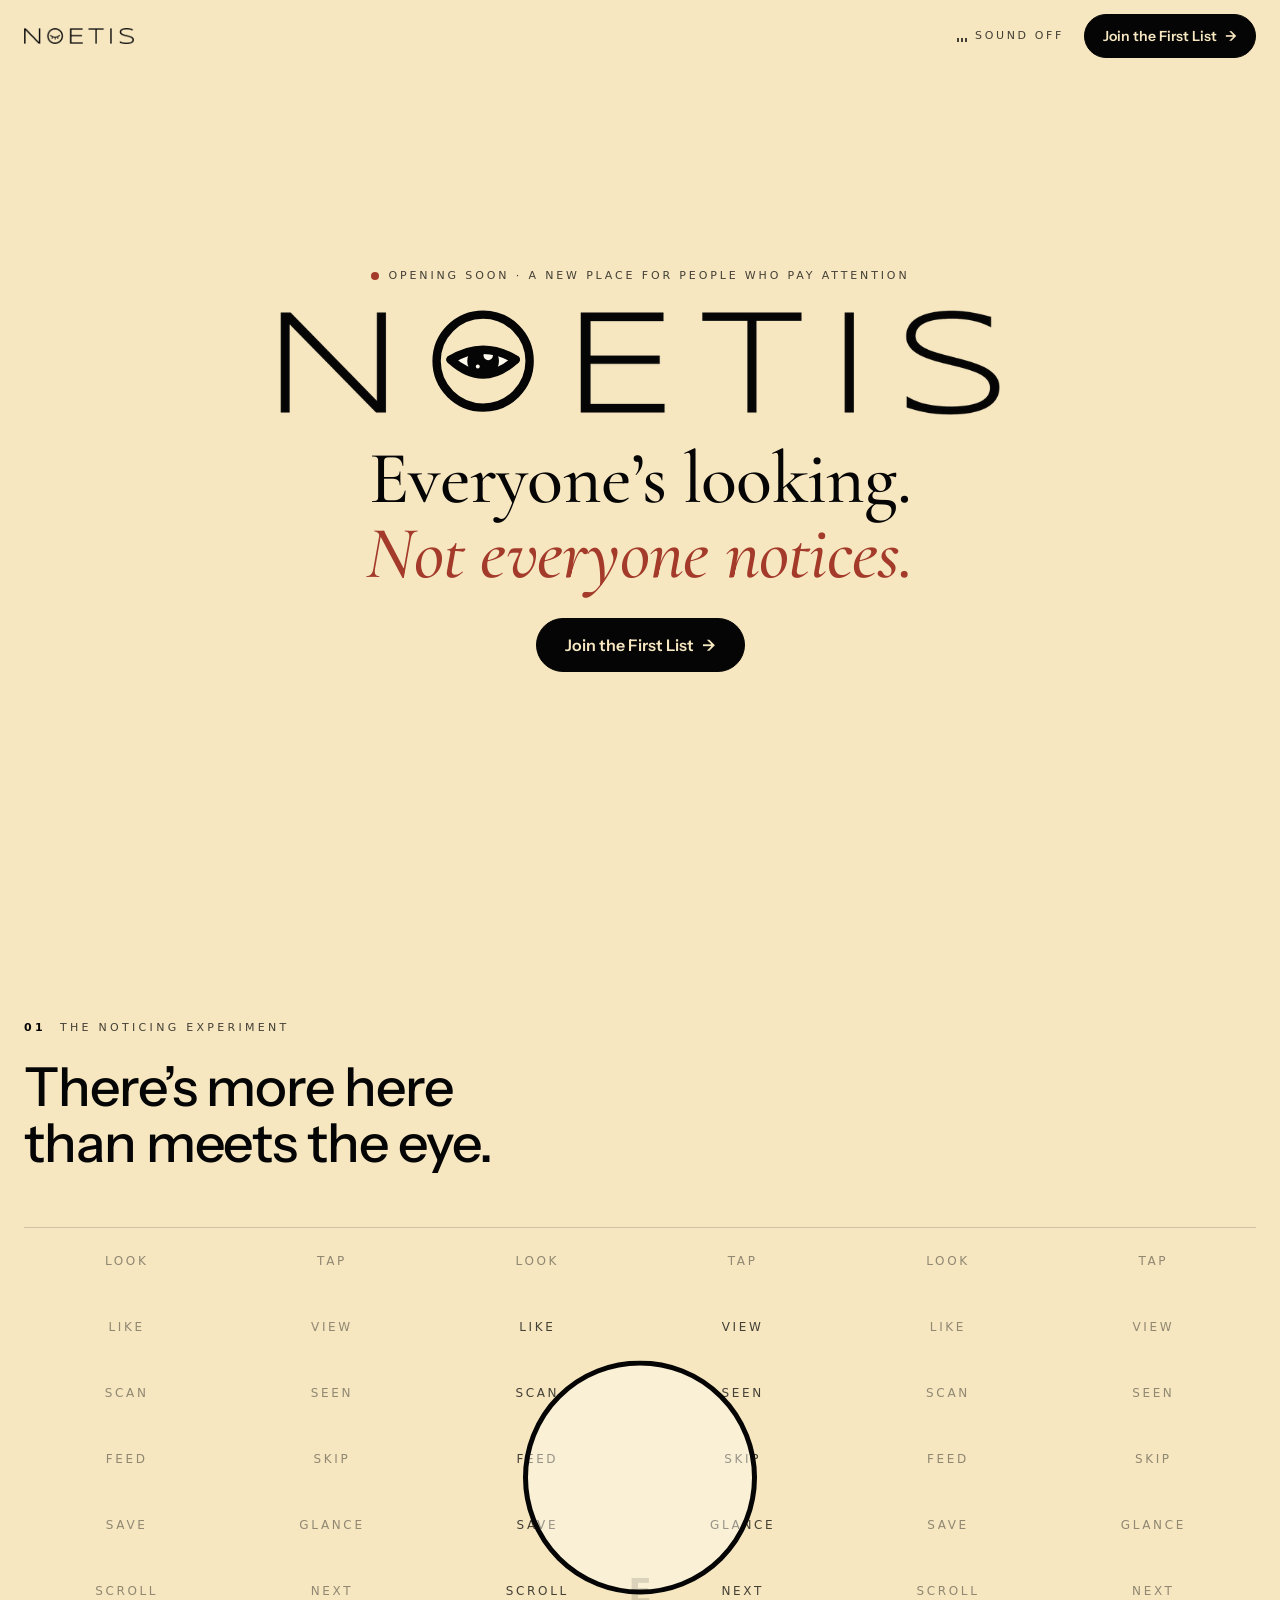
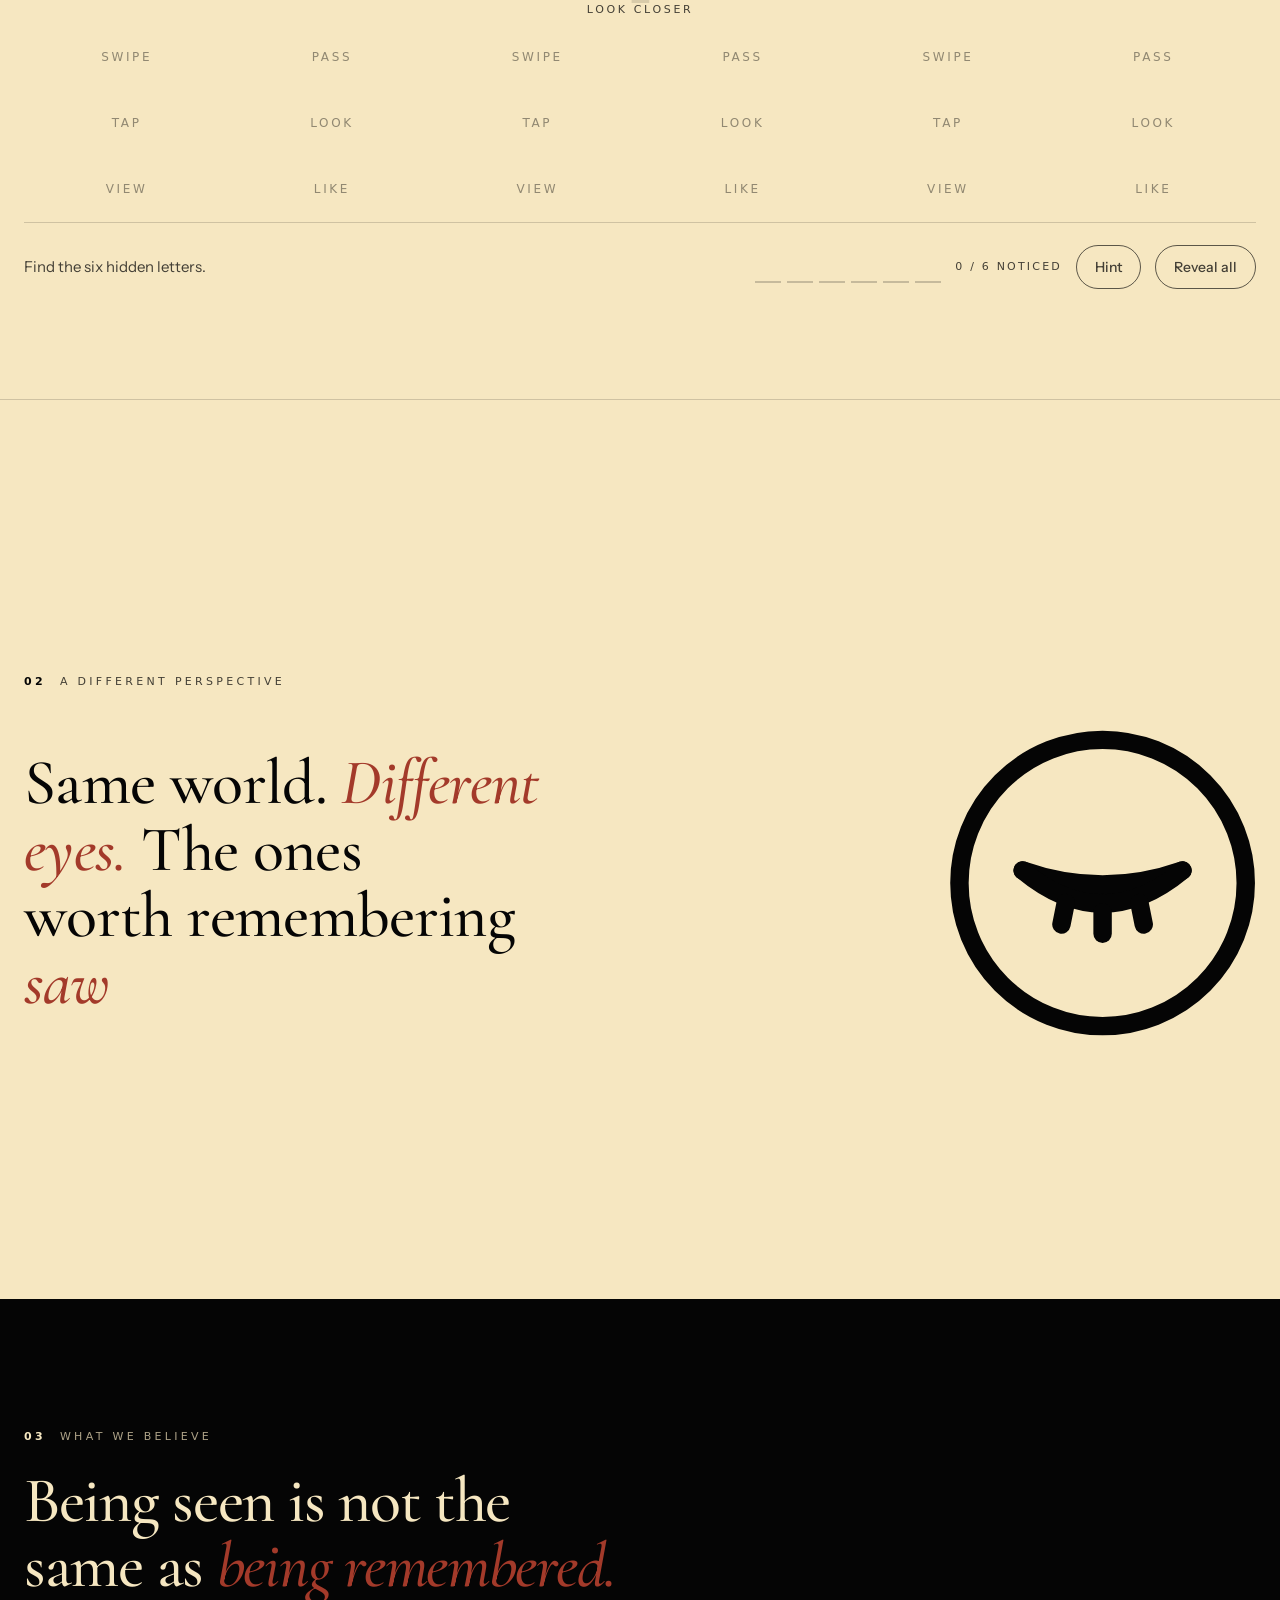
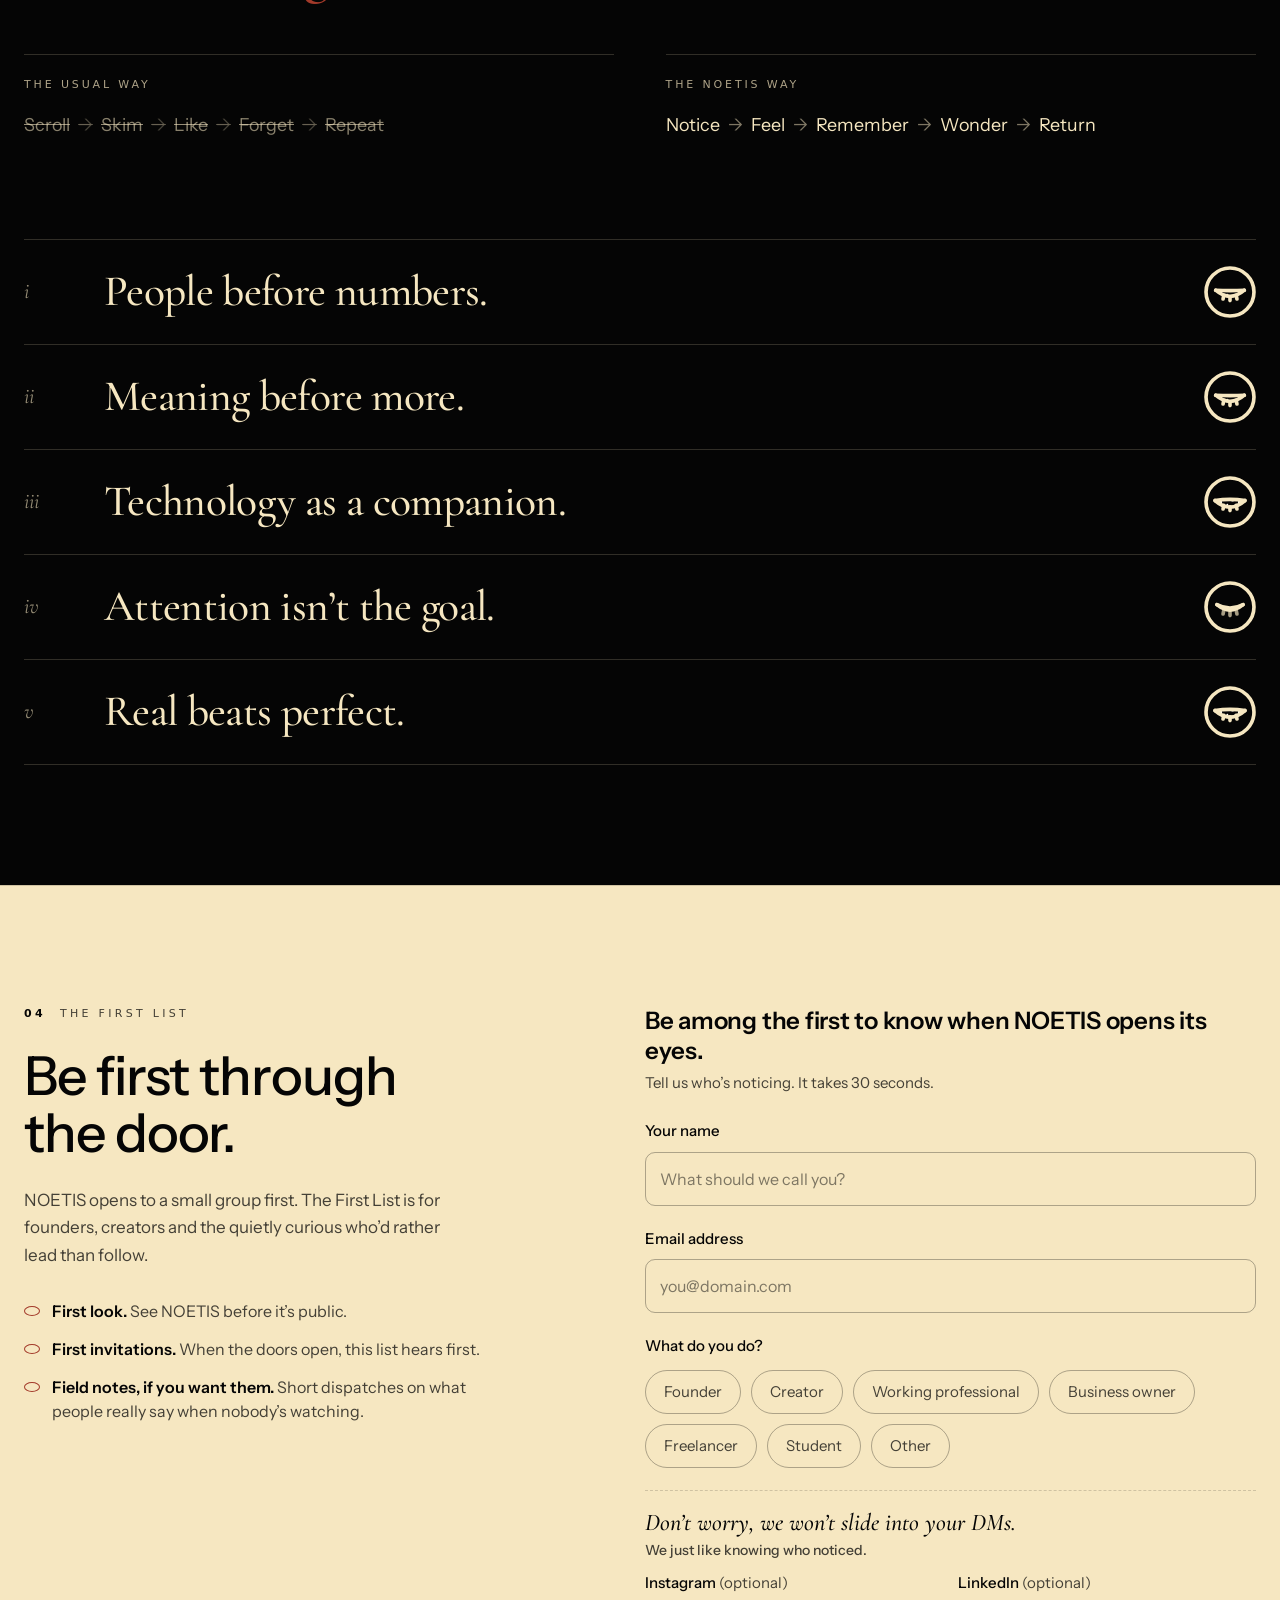
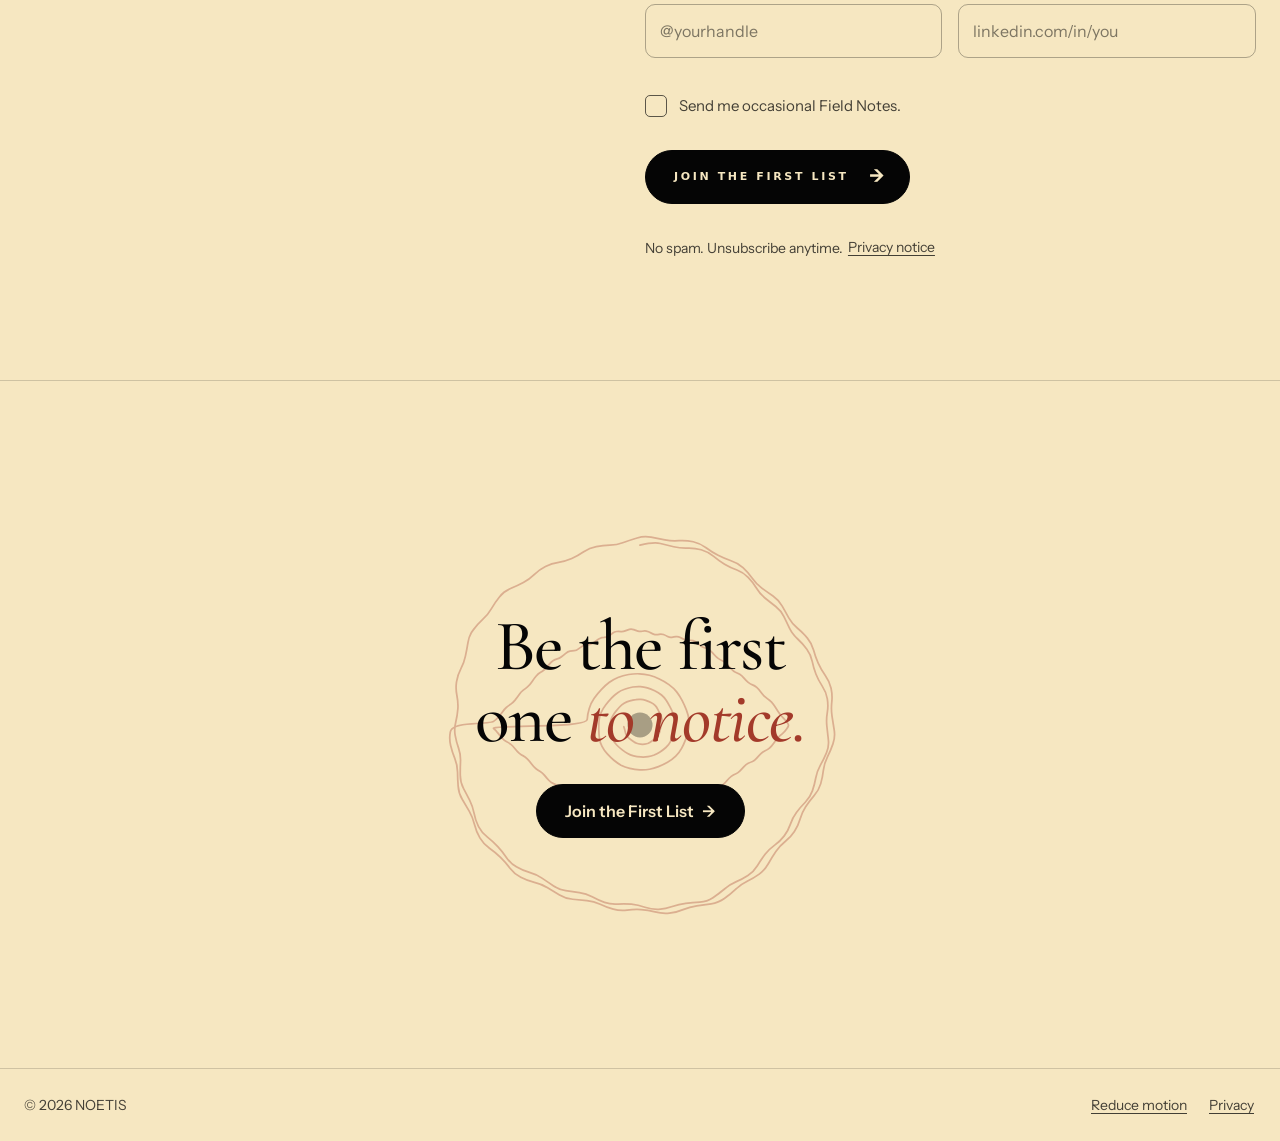
==== index.html @ c6927ace "NOETIS pre-launch site Static page with Supabase-backed First List sign-up.  Co-Authored-By: Claude " ====
<!doctype html>
<html lang="en">
<head>
<meta charset="utf-8">
<meta name="viewport" content="width=device-width, initial-scale=1, viewport-fit=cover">
<title>NOETIS · A new place for people who pay attention</title>
<meta name="claude:viewport-fit-sides" content="cover">
<meta name="theme-color" content="#f6e7c1">
<meta name="description" content="A new place for people who pay attention. Be among the first to know when NOETIS opens its eyes.">
<link rel="icon" href="data:image/svg+xml,%3Csvg xmlns='http://www.w3.org/2000/svg' viewBox='0 0 100 100'%3E%3Crect width='100' height='100' rx='22' fill='%23F6E7C1'/%3E%3Ccircle cx='50' cy='50' r='38' fill='none' stroke='%23050505' stroke-width='7'/%3E%3Cpath d='M20 50 Q50 18 80 50 Q50 82 20 50Z' fill='%23fffaee' stroke='%23050505' stroke-width='6'/%3E%3Ccircle cx='50' cy='50' r='12' fill='%23050505'/%3E%3C/svg%3E">
<meta property="og:type" content="website">
<meta property="og:site_name" content="NOETIS">
<meta property="og:title" content="NOETIS · Everyone’s looking. Not everyone notices.">
<meta property="og:description" content="A new place for people who pay attention. Be among the first to know when NOETIS opens its eyes.">
<meta property="og:image" content="og.png">
<meta property="og:image:width" content="1200">
<meta property="og:image:height" content="630">
<meta property="og:image:alt" content="A flat black cartoon eye on butter yellow.">
<meta name="twitter:card" content="summary_large_image">
<meta name="twitter:title" content="NOETIS · Everyone’s looking. Not everyone notices.">
<meta name="twitter:description" content="A new place for people who pay attention.">
<meta name="twitter:image" content="og.png">
<link rel="preconnect" href="https://fonts.googleapis.com">
<link rel="preconnect" href="https://fonts.gstatic.com" crossorigin>
<link rel="stylesheet" href="https://fonts.googleapis.com/css2?family=Instrument+Sans:wght@400;500;600&family=Cormorant+Garamond:ital,wght@0,500;1,500&family=JetBrains+Mono:wght@500&family=Syncopate:wght@400;700&display=swap">
<style>
/* NOETIS pre-launch. Flat butter #F6E7C1, near black #050505, brick #A33A2A used sparingly.
   No textures, glows, sparkles or tickers: quality comes from type, shape and timing. */
:root{
  --ink:#f6e7c1;
  --ink-2:#efdcae;
  --cream:#050505;
  --brick:#a33a2a;
  --cream-70:rgba(5,5,5,.74);
  --cream-45:rgba(5,5,5,.64);
  --cream-20:rgba(5,5,5,.2);
  --line:rgba(5,5,5,.16);
  --error:#a33a2a;
  --display:"Syncopate","Arial Black",system-ui,sans-serif;
  --mono:"JetBrains Mono",ui-monospace,Menlo,Consolas,monospace;
  --serif:"Cormorant Garamond",Garamond,"Times New Roman",serif;
  --body:"Instrument Sans","Helvetica Neue",Arial,system-ui,sans-serif;
  --gutter-l:max(24px,env(safe-area-inset-left,0px));
  --gutter-r:max(24px,env(safe-area-inset-right,0px));
  --head:72px;
  color-scheme:light;
}
*{box-sizing:border-box}
[hidden]{display:none!important}
html{background:var(--ink)}
body{margin:0;background:var(--ink);color:var(--cream);font-family:var(--body);font-size:16px;line-height:1.5;-webkit-font-smoothing:antialiased;overflow-x:hidden}
body::before{content:"";position:fixed;inset:0 0 auto;height:env(safe-area-inset-top,0px);z-index:60;background:var(--ink)}
::selection{background:var(--brick);color:var(--ink)}
a{color:inherit}
button{font:inherit;color:inherit}
:focus-visible{outline:2px solid var(--cream);outline-offset:3px}
.wrap{padding-left:var(--gutter-l);padding-right:var(--gutter-r);max-width:1280px;margin:0 auto}
.sr-only{position:absolute!important;width:1px;height:1px;padding:0;margin:-1px;overflow:hidden;clip:rect(0 0 0 0);white-space:nowrap;border:0}
.skip-link{position:fixed;left:16px;top:-80px;z-index:200;background:var(--cream);color:var(--ink);padding:12px 18px;border-radius:999px;font-weight:600;font-size:14px;text-decoration:none;transition:top .2s}
.skip-link:focus{top:12px}
.eyebrow{font-family:var(--display);font-size:11px;letter-spacing:.3em;text-transform:uppercase;color:var(--cream-70);display:flex;gap:14px;align-items:baseline}
.eyebrow b{font-weight:700;color:var(--cream)}
section{position:relative}
section[id]{scroll-margin-top:calc(var(--head) + 12px)}

/* ---------- Eye (flat cartoon, shared everywhere) ---------- */
.eye{display:block;color:var(--cream)}
.eye svg{display:block;width:100%;height:auto;overflow:visible}

/* ---------- Header ---------- */
header{position:fixed;top:env(safe-area-inset-top,0px);left:0;right:0;z-index:50;transition:background .4s,border-color .4s;border-bottom:1px solid transparent}
header.scrolled{background:rgba(246,231,193,.94);border-bottom-color:var(--line)}
header .wrap{display:flex;align-items:center;justify-content:space-between;gap:16px;padding-block:14px}
.brand{display:inline-flex;align-items:center;min-height:44px}
.brand img{height:16px;width:auto;display:block;transition:filter .5s}
.head-actions{display:flex;align-items:center;gap:14px}
#sound{background:none;border:0;cursor:pointer;font-family:var(--display);font-size:11px;letter-spacing:.24em;text-transform:uppercase;color:var(--cream-70);display:inline-flex;align-items:center;gap:8px;min-height:44px;min-width:44px;padding:0 6px;justify-content:center;transition:color .5s}
#sound:hover{color:var(--cream)}
#sound .bars{display:inline-flex;gap:2px;align-items:flex-end;height:12px}
#sound .bars i{width:2px;height:4px;background:currentColor;display:block;transition:height .3s}
#sound[aria-pressed="true"] .bars i:nth-child(1){height:8px}
#sound[aria-pressed="true"] .bars i:nth-child(2){height:12px}
#sound[aria-pressed="true"] .bars i:nth-child(3){height:6px}
.pill{display:inline-flex;align-items:center;justify-content:center;gap:8px;background:var(--cream);color:var(--ink);text-decoration:none;font-family:var(--body);font-weight:600;font-size:14px;min-height:44px;padding:0 18px;border-radius:999px;border:1px solid var(--cream);transition:background .25s,color .25s,border-color .25s;white-space:nowrap}
.pill:hover{background:transparent;color:var(--cream)}
.pill-lg{font-size:16px;min-height:54px;padding:0 28px}
.progress{position:absolute;left:0;bottom:-1px;height:2px;width:100%;background:var(--brick);transform-origin:left;transform:scaleX(0)}
header.on-red{background:transparent!important;border-bottom-color:transparent!important}
header.on-red .brand img{filter:invert(93%) sepia(12%) saturate(500%) hue-rotate(-12deg)}
header.on-red #sound{color:rgba(246,231,193,.9)}
header.on-red .pill{background:#f6e7c1;color:#050505;border-color:#f6e7c1}
header.on-red .progress{background:#f6e7c1}

/* ---------- Opening: noise gathers into an eye, the eye becomes NOETIS ---------- */
.dream{position:relative}
.dream-stage{position:relative;min-height:100svh;display:grid;place-items:center;overflow:hidden;padding-block:110px 70px;background:var(--dbg,transparent)}
.js .dream.run{height:330vh}
.js .dream.run .dream-stage{position:sticky;top:0;height:100svh;min-height:0;padding:0}
.drift{position:absolute;inset:0;display:none}
.dream-lines{position:absolute;inset:0;display:none;place-items:center;pointer-events:none}
.js .dream.run .drift{display:block}
.js .dream.run .dream-lines{display:grid}
.dw{position:absolute;left:0;top:0;white-space:nowrap;will-change:transform,opacity;color:var(--dfg,var(--cream));transform-origin:center;visibility:hidden}
.dw.s{font-family:var(--serif);font-style:italic;font-size:44px}
.dw.c{font-family:var(--display);font-size:20px;letter-spacing:.3em}
.dw.m{font-family:var(--mono);font-size:22px;letter-spacing:.02em}
.dl{grid-area:1/1;margin:0;max-width:18ch;padding-inline:20px;text-align:center;font-family:var(--serif);font-weight:500;font-size:clamp(36px,5.6vw,86px);line-height:1.04;letter-spacing:-.01em;opacity:0;text-wrap:balance;will-change:opacity,transform;color:var(--dfg,var(--cream))}
.dl em{font-style:italic}
.dream-hero{position:relative;display:grid;gap:26px;justify-items:center;text-align:center;padding-inline:max(16px,env(safe-area-inset-left,0px)) max(16px,env(safe-area-inset-right,0px));width:100%}
.hero-kicker{margin:0;display:inline-flex;align-items:center;justify-content:center;flex-wrap:wrap;gap:6px 10px;font-family:var(--display);font-size:11px;letter-spacing:.26em;text-transform:uppercase;color:var(--cream-70);max-width:min(92vw,720px);text-wrap:balance}
.live{width:8px;height:8px;border-radius:50%;background:var(--brick);flex:0 0 auto}
.hero-mark-wrap{position:relative;width:min(720px,88%)}
.hero-mark{width:100%;height:auto;display:block;transform-origin:28.24% 50%}
.hero-eye{position:absolute;left:21.14%;top:0;width:14.2%;transform-origin:50% 50%}
.hero-title{margin:0;font-family:var(--serif);font-weight:500;font-size:clamp(40px,5.8vw,84px);line-height:1.02;letter-spacing:-.01em;max-width:22ch;text-wrap:balance}
.hero-title em{font-style:italic;color:var(--brick)}
.hw{display:inline-block}
.js .dream.run .hw{opacity:0;transform:translateY(.25em);transition:opacity .7s cubic-bezier(.2,.7,.2,1),transform .7s cubic-bezier(.2,.7,.2,1)}
.js .dream.run .hero-cta{opacity:0;transform:translateY(10px);transition:opacity .7s ease,transform .7s ease}
.js .dream.run.climax .hw,.js .dream.run.climax .hero-cta{opacity:1;transform:none}
.js .dream.run .dream-hero{pointer-events:none}
.js .dream.run.climax .dream-hero{pointer-events:auto}
.dream-ui{display:none}
.js .dream.run .dream-ui{display:block}
.dream-hint{position:absolute;left:50%;bottom:calc(84px + env(safe-area-inset-bottom,0px));transform:translateX(-50%);margin:0;font-family:var(--display);font-size:11px;letter-spacing:.3em;text-transform:uppercase;color:var(--dfg,var(--cream-70));white-space:nowrap;transition:opacity .4s}
.dream-ctrl{position:absolute;bottom:calc(18px + env(safe-area-inset-bottom,0px));display:flex;align-items:center;transition:opacity .4s}
.dream-ctrl button{background:none;border:0;cursor:pointer;min-height:44px;padding:0 6px;font-family:var(--display);font-size:11px;letter-spacing:.24em;text-transform:uppercase;color:var(--dfg,var(--cream));opacity:.85}
.dream-ctrl button:hover{opacity:1;text-decoration:underline;text-underline-offset:4px}
.dream-ctrl.l{left:max(14px,env(safe-area-inset-left,0px))}
.dream-ctrl.r{right:max(14px,env(safe-area-inset-right,0px))}
.dream-meter{position:absolute;left:max(22px,env(safe-area-inset-left,0px));top:50%;width:2px;height:140px;margin-top:-70px;background:var(--dfg,var(--cream));opacity:.25;transition:opacity .5s}
.dream-meter i{position:absolute;inset:0;background:var(--dfg,var(--cream));transform-origin:top;transform:scaleY(0)}
.dream-meter.on{opacity:1}
.dream-meter.on::before{content:"";position:absolute;inset:0;background:var(--dfg,var(--cream));opacity:.25}
.dream-meter.on{background:transparent}

/* ---------- Eyelid transition ---------- */
.lids{position:fixed;inset:0;z-index:150;pointer-events:none;visibility:hidden}
.lids.go{visibility:visible}
.lids i{position:absolute;left:-12%;right:-12%;height:56%;background:#050505;transition:transform var(--ld,.22s) cubic-bezier(.65,0,.35,1)}
.lids .t{top:0;border-radius:0 0 50% 50%/0 0 26% 26%;transform:translateY(-104%)}
.lids .b{bottom:0;border-radius:50% 50% 0 0/26% 26% 0 0;transform:translateY(104%)}
.lids.shut .t,.lids.shut .b{transform:translateY(0)}

/* ---------- Generic short reveals (opacity + transform only) ---------- */
.js .rise{opacity:0;transform:translateY(16px);transition:opacity .6s cubic-bezier(.2,.7,.2,1),transform .6s cubic-bezier(.2,.7,.2,1)}
.js .rise.in{opacity:1;transform:none}

/* ---------- 01 Noticing experiment ---------- */
.chapter{padding-block:120px 110px}
.chapter-head{display:grid;gap:22px;margin-bottom:56px}
.h2{font-family:var(--body);font-weight:500;font-size:clamp(28px,4.2vw,54px);line-height:1.05;letter-spacing:-.02em;margin:0;text-wrap:balance;max-width:18ch}
.h2 em{font-style:italic;color:var(--brick)}
.field-wrap{position:relative;border-top:1px solid var(--line);border-bottom:1px solid var(--line);touch-action:pan-y;user-select:none;-webkit-user-select:none;overflow:hidden;cursor:crosshair}
.field-wrap.grab{touch-action:none;outline:2px solid var(--cream);outline-offset:-2px}
.field{display:grid;grid-template-columns:repeat(6,1fr);grid-auto-rows:clamp(48px,5.6vw,66px);align-items:center;justify-items:center;font-family:var(--display);font-size:clamp(11px,1vw,12px);letter-spacing:.22em;transition:opacity .8s}
.wd{display:grid;place-items:center}
.wd .s,.wd .d{grid-area:1/1;white-space:nowrap;transition:opacity .4s ease,transform .4s cubic-bezier(.3,1.5,.5,1),color .3s}
.wd .s{color:rgba(5,5,5,.42)}
.wd.near .s{color:var(--cream-70)}
.wd .d{opacity:0;transform:translateY(10px) scale(.8);font-weight:700;color:var(--cream);letter-spacing:.12em}
.wd.on .s{opacity:0;transform:translateY(-10px) scale(1.1)}
.wd.on .d{opacity:1;transform:none}
.lens-ring{position:absolute;left:0;top:0;width:var(--d,220px);height:var(--d,220px);margin:calc(var(--d,220px)/-2) 0 0 calc(var(--d,220px)/-2);border:5px solid var(--cream);border-radius:50%;pointer-events:none;background:rgba(255,250,238,.45);transition:opacity .5s,width .3s,height .3s,margin .3s;will-change:transform}
.lens-ring::before{content:"";position:absolute;inset:-5px;border-radius:50%;border:5px solid var(--brick);opacity:var(--heat,0);transition:opacity .25s}
.lens-ring::after{content:"Look closer";position:absolute;left:50%;top:calc(100% + 12px);transform:translateX(-50%);font-family:var(--display);font-size:11px;letter-spacing:.24em;text-transform:uppercase;white-space:nowrap;color:var(--cream-70)}
.lens-ring .lid{position:absolute;inset:-2px;border-radius:50%;background:var(--cream);transform:scaleY(0);transform-origin:top;transition:transform .12s ease-in}
.lens-ring.blink .lid{transform:scaleY(1)}
.field-wrap.all .lens-ring{opacity:0}
.field-wrap.all .field{opacity:.14}
.hidden-letter{position:absolute;transform:translate(-50%,-50%);font-family:var(--display);font-weight:700;font-size:clamp(22px,2.8vw,34px);color:var(--cream);opacity:0;pointer-events:none}
.hidden-letter.found{opacity:.12!important}
.field-wrap.all .hidden-letter{opacity:0!important}
.flyer{position:fixed;z-index:80;font-family:var(--display);font-weight:700;color:var(--brick);pointer-events:none;transform:translate(-50%,-50%)}
.lens-done{position:absolute;inset:0;display:grid;place-content:center;justify-items:center;gap:22px;text-align:center;pointer-events:none;opacity:0;transition:opacity .5s}
.field-wrap.all .lens-done{opacity:1}
.ld-word{display:flex;align-items:center;gap:clamp(10px,2.4vw,30px);font-family:var(--display);font-weight:400;font-size:clamp(34px,6.4vw,84px);line-height:1}
.ld-word>span{display:inline-block;opacity:0}
.ld-word>span.in{opacity:1}
.ld-o{width:1.05em;height:1.05em;position:relative}
.ld-o .eye{position:absolute;inset:0}
.ld-line{margin:0;font-family:var(--serif);font-style:italic;font-weight:500;font-size:clamp(24px,3vw,38px);color:var(--brick);opacity:0;transform:translateY(8px);transition:opacity .7s,transform .7s}
.ld-line.in{opacity:1;transform:none}
.field-foot{display:flex;justify-content:space-between;align-items:center;gap:14px 18px;flex-wrap:wrap;margin-top:22px;font-size:15px;color:var(--cream-70)}
.found-row{display:flex;gap:14px;align-items:center;flex-wrap:wrap}
.slots{display:flex;gap:6px;font-family:var(--display);font-weight:700;font-size:15px}
.slots span{width:26px;height:32px;display:grid;place-items:center;border-bottom:2px solid var(--cream-20);color:transparent;transition:color .3s,border-color .3s}
.slots span.on{color:var(--brick);border-color:var(--brick)}
.count{font-family:var(--display);font-size:11px;letter-spacing:.2em;text-transform:uppercase;color:var(--cream-70)}
.ghost{background:none;border:1px solid var(--cream-45);border-radius:999px;min-height:44px;padding:0 18px;cursor:pointer;font-weight:500;font-size:14px;transition:background .25s,color .25s,border-color .25s}
.ghost:hover{background:var(--cream);color:var(--ink);border-color:var(--cream)}

/* ---------- 02 Manifesto ---------- */
.persp{border-top:1px solid var(--line);padding-block:130px 140px;min-height:100svh;display:flex;align-items:center}
.persp .wrap{width:100%}
.persp-body{position:relative;display:grid;gap:34px;margin-top:60px}
.persp-eye{position:absolute;right:0;top:50%;transform:translateY(-50%);width:clamp(160px,24vw,320px)}
.manifesto{font-family:var(--serif);font-weight:500;font-size:clamp(38px,5vw,76px);line-height:1.04;letter-spacing:-.01em;margin:0;max-width:min(18ch,calc(100% - clamp(160px,24vw,320px) - 32px));text-wrap:balance}
.manifesto .it{font-style:italic;color:var(--brick)}
.js .manifesto.armed .w{opacity:0;transform:translateY(.2em);display:inline-block;transition:opacity .5s ease,transform .5s ease}
.js .manifesto.armed .w.on{opacity:1;transform:none}

/* ---------- 03 Beliefs (the one black chapter) ---------- */
.shift{background:#050505;color:#f6e7c1;padding-block:130px 120px;z-index:1}
.shift .eyebrow{color:rgba(246,231,193,.7)}
.shift .eyebrow b{color:#f6e7c1}
.h2.serif{font-family:var(--serif);font-weight:500;font-size:clamp(34px,5vw,70px);line-height:1.02;letter-spacing:-.02em;max-width:20ch}
.flows{display:grid;grid-template-columns:minmax(0,1fr) minmax(0,1fr);gap:clamp(24px,4vw,64px);margin-bottom:100px}
.flow{border-top:1px solid rgba(246,231,193,.18);padding-top:22px;min-width:0}
.flow-label{display:block;font-family:var(--display);font-size:11px;letter-spacing:.26em;text-transform:uppercase;color:rgba(246,231,193,.7);margin-bottom:18px}
.flow ol{list-style:none;margin:0;padding:0;display:flex;flex-wrap:wrap;gap:10px 8px;font-size:clamp(16px,1.4vw,19px)}
.flow li{display:inline-flex;align-items:center;gap:8px}
.flow li:not(:last-child)::after{content:"→";opacity:.5}
.flow.old li{color:rgba(246,231,193,.55);text-decoration:line-through;text-decoration-color:rgba(246,231,193,.6)}
.flow.new li{color:#f6e7c1}
.beliefs{list-style:none;margin:0;padding:0;border-top:1px solid rgba(246,231,193,.18)}
.beliefs li{display:grid;grid-template-columns:60px minmax(0,1fr) 64px;gap:20px;align-items:center;padding-block:26px;border-bottom:1px solid rgba(246,231,193,.18)}
.b-no{font-family:var(--serif);font-style:italic;font-size:22px;color:rgba(246,231,193,.6)}
.beliefs h3{margin:0;font-family:var(--serif);font-weight:500;font-size:clamp(28px,3.4vw,48px);line-height:1.04;letter-spacing:-.015em}
.b-eye{width:52px;justify-self:end;color:#f6e7c1;cursor:pointer}

/* ---------- 04 First List ---------- */
.list{border-top:1px solid var(--line)}
.list-grid{display:grid;grid-template-columns:minmax(0,1fr) minmax(0,1.15fr);gap:clamp(40px,7vw,120px);align-items:start}
.list-left{display:grid;gap:26px;position:sticky;top:110px}
.list-left .h2{max-width:12ch}
.list-left p{margin:0;font-size:17px;line-height:1.6;color:var(--cream-70);max-width:38ch}
.perks{list-style:none;margin:4px 0 0;padding:0;display:grid;gap:14px;max-width:42ch}
.perks li{position:relative;padding-left:28px;color:var(--cream-70);line-height:1.5}
.perks li::before{content:"";position:absolute;left:0;top:.45em;width:14px;height:8px;border:1.5px solid var(--brick);border-radius:50%}
.perks b{color:var(--cream);font-weight:600}
.panel{min-width:0}
.panel-head{margin:0 0 6px;font-family:var(--body);font-weight:600;font-size:clamp(20px,2vw,24px);line-height:1.25;letter-spacing:-.01em}
.panel-sub{margin:0 0 26px;color:var(--cream-70);font-size:15px}
.step-label{font-family:var(--display);font-size:11px;letter-spacing:.24em;text-transform:uppercase;color:var(--cream-70);margin-bottom:14px;display:block}
form{display:grid;gap:22px}
.f{display:grid;gap:9px}
.f>label,.f legend{font-size:15px;font-weight:500;color:var(--cream)}
.f legend{padding:0;margin-bottom:12px}
.socials{display:grid;gap:14px;padding:18px 0 4px;border-top:1px dashed var(--line)}
.social-note{margin:0;font-family:var(--serif);font-style:italic;font-weight:500;font-size:clamp(20px,2vw,24px);line-height:1.2;color:var(--cream)}
.social-note span{display:block;font-family:var(--body);font-style:normal;font-size:14px;color:var(--cream-70);margin-top:4px}
fieldset[aria-invalid="true"] .chip span{border-color:var(--error)}
.f-pair{display:grid;grid-template-columns:1fr 1fr;gap:16px}
@media (max-width:560px){.f-pair{grid-template-columns:1fr;gap:22px}}
.opt{color:var(--cream-70);font-weight:400}
fieldset{border:0;padding:0;margin:0;min-width:0}
input[type=text],input[type=email],input[type=url],textarea{width:100%;background:transparent;border:1px solid rgba(5,5,5,.3);border-radius:10px;padding:14px;min-height:50px;color:var(--cream);font:inherit;font-size:16px;transition:border-color .2s,background .2s}
textarea{resize:vertical;min-height:96px}
input::placeholder,textarea::placeholder{color:rgba(5,5,5,.5)}
input[type=text]:focus,input[type=email]:focus,input[type=url]:focus,textarea:focus{outline:none;border-color:var(--cream);box-shadow:0 0 0 2px var(--cream);background:rgba(255,255,255,.25)}
[aria-invalid="true"]{border-color:var(--error)!important}
.err{font-size:14px;color:var(--error)}
.err:empty{display:none}
.chips{display:flex;flex-wrap:wrap;gap:10px}
.chip{position:relative}
.chip input{position:absolute;opacity:0;width:1px;height:1px}
.chip span{display:inline-flex;align-items:center;min-height:44px;padding:0 18px;border:1px solid rgba(5,5,5,.3);border-radius:999px;font-size:15px;cursor:pointer;transition:background .2s,color .2s,border-color .2s;color:var(--cream-70)}
.chip span:hover{border-color:var(--cream);color:var(--cream)}
.chip input:checked+span{background:var(--cream);color:var(--ink);border-color:var(--cream)}
.chip input:focus-visible+span{outline:2px solid var(--cream);outline-offset:3px}
.check{display:flex;gap:12px;align-items:center;font-size:15px;color:var(--cream-70);cursor:pointer;line-height:1.45;min-height:44px}
.check input{appearance:none;-webkit-appearance:none;flex:0 0 22px;width:22px;height:22px;border:1.5px solid var(--cream-45);border-radius:5px;margin:0;display:grid;place-items:center;cursor:pointer;background:transparent}
.check input:checked{background:var(--cream);border-color:var(--cream)}
.check input:checked::after{content:"";width:10px;height:5px;border-left:2px solid var(--ink);border-bottom:2px solid var(--ink);transform:translateY(-1px) rotate(-45deg)}
.check input:focus-visible{outline:2px solid var(--cream);outline-offset:3px}
.submit{justify-self:start;display:inline-flex;align-items:center;gap:20px;background:var(--cream);color:var(--ink);border:1px solid var(--cream);border-radius:999px;min-height:54px;padding:0 24px 0 28px;cursor:pointer;font-family:var(--display);font-weight:700;font-size:11px;letter-spacing:.24em;text-transform:uppercase;transition:background .25s,color .25s}
.submit .arr{font-family:var(--body);font-size:18px;letter-spacing:0;transition:transform .25s}
.submit:hover{background:transparent;color:var(--cream)}
.submit:hover .arr{transform:translateX(4px)}
.submit[disabled]{opacity:.6;cursor:progress}
.form-status{font-size:15px;line-height:1.5;padding:14px 16px;border-radius:10px;border:1px solid var(--line)}
.form-status:empty{display:none}
.form-status.bad{border-color:var(--error);color:var(--error)}
.form-status.info{border-color:var(--cream);color:var(--cream)}
.fine{font-size:14px;color:var(--cream-70);margin:0;line-height:1.5}
.linkbtn{background:none;border:0;padding:10px 2px;min-height:44px;color:var(--cream-70);text-decoration:underline;text-underline-offset:3px;cursor:pointer;font-size:inherit}
.linkbtn:hover{color:var(--cream)}
.row2{display:flex;gap:18px;align-items:center;flex-wrap:wrap}
.done-card,.pending-card{display:grid;gap:18px}
.done-card h3,.pending-card h3{font-family:var(--display);font-weight:700;font-size:clamp(20px,2.6vw,28px);line-height:1.15;margin:0;text-transform:uppercase}
.done-card p,.pending-card p{margin:0;color:var(--cream-70);max-width:44ch}
.pending-card .eye{width:72px}

/* Collectible ticket: butter, black, one brick stamp */
.ticket{position:relative;max-width:520px;aspect-ratio:1.62;background:var(--ink);color:var(--cream);border:2px solid var(--cream);border-radius:18px;padding:clamp(18px,3vw,26px);display:grid;grid-template-rows:auto 1fr auto;overflow:visible}
.ticket.enter{animation:ticketIn .65s cubic-bezier(.2,.8,.2,1) both}
@keyframes ticketIn{from{transform:translateY(24px) scale(.96);opacity:0}}
.t-notch{position:absolute;top:62%;width:28px;height:28px;margin-top:-14px;border-radius:50%;background:var(--ink);border:2px solid var(--cream)}
.t-notch.l{left:-15px;clip-path:inset(0 0 0 50%)}
.t-notch.r{right:-15px;clip-path:inset(0 50% 0 0)}
.t-tear{position:absolute;left:24px;right:24px;top:62%;border-top:2px dashed rgba(5,5,5,.35)}
.t-row{display:flex;justify-content:space-between;align-items:baseline;gap:12px;font-family:var(--display);font-size:11px;letter-spacing:.22em;text-transform:uppercase;color:var(--cream-70)}
.t-row b{color:var(--cream);font-weight:700}
.t-mid{display:flex;align-items:center;gap:18px;align-self:center;padding-bottom:14%}
.t-mid .eye{width:clamp(48px,9vw,70px);flex:0 0 auto}
.t-title{font-family:var(--serif);font-style:italic;font-weight:500;font-size:clamp(28px,4vw,42px);line-height:1}
.t-name{font-family:var(--serif);font-weight:500;font-size:clamp(18px,2.2vw,22px);color:var(--cream-70);margin-top:4px}
.t-ref{font-family:var(--mono);font-size:13px;letter-spacing:.06em;text-transform:none;color:var(--cream)}
.t-stamp{position:absolute;right:20px;top:30%;border:2.5px solid var(--brick);color:var(--brick);border-radius:6px;padding:6px 10px;font-family:var(--display);font-weight:700;font-size:11px;letter-spacing:.22em;transform:rotate(-11deg);opacity:0}
.ticket.enter .t-stamp{animation:stamp .42s .75s cubic-bezier(.3,1.4,.5,1) forwards}
.ticket.static .t-stamp{opacity:1}
@keyframes stamp{0%{opacity:0;transform:rotate(-11deg) scale(2.2)}70%{opacity:1;transform:rotate(-11deg) scale(.96)}100%{opacity:1;transform:rotate(-11deg) scale(1)}}
.t-actions{display:flex;gap:10px;flex-wrap:wrap}
.share{display:grid;gap:10px;margin-top:4px}
.share-label{font-size:15px;color:var(--cream-70)}
.share-row{display:flex;gap:10px;flex-wrap:wrap}
.share-row input{flex:1 1 220px;min-width:0;background:transparent;border:1px solid rgba(5,5,5,.3);border-radius:999px;padding:10px 16px;min-height:44px;color:var(--cream);font:inherit;font-size:15px}

/* ---------- Final ---------- */
.again{text-align:center;border-top:1px solid var(--line);padding-block:clamp(150px,22vw,230px);overflow:hidden}
.again-inner{position:relative;z-index:1;display:grid;gap:30px;justify-items:center}
.again-title{margin:0;font-family:var(--serif);font-weight:500;font-size:clamp(36px,5.6vw,80px);line-height:1;letter-spacing:-.02em;max-width:14ch;text-wrap:balance}
.again-title em{font-style:italic;color:var(--brick)}
.ink{position:absolute;left:50%;top:50%;width:min(860px,150vw);transform:translate(-50%,-50%);pointer-events:none;opacity:.32}
.ink path{fill:none;stroke:var(--brick);stroke-linecap:round;stroke-linejoin:round}
.ink circle{fill:#050505;transform-box:fill-box;transform-origin:center;transform:scale(0);transition:transform .5s cubic-bezier(.3,1.6,.5,1)}
.ink.done circle{transform:scale(1)}

footer{border-top:1px solid var(--line)}
footer .wrap{display:flex;justify-content:space-between;align-items:center;flex-wrap:wrap;gap:8px 16px;padding-block:14px calc(14px + env(safe-area-inset-bottom,0px));font-size:14px;color:var(--cream-70)}
.foot-actions{display:flex;gap:18px;align-items:center}

dialog{background:var(--ink-2);color:var(--cream);border:1px solid var(--line);border-radius:16px;max-width:min(560px,calc(100vw - 32px));padding:32px;line-height:1.6}
dialog::backdrop{background:rgba(5,5,5,.5)}
dialog h3{font-family:var(--display);font-size:13px;letter-spacing:.22em;margin:0 0 18px;text-transform:uppercase}
dialog p,dialog li{font-size:15px;color:var(--cream-70)}
dialog ul{padding-left:18px}

@media (max-width:820px){
  :root{--head:64px}
  .js .dream.run{height:250vh}
  .dw.s{font-size:28px}.dw.c{font-size:12px}.dw.m{font-size:14px}
  .flows{grid-template-columns:minmax(0,1fr);margin-bottom:64px}
  .beliefs li{grid-template-columns:36px minmax(0,1fr) 46px;gap:12px}
  .b-eye{width:42px}
  .shift{padding-block:90px}
  .list-grid{grid-template-columns:minmax(0,1fr)}
  .list-left{position:static;order:2}
  .panel{order:1}
  .persp-eye{position:static;transform:none;width:96px}
  .manifesto{max-width:18ch}
  .persp{padding-block:100px}
  #sound .label{display:none}
  .dream-meter{display:none}
}
@media (max-width:560px){
  :root{--gutter-l:max(16px,env(safe-area-inset-left,0px));--gutter-r:max(16px,env(safe-area-inset-right,0px))}
  header .wrap{padding-block:10px}
  .head-actions{gap:6px}
  .pill{font-size:13px;padding:0 14px}
  .pill-lg{font-size:15px}
  .brand img{height:12px}
  .field{grid-template-columns:repeat(3,1fr);grid-auto-rows:48px}
  .field .c-hide{display:none}
  .chapter{padding-block:90px 80px}
  .hero-kicker{letter-spacing:.16em}
  .dream-ctrl button{letter-spacing:.14em}
  .dream-ctrl.r{bottom:calc(58px + env(safe-area-inset-bottom,0px))}
  .dream-hint{bottom:calc(112px + env(safe-area-inset-bottom,0px))}
}
@media (max-height:500px) and (orientation:landscape){
  .dream-hero{gap:8px;padding-top:56px}
  .hero-mark-wrap{width:min(340px,45%)}
  .hero-title{font-size:clamp(24px,3.6vw,34px)}
  .pill-lg{min-height:46px}
  .dream-hint{display:none}
}
/* Reduced motion (system setting or the on-page toggle): final states, no movement */
.calm .rise{opacity:1!important;transform:none!important}
.calm *,.calm *::before,.calm *::after{animation:none!important;transition-duration:.001s!important}
.calm .t-stamp{opacity:1}
</style>
</head>
<body>
<a class="skip-link" href="#experiment" id="skipLink">Skip to content</a>
<header id="top">
  <span class="progress" id="progress" aria-hidden="true"></span>
  <div class="wrap">
    <a class="brand" href="#hero" aria-label="NOETIS, back to top"><img src="[data-uri]" alt="NOETIS" width="1000" height="145"></a>
    <div class="head-actions">
      <button id="sound" type="button" aria-pressed="false" aria-label="Sound"><span class="bars" aria-hidden="true"><i></i><i></i><i></i></span><span class="label">Sound off</span></button>
      <a class="pill js-join" href="#first-list">Join the First List <span aria-hidden="true">→</span></a>
    </div>
  </div>
</header>

<main id="main">
  <section class="dream" id="hero" aria-labelledby="heroTitle">
    <div class="dream-stage" id="dreamStage">
      <div class="drift" id="drift" aria-hidden="true"></div>
      <div class="dream-lines" aria-hidden="true">
        <p class="dl" data-a="-.1" data-b=".15">You’ve seen a thousand things today.</p>
        <p class="dl" data-a=".12" data-b=".27">You’ll remember <em>almost none</em> of them.</p>
        <p class="dl" data-a=".25" data-b=".37">Somewhere in the noise, something is <em>waiting to be noticed.</em></p>
      </div>
      <div class="dream-hero" id="dreamHero">
        <p class="hero-kicker" id="heroKicker" data-in=".64"><span class="live" aria-hidden="true"></span><span id="kickerText">Opening soon · A new place for people who pay attention</span></p>
        <div class="hero-mark-wrap" id="markWrap">
          <img class="hero-mark" id="markImg" src="[data-uri]" alt="NOETIS" width="1000" height="145">
          <div class="hero-eye eye" id="heroEye" aria-hidden="true"></div>
        </div>
        <h1 class="hero-title" id="heroTitle"><span class="hw">Everyone’s</span> <span class="hw">looking.</span> <em><span class="hw">Not</span> <span class="hw">everyone</span> <span class="hw">notices.</span></em></h1>
        <div class="hero-cta"><a class="pill pill-lg js-join" href="#first-list">Join the First List <span aria-hidden="true">→</span></a></div>
      </div>
      <div class="dream-ui">
        <p class="dream-hint" id="dreamHint" aria-hidden="true">Keep scrolling. Slowly.</p>
        <div class="dream-meter" id="meterWrap" role="progressbar" aria-label="Opening progress" aria-valuemin="0" aria-valuemax="100" aria-valuenow="0"><i id="dreamMeter"></i></div>
        <div class="dream-ctrl l"><button type="button" id="soundInvite">Turn sound on for the opening</button></div>
        <div class="dream-ctrl r"><button type="button" id="dreamSkip">Skip to the eye ↓</button></div>
      </div>
    </div>
  </section>

  <section class="chapter" id="experiment" aria-labelledby="expTitle" tabindex="-1">
    <div class="wrap">
      <div class="chapter-head rise">
        <div class="eyebrow"><b>01</b><span>The Noticing Experiment</span></div>
        <h2 class="h2" id="expTitle">There’s more here than meets the eye.</h2>
      </div>
      <div class="field-wrap rise" id="fieldWrap" tabindex="0" role="application" aria-roledescription="game" aria-label="The noticing experiment. Six letters are hidden among the words. Use the arrow keys to move the lens. The lens ring turns red as you get closer to a letter." aria-describedby="lensHelp">
        <div class="field" id="field" aria-hidden="true"></div>
        <div class="lens-ring" id="ring" aria-hidden="true"><span class="lid"></span></div>
        <div class="lens-done" id="lensDone" aria-hidden="true">
          <div class="ld-word" id="ldWord"><span>N</span><span class="ld-o"><span class="eye" id="ldEye"></span></span><span>E</span><span>T</span><span>I</span><span>S</span></div>
          <p class="ld-line" id="ldLine">You were paying attention.</p>
        </div>
      </div>
      <div class="field-foot">
        <span id="lensHelp">Find the six hidden letters. <span id="touchHelp" hidden>Tap to move the lens, then drag it.</span></span>
        <div class="found-row">
          <div class="slots" id="slots" aria-hidden="true"></div>
          <span class="count" id="count">0 / 6 noticed</span>
          <button class="ghost" id="hintBtn" type="button">Hint</button>
          <button class="ghost" id="showMe" type="button">Reveal all</button>
        </div>
      </div>
      <p class="sr-only" id="lensLive" aria-live="polite"></p>
    </div>
  </section>

  <section class="persp" id="perspective" aria-label="A different perspective">
    <div class="wrap">
      <div class="eyebrow"><b>02</b><span>A Different Perspective</span></div>
      <div class="persp-body">
        <div class="eye persp-eye" id="perspEye" aria-hidden="true"></div>
        <p class="manifesto" id="manifesto">Same world. <span class="it">Different eyes.</span> The ones worth remembering <span class="it">saw something first.</span></p>
      </div>
    </div>
  </section>

  <section class="shift" id="believe" aria-labelledby="believeTitle">
    <div class="wrap">
      <div class="chapter-head rise">
        <div class="eyebrow"><b>03</b><span>What we believe</span></div>
        <h2 class="h2 serif" id="believeTitle">Being seen is not the same as <em>being remembered.</em></h2>
      </div>
      <div class="flows">
        <div class="flow old rise">
          <span class="flow-label">The usual way</span>
          <ol><li>Scroll</li><li>Skim</li><li>Like</li><li>Forget</li><li>Repeat</li></ol>
        </div>
        <div class="flow new rise">
          <span class="flow-label">The NOETIS way</span>
          <ol><li>Notice</li><li>Feel</li><li>Remember</li><li>Wonder</li><li>Return</li></ol>
        </div>
      </div>
      <ul class="beliefs">
        <li class="rise" data-g="focus"><span class="b-no" aria-hidden="true">i</span><h3>People before numbers.</h3><span class="b-eye eye" aria-hidden="true"></span></li>
        <li class="rise" data-g="slow"><span class="b-no" aria-hidden="true">ii</span><h3>Meaning before more.</h3><span class="b-eye eye" aria-hidden="true"></span></li>
        <li class="rise" data-g="glance"><span class="b-no" aria-hidden="true">iii</span><h3>Technology as a companion.</h3><span class="b-eye eye" aria-hidden="true"></span></li>
        <li class="rise" data-g="rest"><span class="b-no" aria-hidden="true">iv</span><h3>Attention isn’t the goal.</h3><span class="b-eye eye" aria-hidden="true"></span></li>
        <li class="rise" data-g="double"><span class="b-no" aria-hidden="true">v</span><h3>Real beats perfect.</h3><span class="b-eye eye" aria-hidden="true"></span></li>
      </ul>
    </div>
  </section>

  <section class="chapter list" id="first-list" aria-labelledby="listTitle">
    <div class="wrap list-grid">
      <div class="list-left rise">
        <div class="eyebrow"><b>04</b><span>The First List</span></div>
        <h2 class="h2" id="listTitle">Be first through the door.</h2>
        <p>NOETIS opens to a small group first. The First List is for founders, creators and the quietly curious who’d rather lead than follow.</p>
        <ul class="perks">
          <li><b>First look.</b> See NOETIS before it’s public.</li>
          <li><b>First invitations.</b> When the doors open, this list hears first.</li>
          <li><b>Field notes, if you want them.</b> Short dispatches on what people really say when nobody’s watching.</li>
        </ul>
      </div>

      <div class="panel" id="panel">
        <div id="step1">
          <h3 class="panel-head" id="step1Title" tabindex="-1">Be among the first to know when NOETIS opens its eyes.</h3>
          <p class="panel-sub">Tell us who’s noticing. It takes 30 seconds.</p>
          <form id="form1" novalidate aria-labelledby="step1Title">
            <div class="f">
              <label for="fname">Your name</label>
              <input type="text" id="fname" name="fname" placeholder="What should we call you?" autocomplete="name" maxlength="80" required aria-describedby="err-name">
              <span class="err" id="err-name"></span>
            </div>
            <div class="f">
              <label for="email">Email address</label>
              <input type="email" id="email" name="email" placeholder="you@domain.com" autocomplete="email" inputmode="email" required aria-describedby="err-email">
              <span class="err" id="err-email"></span>
            </div>
            <fieldset class="f" id="roleSet" aria-describedby="err-role">
              <legend>What do you do?</legend>
              <div class="chips">
                <label class="chip"><input type="radio" name="role" value="Founder"><span>Founder</span></label>
                <label class="chip"><input type="radio" name="role" value="Creator"><span>Creator</span></label>
                <label class="chip"><input type="radio" name="role" value="Working professional"><span>Working professional</span></label>
                <label class="chip"><input type="radio" name="role" value="Business owner"><span>Business owner</span></label>
                <label class="chip"><input type="radio" name="role" value="Freelancer"><span>Freelancer</span></label>
                <label class="chip"><input type="radio" name="role" value="Student"><span>Student</span></label>
                <label class="chip"><input type="radio" name="role" value="Other"><span>Other</span></label>
              </div>
              <span class="err" id="err-role"></span>
            </fieldset>
            <div class="socials">
              <p class="social-note" id="socialNote">Don’t worry, we won’t slide into your DMs. <span>We just like knowing who noticed.</span></p>
              <div class="f-pair">
                <div class="f">
                  <label for="insta">Instagram <span class="opt">(optional)</span></label>
                  <input type="text" id="insta" name="instagram" placeholder="@yourhandle" autocomplete="off" autocapitalize="off" spellcheck="false" maxlength="60" aria-describedby="socialNote">
                </div>
                <div class="f">
                  <label for="linkedin">LinkedIn <span class="opt">(optional)</span></label>
                  <input type="url" id="linkedin" name="linkedin" placeholder="linkedin.com/in/you" autocomplete="url" autocapitalize="off" spellcheck="false" maxlength="200" inputmode="url" aria-describedby="socialNote">
                </div>
              </div>
            </div>
            <label class="check"><input type="checkbox" id="news" name="news"><span>Send me occasional Field Notes.</span></label>
            <div class="form-status" id="status1" role="status" aria-live="polite"></div>
            <button class="submit" type="submit" id="submit1"><span class="lbl">Join the First List</span> <span class="arr" aria-hidden="true">→</span></button>
            <p class="fine">No spam. Unsubscribe anytime. <button type="button" class="linkbtn" data-privacy>Privacy notice</button></p>
            <noscript><p class="fine">Sign-up needs JavaScript turned on.</p></noscript>
          </form>
        </div>

        <div id="step2" hidden>
          <span class="step-label">Step 2 of 2 · Optional</span>
          <h3 class="panel-head" id="step2Title" tabindex="-1">You’re in. Two more, if you like.</h3>
          <p class="panel-sub">It helps us shape the first invitations. Skip it and nothing changes.</p>
          <form id="form2" novalidate aria-labelledby="step2Title">
            <div class="f">
              <label for="city">Where are you based? <span class="opt">(optional)</span></label>
              <input type="text" id="city" name="city" placeholder="City, country" autocomplete="address-level2" maxlength="80">
            </div>
            <div class="f">
              <label for="hope">What’s something you noticed this week that nobody else did? <span class="opt">(optional)</span></label>
              <textarea id="hope" name="hope" placeholder="A sentence is plenty." maxlength="500"></textarea>
            </div>
            <div class="form-status" id="status2" role="status" aria-live="polite"></div>
            <div class="row2">
              <button class="submit" type="submit" id="submit2"><span class="lbl">Finish</span> <span class="arr" aria-hidden="true">→</span></button>
              <button class="linkbtn" type="button" id="skip2">Skip this step</button>
            </div>
          </form>
        </div>

        <div id="pending" class="pending-card" hidden>
          <div class="eye" id="pendEye" aria-hidden="true"></div>
          <h3 id="pendTitle" tabindex="-1">Check your inbox.</h3>
          <p>We sent a link to <strong id="pendEmail">your email</strong>. Open it to confirm your place on the First List.</p>
        </div>

        <div id="done" class="done-card" hidden>
          <h3 id="doneTitle" tabindex="-1">You’re on the First List.</h3>
          <div class="ticket" id="ticket" role="img" aria-labelledby="ticketLabel">
            <span class="t-notch l" aria-hidden="true"></span><span class="t-notch r" aria-hidden="true"></span><span class="t-tear" aria-hidden="true"></span>
            <div class="t-row"><span><b>NOETIS</b> · The First List</span><span>Admit one</span></div>
            <div class="t-mid"><div class="eye" id="doneEye" aria-hidden="true"></div><div><div class="t-title">You noticed.</div><div class="t-name" id="tName"></div></div></div>
            <div class="t-row"><span>Issued <b id="tDate"></b></span><span class="t-ref" id="tRef"></span></div>
            <span class="t-stamp" aria-hidden="true">Admitted</span>
          </div>
          <p class="sr-only" id="ticketLabel"></p>
          <label class="check" id="nameOptRow" hidden><input type="checkbox" id="nameOnImage"><span>Show my name on the saved image</span></label>
          <div class="t-actions"><button type="button" class="ghost" id="saveTicket">Save as image</button><button type="button" class="ghost" id="shareTicket" hidden>Share</button></div>
          <p class="form-status" id="saveStatus" role="status" aria-live="polite"></p>
          <p>We’ll write to you first.</p>
          <div class="share">
            <span class="share-label">Bring someone who notices.</span>
            <div class="share-row">
              <input type="text" id="shareLink" readonly aria-label="Link to this page">
              <button type="button" class="ghost" id="copyLink">Copy link</button>
            </div>
          </div>
        </div>
      </div>
    </div>
  </section>

  <section class="again" aria-label="Join">
    <svg class="ink" id="ink" viewBox="0 0 1100 600" aria-hidden="true"><path stroke-width="2.2"/><circle cx="550" cy="300" r="16"/></svg>
    <div class="wrap again-inner rise">
      <p class="again-title">Be the first one <em>to notice.</em></p>
      <a class="pill pill-lg js-join" href="#first-list">Join the First List <span aria-hidden="true">→</span></a>
    </div>
  </section>
</main>

<footer>
  <div class="wrap">
    <span>© 2026 NOETIS</span>
    <div class="foot-actions">
      <button type="button" class="linkbtn" id="motionToggle" aria-pressed="false">Reduce motion</button>
      <button type="button" class="linkbtn" data-privacy>Privacy</button>
    </div>
  </div>
</footer>

<div class="lids" id="lids" aria-hidden="true"><i class="t"></i><i class="b"></i></div>

<dialog id="privacy" aria-labelledby="privacyTitle">
  <h3 id="privacyTitle">Privacy notice</h3>
  <p>When you join the First List we keep your name, email address and what you do and, only if you give them, your Instagram or LinkedIn profile and your answers to the optional questions.</p>
  <ul>
    <li>We use them to tell you when NOETIS opens and to send your first invitation.</li>
    <li>Field Notes are sent only if you tick that box.</li>
    <li>Every email has a one-click unsubscribe, and you can ask us to delete your details at any time.</li>
    <li>We don’t sell your details or share them for advertising.</li>
    <li>This page remembers on your device that you joined, for up to six months, so it can show your ticket again. It never stores your email address.</li>
  </ul>
  <p id="privacyController">Controller and contact details will be added here before launch.</p>
  <form method="dialog"><button class="ghost" type="submit">Close</button></form>
</dialog>
<script>
(function(){
  "use strict";
  /* ======================================================================
     CONFIG. Nothing here is a real credential. Fill it in at deploy time,
     either here or by setting window.NOETIS_CONFIG = {...} in an inline script
     that runs before this one. See BACKEND_SETUP.md.
     ====================================================================== */
  var CFG = {
    SIGNUP_ENDPOINT: "https://bvrqomgxijnjblieddrz.supabase.co/rest/v1/first_list", // e.g. https://formspree.io/f/xxxx or https://<project>.supabase.co/rest/v1/first_list
    SIGNUP_MODE: "supabase",  // "json" | "formspree" | "supabase"
    ANSWERS_ENDPOINT: "https://bvrqomgxijnjblieddrz.supabase.co/rest/v1/first_list_answers", // optional: where step 2 answers go (defaults to SIGNUP_ENDPOINT, except supabase)
    SUPABASE_ANON_KEY: "sb_publishable_ZxobYACLK3qDxJ8FkMRo8A_OyTc4hwB", // public anon key only, never a service key
    SITE_URL: "",             // e.g. https://noetis.example, used for canonical + share links
    CONTROLLER_NAME: "",      // legal name responsible for the data
    CONTACT_EMAIL: "",        // privacy contact
    TIMEOUT_MS: 12000
  };
  var over = window.NOETIS_CONFIG || {};
  for(var ck in over) if(Object.prototype.hasOwnProperty.call(over, ck)) CFG[ck] = over[ck];

  var doc = document.documentElement;
  doc.classList.add("js");
  var $ = function(id){ return document.getElementById(id); };
  function store(kind){ try{ return window[kind]; }catch(e){ return null; } }
  var LS = store("localStorage"), SS = store("sessionStorage");
  function lsGet(k){ try{ return LS ? LS.getItem(k) : null; }catch(e){ return null; } }
  function lsSet(k,v){ try{ if(LS) LS.setItem(k,v); }catch(e){} }
  function ssGet(k){ try{ return SS ? SS.getItem(k) : null; }catch(e){ return null; } }
  function ssSet(k,v){ try{ if(SS) SS.setItem(k,v); }catch(e){} }

  /* ---------- Motion preference: system setting, overridable on the page ---------- */
  var sysReduce = window.matchMedia && window.matchMedia("(prefers-reduced-motion: reduce)").matches;
  var motionPref = lsGet("noetis-motion");              // "off" | "on" | null
  var calm = motionPref === "off" || (sysReduce && motionPref !== "on");
  if(calm) doc.classList.add("calm");
  var mt = $("motionToggle");
  mt.setAttribute("aria-pressed", String(calm));
  mt.textContent = calm ? "Turn motion on" : "Reduce motion";
  mt.addEventListener("click", function(){ lsSet("noetis-motion", calm ? "on" : "off"); location.reload(); });

  var finePointer = window.matchMedia("(hover:hover) and (pointer:fine)").matches;
  function sm(a,b,x){ x = Math.min(1,Math.max(0,(x-a)/(b-a))); return x*x*(3-2*x); }
  function lerp(a,b,t){ return a+(b-a)*t; }
  function now(){ return performance.now(); }

  /* ======================================================================
     EYES. One engine, one rAF loop that sleeps when nothing is moving.
     Rendered openness = base (owner) × mood squint × blink.
     ====================================================================== */
  var eyeSeq = 0, eyes = [];
  function makeEye(host, o){
    o = o || {}; var id = "ey" + (++eyeSeq), sw = o.stroke || 5.5, r = 50 - sw/2 - .4;
    host.innerHTML =
      '<svg viewBox="0 0 100 100" fill="none" stroke-linecap="round" stroke-linejoin="round" aria-hidden="true" focusable="false">'+
      '<defs><clipPath id="'+id+'c"><path class="clip"/></clipPath></defs>'+
      '<g clip-path="url(#'+id+'c)"><rect width="100" height="100" fill="#fffaee"/>'+
      '<g class="iris"><g class="iris-in"><circle r="15.5" fill="#050505"/><circle cx="5" cy="-5.5" r="4.6" fill="#fffaee"/><circle cx="-5.2" cy="5.2" r="1.9" fill="#fffaee"/></g></g></g>'+
      '<circle cx="50" cy="50" r="'+r+'" stroke="currentColor" stroke-width="'+sw+'"/>'+
      '<path class="lid-top" stroke="currentColor" stroke-width="'+sw+'"/>'+
      '<path class="lid-bot" stroke="currentColor" stroke-width="'+sw+'"/>'+
      '<path class="lash" stroke="currentColor" stroke-width="'+sw+'" d="M38 56.5 L36.6 63.5 M50 59.5 L50 66.5 M62 56.5 L63.4 63.5"/>'+
      '</svg>';
    var svg = host.firstChild;
    var e = {host:host, base:o.open?1:0, mul:1, mulT:1, dil:1, dilT:1, lx:0, ly:0, tx:0, ty:0,
      track:o.track!==false, blinks:!!o.blink, vis:false, tw:null, bl:null, look:null, drawn:"",
      clip:svg.querySelector(".clip"), top:svg.querySelector(".lid-top"), bot:svg.querySelector(".lid-bot"),
      iris:svg.querySelector(".iris"), irisIn:svg.querySelector(".iris-in"), lash:svg.querySelector(".lash")};
    eyes.push(e); draw(e, true);
    if(eyeIO) eyeIO.observe(host); else e.vis = true;
    return e;
  }
  function draw(e, force){
    var t = e.base * e.mul;
    if(e.bl){ var bp = (now()-e.bl.s)/e.bl.ms; if(bp >= 1){ e.bl = null; } else { var c = bp < .35 ? bp/.35 : 1-(bp-.35)/.65; t *= 1 - (c*c*(3-2*c)); } }
    t = Math.max(0, Math.min(1, t));
    var key = t.toFixed(3)+"|"+e.lx.toFixed(2)+"|"+e.ly.toFixed(2)+"|"+e.dil.toFixed(3);
    if(!force && key === e.drawn) return;
    e.drawn = key;
    var x0=lerp(26,15,t), x1=lerp(74,85,t), y=lerp(45,50,t), qt=lerp(64,15,t), qb=lerp(64,83,t);
    var top="M"+x0.toFixed(2)+" "+y.toFixed(2)+" Q50 "+qt.toFixed(2)+" "+x1.toFixed(2)+" "+y.toFixed(2);
    e.top.setAttribute("d", top);
    e.bot.setAttribute("d", "M"+x0.toFixed(2)+" "+y.toFixed(2)+" Q50 "+qb.toFixed(2)+" "+x1.toFixed(2)+" "+y.toFixed(2));
    e.clip.setAttribute("d", top+" Q50 "+qb.toFixed(2)+" "+x0.toFixed(2)+" "+y.toFixed(2)+" Z");
    e.lash.style.opacity = String(Math.max(0, 1-t*3).toFixed(2));
    e.iris.setAttribute("transform", "translate("+(50+e.lx).toFixed(2)+" "+(50+e.ly).toFixed(2)+")");
    e.irisIn.setAttribute("transform", "scale("+e.dil.toFixed(3)+")");
  }
  function setEye(e, t){ e.tw = null; e.base = t; draw(e, true); }
  function animateEye(e, from, to, ms, done){
    if(calm){ e.base = to; draw(e, true); if(done) done(); return; }
    e.tw = {from:from, to:to, s:now(), ms:ms, done:done}; kickEyes();
  }
  function blink(e, ms){ if(calm || !e.vis) return; e.bl = {s:now(), ms:ms||380}; kickEyes(); }
  var eyeIO = ("IntersectionObserver" in window) ? new IntersectionObserver(function(ents){
    ents.forEach(function(en){ eyes.forEach(function(e){ if(e.host === en.target){ e.vis = en.isIntersecting; if(e.vis){ kickEyes(); scheduleBlink(e); } } }); });
  }) : null;
  if(!eyeIO) eyes.forEach(function(e){ e.vis = true; });

  // Mood state.
  var mood = "neutral", ptr = null, ptrAt = 0, interestEl = null, curiousEl = null, overUntil = 0, drowsy = false, recog = null;
  function scheduleBlink(e){
    if(calm || !e.blinks || e.blinkT) return;
    e.blinkT = setTimeout(function(){
      e.blinkT = null;
      if(document.hidden || !e.vis) return;                // resumes when it becomes visible again
      if(!drowsy && e.base > .97 && !e.tw) blink(e, 360);
      scheduleBlink(e);
    }, 4200 + Math.random()*5200);
  }
  var eyeRun = false;
  function kickEyes(){ if(calm || eyeRun || document.hidden) return; eyeRun = true; requestAnimationFrame(eyeFrame); }
  function eyeFrame(ts){
    var t = now(), busy = false;
    mood = t < overUntil ? "overwhelmed" : interestEl ? "interested" : curiousEl ? "curious" : drowsy ? "drowsy" : "neutral";
    var mulT = mood === "overwhelmed" ? .55 : mood === "drowsy" ? .42 : 1;
    var dilT = mood === "interested" ? 1.3 : mood === "curious" ? 1.12 : mood === "drowsy" ? .9 : 1;
    var lookAt = interestEl || curiousEl;
    var lr = lookAt ? lookAt.getBoundingClientRect() : null;
    var recent = ptr && t - ptrAt < 3000;
    for(var i=0;i<eyes.length;i++){
      var e = eyes[i];
      if(e.tw){
        var p = Math.min(1,(t-e.tw.s)/e.tw.ms), k = p<.5?2*p*p:1-Math.pow(-2*p+2,2)/2;
        e.base = e.tw.from + (e.tw.to-e.tw.from)*k;
        if(p >= 1){ var d = e.tw.done; e.tw = null; if(d) d(); }
        busy = true;
      }
      if(!e.vis){ continue; }
      if(e.bl) busy = true;
      if(e.track){
        e.mulT = mulT; e.dilT = dilT;
        var r = e.host.getBoundingClientRect();
        if(e.look){ e.tx = e.look.x; e.ty = e.look.y; if(t > e.look.until) e.look = null; }
        else if(lr || recent){
          var px = lr ? lr.left+lr.width/2 : ptr.x, py = lr ? lr.top+lr.height/2 : ptr.y;
          var dx = px-(r.left+r.width/2), dy = py-(r.top+r.height/2), dd = Math.hypot(dx,dy)||1, kk = Math.min(1,dd/350);
          e.tx = dx/dd*9*kk; e.ty = dy/dd*5*kk;
        } else { e.tx = 0; e.ty = 0; }
      }
      e.mul += (e.mulT-e.mul)*.08; e.dil += (e.dilT-e.dil)*.08;
      e.lx += (e.tx-e.lx)*.06; e.ly += (e.ty-e.ly)*.06;
      if(Math.abs(e.mulT-e.mul) > .002 || Math.abs(e.dilT-e.dil) > .002 || Math.abs(e.tx-e.lx) > .05 || Math.abs(e.ty-e.ly) > .05) busy = true;
      else { e.mul = e.mulT; e.dil = e.dilT; }
      draw(e);
    }
    if(t < overUntil) busy = true;
    if(busy && !document.hidden) requestAnimationFrame(eyeFrame); else eyeRun = false;
  }

  // Inputs that drive moods.
  var interactiveSel = "a[href],button,input,textarea,label.chip,#fieldWrap";
  var ctaSel = ".js-join,.submit,#saveTicket";
  var lastCurious = 0;
  window.addEventListener("pointermove", function(ev){
    ptr = {x:ev.clientX, y:ev.clientY}; ptrAt = now(); wake();
    var tgt = ev.target && ev.target.closest ? ev.target : null;
    interestEl = tgt ? tgt.closest(ctaSel) : null;
    if(ptrAt - lastCurious > 120){
      lastCurious = ptrAt; curiousEl = null;
      if(!interestEl){
        var best = 140, list = document.querySelectorAll(interactiveSel);
        for(var i=0;i<list.length;i++){
          var b = list[i].getBoundingClientRect(); if(!b.width || b.bottom < 0 || b.top > innerHeight) continue;
          var dx = Math.max(b.left-ptr.x, 0, ptr.x-b.right), dy = Math.max(b.top-ptr.y, 0, ptr.y-b.bottom), d = Math.hypot(dx,dy);
          if(d < best){ best = d; curiousEl = list[i]; }
        }
      }
    }
    kickEyes();
  }, {passive:true});
  document.addEventListener("pointerdown", function(ev){
    if(ev.pointerType === "mouse") return;
    // Touch has no hover: eyes look at the tap, and tapping a call to action reads as interest.
    ptr = {x:ev.clientX, y:ev.clientY}; ptrAt = now(); wake();
    var c = ev.target.closest && ev.target.closest(ctaSel);
    if(c){ interestEl = c; setTimeout(function(){ if(interestEl === c) interestEl = null; kickEyes(); }, 900); }
    kickEyes();
  }, {passive:true});
  document.addEventListener("focusin", function(ev){ var c = ev.target.closest && ev.target.closest(ctaSel); if(c){ interestEl = c; kickEyes(); } });
  document.addEventListener("focusout", function(){ interestEl = null; kickEyes(); });
  document.addEventListener("pointerleave", function(){ interestEl = null; curiousEl = null; kickEyes(); });

  // Drowsy after 20 s without input; the clock stops while the tab is hidden.
  var idleT = null, IDLE = 20000;
  function wake(){
    clearTimeout(idleT); idleT = document.hidden ? null : setTimeout(function(){ drowsy = true; kickEyes(); }, IDLE);
    if(drowsy){ drowsy = false; kickEyes(); }
  }
  ["keydown","wheel","touchstart"].forEach(function(n){ window.addEventListener(n, wake, {passive:true}); });
  document.addEventListener("visibilitychange", function(){
    if(document.hidden){ clearTimeout(idleT); idleT = null; }
    else { wake(); eyes.forEach(scheduleBlink); kickEyes(); }
  });
  wake();

  /* ======================================================================
     Scroll: header state, progress bar, scroll speed (one listener)
     ====================================================================== */
  var header = $("top"), prog = $("progress"), lastY = scrollY, lastT = now(), programmatic = false, scrollQueued = false;
  function onScroll(){
    if(scrollQueued) return; scrollQueued = true;
    requestAnimationFrame(function(){
      scrollQueued = false;
      var t = now(), y = scrollY, v = Math.abs(y-lastY)/Math.max(16, t-lastT);
      lastY = y; lastT = t;
      if(!programmatic && v > 2.2 && !calm){ overUntil = t + 650; kickEyes(); }
      header.classList.toggle("scrolled", y > 40);
      var h = doc.scrollHeight - innerHeight;
      prog.style.transform = "scaleX("+(h>0?Math.min(1,y/h):0).toFixed(4)+")";
    });
  }
  window.addEventListener("scroll", function(){ onScroll(); if(dreamKick) dreamKick(); wake(); }, {passive:true});
  onScroll();

  /* ======================================================================
     Return visits (device memory only, never proof of registration)
     ====================================================================== */
  var TICKET_KEY = "noetis-ticket", DAY = 864e5;
  function readTicket(){
    var t = null; try{ t = JSON.parse(lsGet(TICKET_KEY) || "null"); }catch(e){}
    if(!t || !t.ref || !t.exp || t.exp < Date.now()){ return null; }
    return t;
  }
  var ticket = readTicket();
  var seenBefore = lsGet("noetis-seen") === "1";
  lsSet("noetis-seen", "1");
  if(ticket) $("kickerText").textContent = "You’re already on the First List.";
  else if(seenBefore) $("kickerText").textContent = "Welcome back. You noticed before.";

  /* ======================================================================
     Sound: off by default. A scored opening, then silence.
     ====================================================================== */
  var soundBtn = $("sound"), invite = $("soundInvite"), ctx = null, master = null, bus = null, verb = null, noiseG = null, noiseF = null, soundOn = false;
  var scored = {low:false, bell:false};
  function mtof(m){ return 440*Math.pow(2,(m-69)/12); }
  function initAudio(){
    var AC = window.AudioContext || window.webkitAudioContext; if(!AC) return false;
    ctx = new AC();
    var comp = ctx.createDynamicsCompressor(); comp.threshold.value = -18; comp.ratio.value = 3; comp.connect(ctx.destination);
    master = ctx.createGain(); master.gain.value = 0; master.connect(comp);
    verb = ctx.createConvolver();
    var len = ctx.sampleRate*4, imp = ctx.createBuffer(2,len,ctx.sampleRate);
    for(var c=0;c<2;c++){ var d = imp.getChannelData(c); for(var i=0;i<len;i++) d[i] = (Math.random()*2-1)*Math.pow(1-i/len,3); }
    verb.buffer = imp;
    var wet = ctx.createGain(); wet.gain.value = .6; verb.connect(wet); wet.connect(master);
    bus = ctx.createGain(); bus.gain.value = .6; bus.connect(master); bus.connect(verb);
    // The feed's hiss: loud while the noise is dense, thinning to nothing as it organises.
    var nb = ctx.createBuffer(1, ctx.sampleRate*3, ctx.sampleRate), nd = nb.getChannelData(0);
    for(var j=0;j<nd.length;j++) nd[j] = Math.random()*2-1;
    var ns = ctx.createBufferSource(); ns.buffer = nb; ns.loop = true;
    noiseF = ctx.createBiquadFilter(); noiseF.type = "bandpass"; noiseF.frequency.value = 2400; noiseF.Q.value = .7;
    noiseG = ctx.createGain(); noiseG.gain.value = 0;
    ns.connect(noiseF); noiseF.connect(noiseG); noiseG.connect(master); ns.start();
    return true;
  }
  function bell(f, t, vol, len){
    var g = ctx.createGain(), g2 = ctx.createGain(), o = ctx.createOscillator(), o2 = ctx.createOscillator(); len = len || 4;
    o.type = "sine"; o.frequency.value = f; o2.type = "sine"; o2.frequency.value = f*2.76;
    g.gain.setValueAtTime(0,t); g.gain.linearRampToValueAtTime(vol,t+.008); g.gain.exponentialRampToValueAtTime(.0001,t+len);
    g2.gain.setValueAtTime(0,t); g2.gain.linearRampToValueAtTime(vol*.25,t+.005); g2.gain.exponentialRampToValueAtTime(.0001,t+len*.3);
    o.connect(g); o2.connect(g2); g.connect(bus); g2.connect(bus);
    o.start(t); o2.start(t); o.stop(t+len+.1); o2.stop(t+len*.3+.1);
  }
  function blip(){ // one notification-like tick from the feed
    var t = ctx.currentTime, o = ctx.createOscillator(), g = ctx.createGain();
    o.type = "triangle"; o.frequency.value = [1568,1760,2093,2349,1175][Math.floor(Math.random()*5)];
    g.gain.setValueAtTime(0,t); g.gain.linearRampToValueAtTime(.025,t+.004); g.gain.exponentialRampToValueAtTime(.0001,t+.12);
    o.connect(g); g.connect(bus); o.start(t); o.stop(t+.14);
  }
  function lowShift(){
    var t = ctx.currentTime;
    [[38,.09],[45,.05]].forEach(function(v){
      var o = ctx.createOscillator(), g = ctx.createGain(); o.type = "sine"; o.frequency.value = mtof(v[0]);
      g.gain.setValueAtTime(0,t); g.gain.linearRampToValueAtTime(v[1],t+1.6); g.gain.linearRampToValueAtTime(0,t+5.5);
      o.connect(g); g.connect(master); o.start(t); o.stop(t+5.6);
    });
  }
  // Called by the opening with its progress. Silence everywhere else.
  function score(p){
    if(!soundOn || !ctx) return;
    var dens = 1 - sm(.1,.34,p), t = ctx.currentTime;
    noiseG.gain.setTargetAtTime(.045*dens, t, .25);
    noiseF.frequency.setTargetAtTime(lerp(700, 2600, dens), t, .3);
    if(Math.random() < dens*dens*.18) blip();
    if(p > .36 && !scored.low){ scored.low = true; lowShift(); }
    if(p < .3) scored.low = false;
  }
  function climaxBell(){
    if(!soundOn || !ctx || scored.bell) return; scored.bell = true;
    var t = ctx.currentTime + .05; bell(mtof(74), t, .09, 5); bell(mtof(81), t+.5, .05, 5);
    noiseG.gain.setTargetAtTime(0, t, .4);
  }
  function chime(i){
    if(!soundOn || !ctx) return;
    var notes = [74,76,78,81,83,86]; bell(mtof(notes[i % notes.length]), ctx.currentTime+.01, .07, 2.5);
  }
  function setSound(on){
    if(on && !ctx && !initAudio()) return;
    soundOn = on;
    if(ctx){
      if(on && ctx.state === "suspended") ctx.resume();
      var t = ctx.currentTime; master.gain.cancelScheduledValues(t); master.gain.setValueAtTime(master.gain.value, t);
      master.gain.linearRampToValueAtTime(on ? .9 : 0, t + (on ? 1.2 : .6));
      if(!on) noiseG.gain.setTargetAtTime(0, t, .2);
    }
    soundBtn.setAttribute("aria-pressed", String(on));
    soundBtn.querySelector(".label").textContent = on ? "Sound on" : "Sound off";
    invite.textContent = on ? "Turn sound off" : "Turn sound on for the opening";
  }
  soundBtn.addEventListener("click", function(){ setSound(!soundOn); });
  invite.addEventListener("click", function(){ setSound(!soundOn); });
  document.addEventListener("visibilitychange", function(){ if(!ctx) return; if(document.hidden) ctx.suspend(); else if(soundOn) ctx.resume(); });

  /* ======================================================================
     Eyelids: a short blink between places (never blocks scrolling)
     ====================================================================== */
  var lids = $("lids");
  function lidBlink(closeMs, openMs, mid){
    if(calm){ if(mid) mid(); return; }
    lids.style.setProperty("--ld", (closeMs/1000)+"s");
    lids.classList.add("go");
    requestAnimationFrame(function(){ requestAnimationFrame(function(){ lids.classList.add("shut"); }); });
    setTimeout(function(){
      if(mid) mid();
      lids.style.setProperty("--ld", (openMs/1000)+"s");
      requestAnimationFrame(function(){ lids.classList.remove("shut"); setTimeout(function(){ lids.classList.remove("go"); }, openMs + 30); });
    }, closeMs + 20);
  }

  /* ======================================================================
     OPENING: noise → noise organises → an eye → the eye becomes the O
     ====================================================================== */
  var heroEye = makeEye($("heroEye"), {stroke:8.2});
  var dream = $("hero"), stage = $("dreamStage"), dreamHero = $("dreamHero"), markWrap = $("markWrap"), markImg = $("markImg");
  var kicker = $("heroKicker"), dreamKick = null, collapsed = true, climaxed = false;
  function finalHero(){ setEye(heroEye, 1); heroEye.blinks = true; scheduleBlink(heroEye); }
  function recognise(){
    // A returning member: the eye glances toward them, then one slow blink.
    if(!ticket || calm || recog) return; recog = true;
    setTimeout(function(){ heroEye.look = {x:-7, y:2, until:now()+900}; kickEyes(); setTimeout(function(){ blink(heroEye, 900); }, 1000); }, 600);
  }
  function collapse(){
    if(collapsed) return; collapsed = true;
    ssSet("noetis-dream", "1");
    var before = dream.offsetHeight;
    dream.classList.remove("run", "climax");
    [heroEye.host, markImg, kicker].forEach(function(el){ el.style.opacity = ""; el.style.transform = ""; });
    stage.style.removeProperty("--dbg"); stage.style.removeProperty("--dfg"); header.classList.remove("on-red");
    heroEye.tw = null; finalHero();
    var removed = before - dream.offsetHeight;
    if(removed > 0 && scrollY > 0) window.scrollTo(0, Math.max(0, scrollY - removed));
    recognise();
  }
  window.noetisCollapse = collapse;

  (function(){
    var run = !calm && ssGet("noetis-dream") !== "1";
    if(!run){ finalHero(); recognise(); return; }
    collapsed = false; dream.classList.add("run");
    var drift = $("drift"), hint = $("dreamHint"), meter = $("dreamMeter"), meterWrap = $("meterWrap"), skipBtn = $("dreamSkip");
    var dls = Array.prototype.slice.call(document.querySelectorAll(".dl"));
    var TOK = ["Sponsored","♥ 1,204","For you","Swipe up","LIKE","Scroll","SKIP","Breaking:","3 new notifications","You won’t believe","TRENDING","Limited time","Tap to see more","Seen 2h ago","Watch till the end","70% OFF","FOLLOW","+99","Recommended","Don’t miss this","Autoplay","NEXT","Viral","12:47 AM","Unread (38)","Hot take","Just for you","SHOP NOW","Look","Wait for it","Swipe →","10M views","Reply","Share","BUY","Up next","Ad","REFRESH","Stories","LIVE","More like this","Keep watching","…","Notifications on?","Seen","Like"];
    var TRAVEL = 3600, F = 640, flyers = [], n = TOK.length;
    TOK.forEach(function(w,i){
      var el = document.createElement("span"); el.className = "dw "+["s","c","m"][i%3]; el.textContent = w; drift.appendChild(el);
      var a = i*2.39996 + Math.random()*.4, R = 330 + Math.random()*620, u = (i/n)*Math.PI*2;
      flyers.push({el:el, X:Math.cos(a)*R*1.3, Y:Math.sin(a)*R*.72, z:220 + (i/n)*TRAVEL*1.1 + Math.random()*140, ph:Math.random()*6.28,
        gx:Math.cos(u), gy:Math.sin(u)*Math.abs(Math.sin(u)), on:false, last:""});
    });
    var cur = 0, running = false, lastMeter = -1, climaxAt = 0;
    var W2 = 0, H2 = 0, k3 = 1;
    function measure(){ W2 = innerWidth/2; H2 = innerHeight/2; k3 = Math.max(.42, Math.min(1.1, innerWidth/1250)); }
    measure(); window.addEventListener("resize", function(){ measure(); dreamKick(); });

    skipBtn.addEventListener("click", function(){ collapse(); window.scrollTo(0,0); $("dreamHero").querySelector(".js-join").focus({preventScroll:true}); });
    // Keyboard users who tab into the hero get the final state immediately.
    dreamHero.addEventListener("focusin", function(){ if(!collapsed){ collapse(); window.scrollTo(0,0); } });

    function startClimax(){
      if(climaxed) return; climaxed = true; climaxAt = now();
      // Settle, one blink, then the headline word by word, then the call to action.
      setTimeout(function(){ if(!collapsed && climaxed) blink(heroEye, 420); }, 700);
      setTimeout(function(){ if(!collapsed && climaxed){ dream.classList.add("climax"); climaxBell(); } }, 1050);
    }
    var hws = dreamHero.querySelectorAll(".hw");
    for(var hi=0; hi<hws.length; hi++) hws[hi].style.transitionDelay = (hi*.16)+"s";
    dreamHero.querySelector(".hero-cta").style.transitionDelay = (hws.length*.16+.25)+"s";

    function frame(){
      if(collapsed){ running = false; return; }
      var r = dream.getBoundingClientRect(), tot = r.height - innerHeight;
      var target = tot>0 ? Math.min(1,Math.max(0,-r.top/tot)) : 1;
      if(r.bottom < innerHeight - 40 && cur > .97){ running = false; collapse(); return; }
      cur += (target-cur)*.12;
      if(Math.abs(target-cur) < .0004) cur = target;
      var p = cur;
      score(p);

      // Phase 1–2: the feed drifts past, then gathers onto the outline of an eye.
      var g = sm(.15,.34,p), gone = sm(.36,.44,p), cam = Math.min(1,p/.34)*TRAVEL;
      drift.style.opacity = (1-gone).toFixed(3);
      if(gone < .999){
        var A = Math.min(innerWidth*.42, innerHeight*.62, 470)*(1-.25*gone), B = A*.42;
        for(var i=0;i<flyers.length;i++){
          var f = flyers[i], d = f.z - cam, o3 = d > 40 ? sm(2400,1300,d)*sm(50,240,d) : 0;
          var s = d > 40 ? F/d : F/40;
          var sx = W2 + f.X*k3*s, sy = H2 + f.Y*k3*s;
          var gx = W2 + f.gx*A, gy = H2 + f.gy*B;
          var x = lerp(sx, gx, g), y = lerp(sy, gy, g), sc = lerp(Math.min(s,2.4), .46, g), o = lerp(o3*.85, .9, g);
          if(o < .01){ if(f.on){ f.on = false; f.el.style.visibility = "hidden"; } continue; }
          if(!f.on){ f.on = true; f.el.style.visibility = "visible"; }
          var tr = "translate3d("+x.toFixed(1)+"px,"+y.toFixed(1)+"px,0) translate(-50%,-50%) scale("+sc.toFixed(3)+")";
          if(tr !== f.last){ f.last = tr; f.el.style.transform = tr; }
          f.el.style.opacity = o.toFixed(2);
        }
      }
      dls.forEach(function(el){
        var a = +el.dataset.a, b = +el.dataset.b, v = Math.min(sm(a,a+.07,p), 1-sm(b-.07,b,p)), local = (p-a)/(b-a);
        el.style.opacity = v.toFixed(3);
        el.style.transform = "scale("+(.95+local*.08).toFixed(4)+")";
      });

      // Phase 3: the eye is recognisable, opens slowly. Phase 4: it travels into the O and NOETIS appears.
      var ev = sm(.34,.4,p), eo = sm(.38,.54,p), em = sm(.55,.68,p), mk = sm(.57,.69,p);
      if(!heroEye.tw && !heroEye.bl){ heroEye.base += (eo*eo*(3-2*eo) - heroEye.base)*.08; draw(heroEye); }
      heroEye.host.style.opacity = ev.toFixed(3);
      var wr2 = markWrap.getBoundingClientRect(), ew = wr2.width*.142, ecx = wr2.left + wr2.width*(.2114+.071), ecy = wr2.top + ew/2;
      var K = Math.min(innerWidth*.62, innerHeight*.42, 340)/ew, q = 1-em;
      heroEye.host.style.transform = "translate("+((W2-ecx)*q).toFixed(1)+"px,"+((H2-ecy)*q).toFixed(1)+"px) scale("+(1+(K-1)*q).toFixed(4)+")";
      markImg.style.opacity = mk.toFixed(3);
      markImg.style.transform = "scale("+(.35+.65*mk).toFixed(4)+")";
      var kv = sm(+kicker.dataset.in, +kicker.dataset.in+.05, p);
      kicker.style.opacity = kv.toFixed(3); kicker.style.transform = "translateY("+((1-kv)*14).toFixed(1)+"px)";

      // Climax (time based, not scroll based) once the eye has landed in the O.
      if(em > .995 && p > .69) startClimax();
      if(p < .6 && climaxed){ climaxed = false; dream.classList.remove("climax"); scored.bell = false; }

      // Brick red washes in with the noise and drains away before the eye.
      var red = sm(.03,.12,p)*(1-sm(.3,.37,p)), c3 = function(a,b){ return Math.round(a+(b-a)*red); };
      stage.style.setProperty("--dbg","rgb("+c3(246,163)+","+c3(231,58)+","+c3(193,42)+")");
      stage.style.setProperty("--dfg","rgb("+c3(5,246)+","+c3(5,231)+","+c3(5,193)+")");
      header.classList.toggle("on-red", red > .5);

      meter.style.transform = "scaleY("+Math.min(1,p/.75).toFixed(3)+")";
      var mv = Math.round(Math.min(1,p/.75)*100);
      if(mv !== lastMeter){ lastMeter = mv; meterWrap.setAttribute("aria-valuenow", String(mv)); meterWrap.classList.toggle("on", mv > 0); }
      hint.style.opacity = (1 - sm(.12,.2,p)).toFixed(3);
      var uiOff = p > .62;
      skipBtn.parentNode.style.opacity = uiOff ? "0" : ""; skipBtn.parentNode.style.visibility = uiOff ? "hidden" : "";
      invite.parentNode.style.opacity = uiOff ? "0" : ""; invite.parentNode.style.visibility = uiOff ? "hidden" : "";
      meterWrap.style.visibility = p > .74 ? "hidden" : "";

      var settled = cur === target && Math.abs(heroEye.base - eo*eo*(3-2*eo)) < .002;
      if(settled){ running = false; return; }
      requestAnimationFrame(frame);
    }
    dreamKick = function(){ if(!running && !collapsed){ running = true; requestAnimationFrame(frame); } };
    dreamKick();

    // Wheel glide only while inside the opening. Trackpads and touch keep their own feel.
    if(finePointer){
      var gCur = 0, gTarget = 0, gliding = false;
      window.addEventListener("wheel", function(e){
        if(collapsed || e.ctrlKey || e.defaultPrevented) return;
        if(scrollY > dream.offsetHeight - innerHeight) return;
        if(Math.abs(e.deltaX) > Math.abs(e.deltaY)) return;
        if(e.deltaMode === 0 && Math.abs(e.deltaY) < 50 && !gliding) return;
        e.preventDefault();
        if(!gliding){ gCur = scrollY; gTarget = scrollY; }
        var dlt = e.deltaY * (e.deltaMode === 1 ? 16 : e.deltaMode === 2 ? innerHeight : 1);
        gTarget = Math.max(0, Math.min(doc.scrollHeight - innerHeight, gTarget + dlt));
        if(!gliding){ gliding = true; requestAnimationFrame(glide); }
      }, {passive:false});
      var glide = function(){
        if(Math.abs(scrollY - Math.round(gCur)) > 4 || collapsed){ gliding = false; return; }
        gCur += (gTarget-gCur)*.14;
        if(Math.abs(gTarget-gCur) < .5){ gCur = gTarget; window.scrollTo(0, gCur); gliding = false; return; }
        window.scrollTo(0, gCur); requestAnimationFrame(glide);
      };
    }
  })();

  /* ======================================================================
     Navigation to a place: collapse first, wait for layout, measure, blink, focus.
     ====================================================================== */
  function headH(){ return header.getBoundingClientRect().bottom; }
  function goTo(target, focusEl, offset){
    programmatic = true;
    lidBlink(150, 190, function(){
      collapse();
      requestAnimationFrame(function(){ requestAnimationFrame(function(){
        var y = target.getBoundingClientRect().top + scrollY - headH() - (offset == null ? 16 : offset);
        window.scrollTo({top:Math.max(0,y), behavior:"instant"});
        if(focusEl) focusEl.focus({preventScroll:true});
        setTimeout(function(){ programmatic = false; lastY = scrollY; }, 200);
      }); });
    });
  }
  document.addEventListener("click", function(ev){
    var a = ev.target.closest && ev.target.closest('a[href^="#"]'); if(!a) return;
    var id = a.getAttribute("href").slice(1);
    if(id === "first-list"){
      ev.preventDefault();
      var panel = $("panel"), joined = !$("done").hidden, pend = !$("pending").hidden, s2 = !$("step2").hidden;
      var focusEl = joined ? $("doneTitle") : pend ? $("pendTitle") : s2 ? $("step2Title") : $("email");
      var tgt = window.matchMedia("(max-width:820px)").matches ? panel : $("first-list").querySelector(".list-grid");
      goTo(tgt, focusEl, 16);
      if(history.replaceState) history.replaceState(null, "", "#first-list");
    } else if(id === "hero"){
      ev.preventDefault(); collapse(); window.scrollTo({top:0, behavior:calm?"instant":"smooth"});
    } else if(id === "experiment"){
      ev.preventDefault(); goTo($("experiment"), $("experiment"), 0);
    }
  });

  /* ======================================================================
     Short reveals; one eyelid blink entering the experiment
     ====================================================================== */
  var riseIO = ("IntersectionObserver" in window && !calm) ? new IntersectionObserver(function(ents){
    ents.forEach(function(en){ if(en.isIntersecting){ en.target.classList.add("in"); riseIO.unobserve(en.target); } });
  }, {rootMargin:"0px 0px -8% 0px"}) : null;
  document.querySelectorAll(".rise").forEach(function(el){ if(riseIO) riseIO.observe(el); else el.classList.add("in"); });
  if(!calm && "IntersectionObserver" in window){
    var lidDone = false;
    var lidIO = new IntersectionObserver(function(ents){
      ents.forEach(function(en){
        if(en.isIntersecting && !lidDone && !programmatic && en.boundingClientRect.top > 0){ lidDone = true; lidBlink(200, 260); lidIO.disconnect(); }
      });
    }, {rootMargin:"0px 0px -55% 0px"});
    lidIO.observe($("experiment"));
  }

  /* ======================================================================
     01 The Noticing Experiment
     ====================================================================== */
  (function(){
    var pairs = {LOOK:"SEE",LIKE:"LOVE",SCAN:"STUDY",FEED:"FUEL",SAVE:"KEEP",SCROLL:"STOP",SWIPE:"STAY",TAP:"TOUCH",VIEW:"VISION",
                 SEEN:"FELT",SKIP:"PAUSE",GLANCE:"GAZE",NEXT:"NOW",PASS:"NOTICE"};
    var colA = ["LOOK","LIKE","SCAN","FEED","SAVE","SCROLL","SWIPE","TAP","VIEW"];
    var colB = ["TAP","VIEW","SEEN","SKIP","GLANCE","NEXT","PASS","LOOK","LIKE"];
    var field = $("field"), cells = "";
    for(var r=0;r<9;r++){ for(var c=0;c<6;c++){
      var w = c%2?colB[r]:colA[r];
      cells += '<span class="wd'+(c>2?" c-hide":"")+'"><span class="s">'+w+'</span><span class="d">'+pairs[w]+'</span></span>';
    }}
    field.innerHTML = cells;
    var wordEls = Array.prototype.slice.call(field.querySelectorAll(".wd"));
    var letters = [
      {ch:"N", g:1, r:1, gm:1, rm:0}, {ch:"O", g:4, r:2, gm:2, rm:2}, {ch:"E", g:3, r:5, gm:1, rm:4},
      {ch:"T", g:2, r:7, gm:2, rm:6}, {ch:"I", g:5, r:6, gm:1, rm:8}, {ch:"S", g:2, r:3, gm:2, rm:5}
    ];
    var slots = $("slots"), countEl = $("count"), live = $("lensLive"), hintBtn = $("hintBtn"), showBtn = $("showMe");
    slots.innerHTML = letters.map(function(l){ return "<span>"+l.ch+"</span>"; }).join("");
    var slotEls = slots.children, wrapEl = $("fieldWrap"), ring = $("ring");
    letters.forEach(function(l){ var el = document.createElement("span"); el.className = "hidden-letter"; el.setAttribute("aria-hidden","true"); el.textContent = l.ch; wrapEl.appendChild(el); l.el = el; l.found = false; l.op = -1; });
    var mq = window.matchMedia("(max-width:560px)"), coarse = window.matchMedia("(pointer:coarse)").matches;
    if(coarse) $("touchHelp").hidden = false;
    var W=0, H=0, R=110, wordPos=[];
    function measure(){
      W = wrapEl.clientWidth; H = wrapEl.clientHeight; R = Math.max(70, Math.min(125, W*.095));
      ring.style.setProperty("--d", (R*2)+"px");
      var wr = wrapEl.getBoundingClientRect();
      wordPos = wordEls.map(function(el){ var b = el.getBoundingClientRect(); return {x:b.left-wr.left+b.width/2, y:b.top-wr.top+b.height/2, hidden:!b.width, on:false, near:false}; });
      var narrow = mq.matches, cols = narrow?3:6;
      letters.forEach(function(l){ var g = narrow?l.gm:l.g, rr = narrow?l.rm:l.r; l.x = g/cols*W; l.y = (rr+.5)/9*H; l.el.style.left = l.x+"px"; l.el.style.top = l.y+"px"; });
    }
    var pos = {x:0,y:0}, cur = {x:0,y:0}, touched = false, found = 0, done = false, byButton = false, running = false, vis = false, lastHeat = -1, lastBucket = "";
    function setCount(){ countEl.textContent = found + " / 6 noticed"; }
    function kick(){ if(!running && vis && !done){ running = true; requestAnimationFrame(frame); } }
    function markFound(l, i){
      l.found = true; found++; setCount(); chime(found-1);
      live.textContent = "Found "+l.ch+". "+found+" of 6 noticed.";
      l.el.classList.add("found");
      var from = l.el.getBoundingClientRect(), to = slotEls[i].getBoundingClientRect();
      var land = function(){ slotEls[i].classList.add("on"); if(found === letters.length) complete(false); };
      if(calm || !document.body.animate){ land(); return; }
      var fly = document.createElement("span"); fly.className = "flyer"; fly.textContent = l.ch; fly.setAttribute("aria-hidden","true");
      fly.style.fontSize = getComputedStyle(l.el).fontSize; fly.style.left = (from.left+from.width/2)+"px"; fly.style.top = (from.top+from.height/2)+"px";
      document.body.appendChild(fly);
      var dx = to.left+to.width/2-(from.left+from.width/2), dy = to.top+to.height/2-(from.top+from.height/2);
      fly.animate([
        {transform:"translate(-50%,-50%) scale(1.4)"},
        {transform:"translate(calc(-50% + "+dx*.5+"px), calc(-50% + "+(dy*.5-70)+"px)) scale(1.1)", offset:.5},
        {transform:"translate(calc(-50% + "+dx+"px), calc(-50% + "+dy+"px)) scale(.45)"}
      ], {duration:800, easing:"cubic-bezier(.5,0,.3,1)"}).onfinish = function(){ fly.remove(); land(); };
    }
    var ldEye = makeEye($("ldEye"), {stroke:7, track:false});
    function complete(viaButton){
      done = true; byButton = viaButton; wrapEl.classList.add("all");
      letters.forEach(function(l,i){ l.found = true; slotEls[i].classList.add("on"); });
      found = 6; setCount();
      hintBtn.hidden = true; showBtn.textContent = "Play again";
      wordEls.forEach(function(el,i){ el.classList.add("on"); wordPos[i].on = true; el.classList.remove("near"); });
      $("ldLine").textContent = viaButton ? "It was there the whole time." : "You were paying attention.";
      var spans = $("ldWord").children, wr = wrapEl.getBoundingClientRect();
      // The six letters fly from where they were hiding into the word; the O becomes an eye and opens once.
      setEye(ldEye, 0);
      for(var i=0;i<spans.length;i++){
        var sp = spans[i]; sp.classList.add("in");
        if(calm || !sp.animate) continue;
        var b = sp.getBoundingClientRect(), l = letters[i];
        var dx = (wr.left + l.x) - (b.left + b.width/2), dy = (wr.top + l.y) - (b.top + b.height/2);
        sp.animate([{transform:"translate("+dx+"px,"+dy+"px) scale(.4)", opacity:0},{transform:"none", opacity:1}],
          {duration:900, delay:i*90, easing:"cubic-bezier(.2,.8,.2,1)", fill:"backwards"});
      }
      var ln = $("ldLine");
      setTimeout(function(){ animateEye(ldEye, 0, 1, 900, function(){ ln.classList.add("in"); }); if(calm) ln.classList.add("in"); }, calm ? 0 : 1450);
      live.textContent = "All six found: N O E T I S. " + $("ldLine").textContent;
      running = false;
    }
    function reset(){
      done = false; byButton = false; found = 0; setCount(); wrapEl.classList.remove("all");
      wordEls.forEach(function(el,i){ el.classList.remove("on","near"); if(wordPos[i]) { wordPos[i].on = false; wordPos[i].near = false; } });
      letters.forEach(function(l,i){ l.found = false; l.op = -1; slotEls[i].classList.remove("on"); l.el.classList.remove("found"); l.el.style.opacity = ""; });
      var spans = $("ldWord").children; for(var i=0;i<spans.length;i++) spans[i].classList.remove("in");
      $("ldLine").classList.remove("in"); setEye(ldEye, 0);
      hintBtn.hidden = false; showBtn.textContent = "Reveal all"; live.textContent = "Reset. 0 of 6 noticed.";
      kick();
    }
    showBtn.addEventListener("click", function(){ if(done) reset(); else complete(true); });
    hintBtn.addEventListener("click", function(){
      // Moves the lens close to the nearest hidden letter, leaving the last step to you.
      var best = null, bd = 1e9;
      letters.forEach(function(l){ if(l.found) return; var d = Math.hypot(l.x-cur.x, l.y-cur.y); if(d < bd){ bd = d; best = l; } });
      if(!best) return;
      var ang = Math.atan2(cur.y-best.y, cur.x-best.x); if(!isFinite(ang)) ang = 0;
      pos.x = Math.min(W, Math.max(0, best.x + Math.cos(ang)*R*.95)); pos.y = Math.min(H, Math.max(0, best.y + Math.sin(ang)*R*.95));
      touched = true; live.textContent = "Warm. A letter is just outside the lens."; kick();
    });
    var grab = false, grabT = null;
    function setGrab(on){ grab = on; wrapEl.classList.toggle("grab", on); clearTimeout(grabT); if(on) grabT = setTimeout(function(){ setGrab(false); }, 6000); }
    function setFrom(e){
      var rect = wrapEl.getBoundingClientRect();
      pos.x = Math.min(W,Math.max(0,e.clientX-rect.left)); pos.y = Math.min(H,Math.max(0,e.clientY-rect.top));
      if(!touched){ cur.x = pos.x; cur.y = pos.y; } touched = true; kick();
    }
    wrapEl.addEventListener("pointermove", function(e){
      if(done) return;
      if(e.pointerType === "mouse" || grab) setFrom(e);
      if(grab) setGrab(true);
    });
    wrapEl.addEventListener("pointerdown", function(e){
      if(done) return;
      setFrom(e);
      if(e.pointerType !== "mouse") setGrab(true);   // first tap moves the lens and grabs it; drag from there
      ring.classList.add("blink"); setTimeout(function(){ ring.classList.remove("blink"); }, 140);
    });
    document.addEventListener("pointerdown", function(e){ if(grab && !wrapEl.contains(e.target)) setGrab(false); });
    wrapEl.addEventListener("keydown", function(e){
      if(done) return;
      var st = Math.max(14, W*.035), k = e.key;
      if(k==="ArrowLeft") pos.x -= st; else if(k==="ArrowRight") pos.x += st;
      else if(k==="ArrowUp") pos.y -= st; else if(k==="ArrowDown") pos.y += st;
      else if(k==="Enter" || k===" "){ e.preventDefault(); ring.classList.add("blink"); setTimeout(function(){ ring.classList.remove("blink"); }, 140); return; }
      else return;
      e.preventDefault(); pos.x = Math.min(W,Math.max(0,pos.x)); pos.y = Math.min(H,Math.max(0,pos.y)); touched = true; kick();
    });
    measure(); pos.x = cur.x = W*.5; pos.y = cur.y = H*.42;
    window.addEventListener("resize", function(){ measure(); kick(); });
    if("IntersectionObserver" in window) new IntersectionObserver(function(ents){ vis = ents[0].isIntersecting; if(vis) kick(); }).observe(wrapEl); else vis = true;
    function frame(){
      if(done || !vis){ running = false; return; }
      cur.x += (pos.x-cur.x)*.18; cur.y += (pos.y-cur.y)*.18;
      if(Math.abs(pos.x-cur.x) < .3 && Math.abs(pos.y-cur.y) < .3){ cur.x = pos.x; cur.y = pos.y; }
      ring.style.transform = "translate("+cur.x.toFixed(1)+"px,"+cur.y.toFixed(1)+"px)";
      for(var i=0;i<wordEls.length;i++){
        var p = wordPos[i]; if(!p || p.hidden) continue;
        var d = Math.hypot(p.x-cur.x, p.y-cur.y), on = d < R*.82, near = d < R*1.7;
        if(on !== p.on){ p.on = on; wordEls[i].classList.toggle("on", on); }
        if(near !== p.near){ p.near = near; wordEls[i].classList.toggle("near", near); }
      }
      var nearest = 1e9, findR = R*(coarse ? .7 : .55);
      letters.forEach(function(l,i){
        if(l.found) return;
        var d = Math.hypot(l.x-cur.x, l.y-cur.y); nearest = Math.min(nearest, d);
        var op = Math.round(sm(R*1.15, R*.35, d)*90)/100;
        if(op !== l.op){ l.op = op; l.el.style.opacity = String(op); }
        if(touched && d < findR) markFound(l, i);
      });
      // Warmer / colder: the ring gains a brick edge as a letter gets close.
      var heat = touched ? Math.round(sm(R*3.4, R*.7, nearest)*20)/20 : 0;
      if(heat !== lastHeat){ lastHeat = heat; ring.style.setProperty("--heat", String(heat)); }
      var bucket = heat > .8 ? "Hot." : heat > .45 ? "Warmer." : heat > .1 ? "Warm." : "Cold.";
      if(touched && bucket !== lastBucket && document.activeElement === wrapEl){ lastBucket = bucket; live.textContent = bucket; }
      if(cur.x === pos.x && cur.y === pos.y){ running = false; return; }
      requestAnimationFrame(frame);
    }
    setCount();
  })();

  /* ======================================================================
     02 Manifesto: a timed reveal, about 180 ms a word
     ====================================================================== */
  (function(){
    var man = $("manifesto"), perspEye = makeEye($("perspEye"), {stroke:6, blink:true});
    if(calm || !("IntersectionObserver" in window)){ setEye(perspEye, 1); return; }
    // Wrap each word (keeping the italic spans) for the reveal.
    function wrapWords(node){
      Array.prototype.slice.call(node.childNodes).forEach(function(ch){
        if(ch.nodeType === 3){
          var frag = document.createDocumentFragment();
          ch.textContent.split(/(\s+)/).forEach(function(part){
            if(!part) return;
            if(/^\s+$/.test(part)) frag.appendChild(document.createTextNode(part));
            else { var s = document.createElement("span"); s.className = "w"; s.textContent = part; frag.appendChild(s); }
          });
          node.replaceChild(frag, ch);
        } else if(ch.nodeType === 1) wrapWords(ch);
      });
    }
    wrapWords(man); man.classList.add("armed");
    var ws = man.querySelectorAll(".w");
    var io = new IntersectionObserver(function(ents){
      if(!ents[0].isIntersecting) return; io.disconnect();
      var t = 0;
      for(var i=0;i<ws.length;i++){
        (function(el, at){ setTimeout(function(){ el.classList.add("on"); }, at); })(ws[i], t);
        t += 180; if(/eyes\.$/.test(ws[i].textContent)) t += 520;
      }
      animateEye(perspEye, 0, 1, Math.min(2400, t));
      setTimeout(function(){ perspEye.blinks = true; scheduleBlink(perspEye); }, t + 400);
    }, {threshold:.45});
    io.observe(man);
  })();

  /* ======================================================================
     03 Belief rows: a tiny eye each, one gesture when it arrives
     ====================================================================== */
  (function(){
    var rows = document.querySelectorAll(".beliefs li");
    var G = {
      focus: function(e){ e.dilT = 1.35; e.dil = 1; animateEye(e,0,1,700,function(){ setTimeout(function(){ e.dil = 1.35; kickEyes(); },10); }); },
      slow: function(e){ animateEye(e,0,1,700,function(){ setTimeout(function(){ blink(e, 1100); }, 300); }); },
      glance: function(e){ animateEye(e,0,1,600,function(){ e.look = {x:-8,y:0,until:now()+700}; kickEyes(); setTimeout(function(){ e.look = {x:8,y:0,until:now()+700}; kickEyes(); }, 750); }); },
      rest: function(e){ animateEye(e,0,.55,900,function(){ setTimeout(function(){ animateEye(e,.55,1,700); }, 500); }); },
      double: function(e){ animateEye(e,0,1,600,function(){ blink(e,300); setTimeout(function(){ blink(e,300); }, 380); }); }
    };
    rows.forEach(function(li){
      var e = makeEye(li.querySelector(".b-eye"), {stroke:7});
      e.track = false;
      if(calm || !("IntersectionObserver" in window)){ setEye(e, 1); return; }
      var played = false, gesture = G[li.dataset.g] || G.slow;
      var io = new IntersectionObserver(function(ents){ if(ents[0].isIntersecting && !played){ played = true; io.disconnect(); setTimeout(function(){ gesture(e); }, 250); } }, {threshold:.8});
      io.observe(li);
      li.addEventListener("pointerenter", function(){ if(played && !e.tw && !e.bl && e.base > .98) blink(e, 420); });
    });
  })();

  /* ======================================================================
     04 The First List: real submission or an honest failure
     ====================================================================== */
  var EMAIL_RE = /^[^\s@]+@[^\s@]+\.[^\s@]{2,}$/;
  function fnv(s){ var h = 2166136261; for(var i=0;i<s.length;i++){ h ^= s.charCodeAt(i); h = Math.imul(h, 16777619); } return (h>>>0).toString(36).toUpperCase(); }
  function submitSignup(payload, endpoint){
    var url = endpoint || CFG.SIGNUP_ENDPOINT, mode = CFG.SIGNUP_MODE;
    if(!url || (mode === "supabase" && !CFG.SUPABASE_ANON_KEY)) return Promise.resolve({state:"unconfigured"});
    if(!window.fetch) return Promise.resolve({state:"network"});
    var ac = window.AbortController ? new AbortController() : null, timedOut = false;
    var timer = setTimeout(function(){ timedOut = true; if(ac) ac.abort(); }, CFG.TIMEOUT_MS);
    var headers = {"Content-Type":"application/json", "Accept":"application/json"};
    if(mode === "supabase"){ headers.apikey = CFG.SUPABASE_ANON_KEY; if(/^eyJ/.test(CFG.SUPABASE_ANON_KEY)) headers.Authorization = "Bearer "+CFG.SUPABASE_ANON_KEY; headers.Prefer = "return=minimal"; }
    var p = fetch(url, {method:"POST", headers:headers, body:JSON.stringify(payload), signal:ac ? ac.signal : undefined, credentials:"omit", mode:"cors"})
      .then(function(res){
        return res.text().then(function(txt){
          var body = null; try{ body = txt ? JSON.parse(txt) : null; }catch(e){}
          var code = body && (body.code || (body.error && body.error.code));
          if(res.status === 409 || code === "23505" || (body && (body.status === "duplicate" || body.duplicate === true))) return {state:"duplicate"};
          if(res.ok){
            if(body && body.status === "pending_confirmation") return {state:"pending_confirmation"};
            if(body && (body.ok === false || body.error)) return {state:"server"};
            var num = body && (body.number || body.position_number);
            return {state:"ok", number: (typeof num === "number" && num > 0) ? num : null};
          }
          if(res.status === 400 || res.status === 422) return {state:"invalid"};
          return {state:"server"};
        });
      }, function(){ return {state: timedOut ? "timeout" : "network"}; });
    return Promise.race([p, new Promise(function(res){ setTimeout(function(){ res({state:"timeout"}); }, CFG.TIMEOUT_MS + 500); })])
      .then(function(r){ clearTimeout(timer); return r; });
  }
  var MSG = {
    missing: "Enter your email address.",
    noName: "Tell us your name.",
    noRole: "Pick the one that fits best. “Other” works too.",
    invalid: "That email doesn’t look quite right. Check it for typos.",
    duplicate: "This email is already on the First List. We’ll write to you first.",
    network: "We couldn’t reach the list. Check your connection and try again. Nothing was saved.",
    server: "Something went wrong on our side. Please try again in a minute. Nothing was saved.",
    timeout: "That took too long, so we stopped waiting. Please try again. Nothing was saved yet.",
    unconfigured: "The First List isn’t taking sign-ups on this preview yet. Nothing was sent."
  };
  var form1 = $("form1"), form2 = $("form2"), email = $("email"), fname = $("fname"), errEmail = $("err-email"), status1 = $("status1"), status2 = $("status2");
  var submit1 = $("submit1"), submit2 = $("submit2"), entry = null, inFlight = false, accepted = {};
  function setStatus(el, msg, kind){ el.textContent = msg || ""; el.className = "form-status" + (kind ? " "+kind : ""); }
  function fieldError(msg){
    errEmail.textContent = msg || "";
    if(msg){ email.setAttribute("aria-invalid","true"); } else email.removeAttribute("aria-invalid");
  }
  email.addEventListener("input", function(){ if(email.getAttribute("aria-invalid")) fieldError(""); });
  var errName = $("err-name"), errRole = $("err-role"), roleSet = $("roleSet");
  function nameError(msg){ errName.textContent = msg || ""; if(msg) fname.setAttribute("aria-invalid","true"); else fname.removeAttribute("aria-invalid"); }
  function roleError(msg){ errRole.textContent = msg || ""; if(msg) roleSet.setAttribute("aria-invalid","true"); else roleSet.removeAttribute("aria-invalid"); }
  fname.addEventListener("input", function(){ if(fname.getAttribute("aria-invalid")) nameError(""); });
  form1.addEventListener("change", function(e){ if(e.target.name === "role") roleError(""); });
  function cleanIg(v){ v = v.trim().replace(/^(https?:\/\/)?(www\.)?instagram\.com\//i,"").replace(/[\/?#].*$/,"").replace(/^@+/,""); return v ? "@" + v : ""; }
  function cleanLi(v){ v = v.trim(); if(v && !/^https?:\/\//i.test(v)) v = "https://" + v; return v; }
  function busy(btn, on, label){ btn.disabled = on; btn.setAttribute("aria-busy", String(on)); if(label) btn.querySelector(".lbl").textContent = label; }
  form1.addEventListener("submit", function(ev){
    ev.preventDefault(); if(inFlight) return;
    setStatus(status1, "");
    var em = email.value.trim(), nm = fname.value.trim().replace(/\s+/g," ").slice(0,80), roleIn = form1.querySelector("input[name=role]:checked");
    var bad = [];
    nameError(nm ? "" : MSG.noName); if(!nm) bad.push(fname);
    var emMsg = !em ? MSG.missing : !EMAIL_RE.test(em) ? MSG.invalid : "";
    fieldError(emMsg); if(emMsg) bad.push(email);
    roleError(roleIn ? "" : MSG.noRole); if(!roleIn) bad.push(form1.querySelector("input[name=role]"));
    if(bad.length){ bad[0].focus(); return; }
    var ig = cleanIg($("insta").value), li = cleanLi($("linkedin").value);
    var key = em.toLowerCase();
    if(accepted[key]){ setStatus(status1, MSG.duplicate, "info"); return; }
    inFlight = true; busy(submit1, true, "Joining…");
    var payload = {email:em.toLowerCase(), name:nm, role:roleIn.value, instagram:ig || null, linkedin:li || null, field_notes:$("news").checked, source:"prelaunch", consent_at:new Date().toISOString()};
    submitSignup(payload).then(function(res){
      inFlight = false; busy(submit1, false, "Join the First List");
      if(res.state === "ok"){
        accepted[key] = true;
        entry = {email:key, name:nm, number:res.number, ref:fnv(key + "|" + Date.now()).slice(0,6)};
        $("step1").hidden = true; $("step2").hidden = false; $("step2Title").focus({preventScroll:true});
      } else if(res.state === "pending_confirmation"){
        accepted[key] = true;
        $("step1").hidden = true; $("pending").hidden = false; $("pendEmail").textContent = em;
        var pe = makeEye($("pendEye"), {stroke:6, blink:true}); animateEye(pe, 0, 1, 900);
        $("pendTitle").focus({preventScroll:true});
      } else if(res.state === "invalid"){ fieldError(MSG.invalid); email.focus(); }
      else if(res.state === "duplicate"){ accepted[key] = true; setStatus(status1, MSG.duplicate, "info"); }
      else { setStatus(status1, MSG[res.state] || MSG.server, "bad"); if(res.state === "unconfigured" && window.console) console.warn("NOETIS: set SIGNUP_ENDPOINT in NOETIS_CONFIG to collect sign-ups."); }
    });
  });
  function finishFlow(){ showTicket(entry, true); }
  form2.addEventListener("submit", function(ev){
    ev.preventDefault(); if(inFlight) return;
    var city = $("city").value.trim(), hope = $("hope").value.trim();
    if(!city && !hope){ finishFlow(); return; }
    var ep = CFG.ANSWERS_ENDPOINT || (CFG.SIGNUP_MODE === "supabase" ? "" : CFG.SIGNUP_ENDPOINT);
    if(!ep){ finishFlow(); return; }
    inFlight = true; busy(submit2, true, "Saving…");
    submitSignup({email:entry.email, step:2, city:city || null, noticed:hope || null}, ep).then(function(res){
      inFlight = false; busy(submit2, false, "Finish");
      if(res.state === "ok" || res.state === "duplicate" || res.state === "pending_confirmation") finishFlow();
      else setStatus(status2, (res.state === "network" || res.state === "timeout" ? "We couldn’t save those answers. " : "Those answers didn’t save. ") + "You’re still on the list. Try again, or skip this step.", "bad");
    });
  });
  $("skip2").addEventListener("click", finishFlow);

  /* ---------- Ticket ---------- */
  var doneEye = makeEye($("doneEye"), {stroke:6, blink:true});
  function fmtDate(d){ return d.toLocaleDateString("en-GB", {day:"numeric", month:"short", year:"numeric"}); }
  function refText(t){ return t.number ? "NO. " + String(t.number).padStart(4,"0") : "REF · " + t.ref; }
  function showTicket(t, fresh){
    var tk = {ref:t.ref, number:t.number || null, date:t.date || fmtDate(new Date()), name:t.name || "", exp: t.exp || Date.now() + 180*DAY};
    if(fresh) lsSet(TICKET_KEY, JSON.stringify(tk));      // no email address is ever stored on the device
    ticket = tk;
    $("step1").hidden = true; $("step2").hidden = true; $("pending").hidden = true; $("done").hidden = false;
    $("tName").textContent = tk.name; $("tDate").textContent = tk.date; $("tRef").textContent = refText(tk);
    $("ticketLabel").textContent = "Your NOETIS First List ticket. You noticed. Issued " + tk.date + ". " + refText(tk) + ".";
    $("nameOptRow").hidden = !tk.name;
    $("doneTitle").textContent = fresh ? "You’re on the First List." : "You’re already on the First List.";
    var el = $("ticket");
    el.classList.remove("enter","static");
    if(fresh && !calm){ void el.offsetWidth; el.classList.add("enter"); setEye(doneEye, 0); setTimeout(function(){ animateEye(doneEye, 0, 1, 800); chime(0); }, 500); }
    else { el.classList.add("static"); setEye(doneEye, 1); }
    if(fresh) $("doneTitle").focus({preventScroll:true});
    markJoined();
  }
  function markJoined(){
    document.querySelectorAll("a.js-join").forEach(function(a){ a.innerHTML = "You’re on the list <span aria-hidden=\"true\">✓</span>"; a.setAttribute("aria-label", "You’re on the list. View your ticket"); });
  }
  if(ticket) showTicket(ticket, false);

  var shareUrl = (CFG.SITE_URL || location.href.split("#")[0]).replace(/\?.*$/, "");
  $("shareLink").value = shareUrl;
  $("copyLink").addEventListener("click", function(){
    var btn = this, inp = $("shareLink");
    function ok(){ btn.textContent = "Copied"; setTimeout(function(){ btn.textContent = "Copy link"; }, 1800); }
    function fallback(){ inp.focus(); inp.select(); try{ if(document.execCommand("copy")) ok(); }catch(e){} }
    try{ navigator.clipboard.writeText(inp.value).then(ok, fallback); }catch(err){ fallback(); }
  });
  function drawTicket(){
    var c = document.createElement("canvas"), W = 1200, H = 740; c.width = W; c.height = H; var g = c.getContext("2d");
    var withName = $("nameOnImage").checked && ticket && ticket.name;
    g.fillStyle = "#f6e7c1"; g.fillRect(0,0,W,H);
    var x=60,y=60,w=W-120,h=H-120,r=36, ty = y+h*.62;
    g.lineWidth = 5; g.strokeStyle = "#050505"; g.fillStyle = "#f6e7c1";
    g.beginPath(); g.moveTo(x+r,y); g.arcTo(x+w,y,x+w,y+h,r); g.arcTo(x+w,y+h,x,y+h,r); g.arcTo(x,y+h,x,y,r); g.arcTo(x,y,x+w,y,r); g.closePath(); g.stroke();
    [[x,-Math.PI/2,Math.PI/2],[x+w,Math.PI/2,Math.PI*1.5]].forEach(function(n){ g.fillStyle="#f6e7c1"; g.fillRect(n[0]-8,ty-30,16,60); g.beginPath(); g.arc(n[0],ty,26,n[1],n[2]); g.stroke(); });
    g.strokeStyle="rgba(5,5,5,.35)"; g.setLineDash([12,10]); g.lineWidth=3; g.beginPath(); g.moveTo(x+50,ty); g.lineTo(x+w-50,ty); g.stroke(); g.setLineDash([]);
    g.fillStyle="#050505"; g.font="700 20px Syncopate, Arial"; g.fillText("NOETIS  ·  THE FIRST LIST", x+50, y+70); g.textAlign="right"; g.fillText("ADMIT ONE", x+w-50, y+70); g.textAlign="left";
    var ex=x+130, ey=y+235; g.strokeStyle="#050505"; g.lineWidth=9; g.beginPath(); g.arc(ex,ey,72,0,7); g.stroke();
    g.beginPath(); g.moveTo(ex-56,ey); g.quadraticCurveTo(ex,ey-60,ex+56,ey); g.quadraticCurveTo(ex,ey+60,ex-56,ey); g.fillStyle="#fffaee"; g.fill(); g.stroke();
    g.fillStyle="#050505"; g.beginPath(); g.arc(ex,ey,20,0,7); g.fill(); g.fillStyle="#fffaee"; g.beginPath(); g.arc(ex+7,ey-7,6,0,7); g.fill();
    g.fillStyle="#050505"; g.font="italic 500 88px 'Cormorant Garamond', serif"; g.fillText("You noticed.", x+250, y+(withName?235:262));
    if(withName){ g.fillStyle="rgba(5,5,5,.74)"; g.font="500 40px 'Cormorant Garamond', serif"; g.fillText(ticket.name, x+254, y+292); }
    g.fillStyle="rgba(5,5,5,.74)"; g.font="700 20px Syncopate, Arial"; g.fillText("ISSUED  "+String(ticket.date).toUpperCase(), x+50, y+h-60);
    g.textAlign="right"; g.fillStyle="#050505"; g.font="500 26px 'JetBrains Mono', monospace"; g.fillText(refText(ticket), x+w-50, y+h-60);
    g.save(); g.translate(x+w-170,y+h*.40); g.rotate(-.19); g.strokeStyle="#a33a2a"; g.fillStyle="#a33a2a"; g.lineWidth=5; g.strokeRect(-115,-32,230,64); g.textAlign="center"; g.font="700 22px Syncopate, Arial"; g.fillText("ADMITTED",0,8); g.restore();
    return c;
  }
  window.noetisDrawTicket = drawTicket;
  $("saveTicket").addEventListener("click", function(){
    var st = $("saveStatus");
    try{
      var a = document.createElement("a"); a.download = "noetis-first-list-ticket.png"; a.href = drawTicket().toDataURL("image/png");
      document.body.appendChild(a); a.click(); a.remove();
      setStatus(st, "Saved. If nothing downloaded, press and hold the ticket image to save it.", "info");
    }catch(e){ setStatus(st, "Your browser blocked the download. Try a screenshot instead.", "bad"); }
  });
  if(navigator.share){
    var sh = $("shareTicket"); sh.hidden = false;
    sh.addEventListener("click", function(){
      var data = {title:"NOETIS", text:"I noticed. The First List is open.", url:shareUrl};
      drawTicket().toBlob(function(b){
        try{ var file = new File([b], "noetis-ticket.png", {type:"image/png"}); if(navigator.canShare && navigator.canShare({files:[file]})) data.files = [file]; }catch(e){}
        navigator.share(data).catch(function(){});
      });
    });
  }

  /* ======================================================================
     Final: the ink eye draws itself once, then gets its pupil
     ====================================================================== */
  (function(){
    var svg = $("ink"); if(!svg) return;
    function wob(i){ return Math.sin(i*1.7)*1.6 + Math.sin(i*.37)*2.4; }
    var pts = [], i = 0, k;
    for(k=0;k<=150;k++){ var a = k/150*Math.PI*3.5 - Math.PI/2, rr = 230 + wob(i++)*2 + k*.08; pts.push([550+Math.cos(a)*rr*1.02, 300+Math.sin(a)*rr]); }
    for(k=0;k<=70;k++){ var x = -1+2*k/70; pts.push([550+x*190, 300-(1-x*x)*120+wob(i++)]); }
    for(k=0;k<=70;k++){ var x2 = 1-2*k/70; pts.push([550+x2*190, 300+(1-x2*x2)*110+wob(i++)]); }
    for(k=0;k<=90;k++){ var b = Math.PI + k/90*Math.PI*6, r2 = 70 - k*.55; pts.push([550+Math.cos(b)*r2+wob(i++)*.5, 300+Math.sin(b)*r2]); }
    var d = "M"+pts[0][0].toFixed(1)+" "+pts[0][1].toFixed(1);
    for(k=1;k<pts.length-1;k++){ var mx=(pts[k][0]+pts[k+1][0])/2, my=(pts[k][1]+pts[k+1][1])/2; d += " Q"+pts[k][0].toFixed(1)+" "+pts[k][1].toFixed(1)+" "+mx.toFixed(1)+" "+my.toFixed(1); }
    var path = svg.querySelector("path"); path.setAttribute("d", d);
    if(calm || !("IntersectionObserver" in window)){ svg.classList.add("done"); return; }
    var len = path.getTotalLength(); path.style.strokeDasharray = len; path.style.strokeDashoffset = len;
    var io = new IntersectionObserver(function(ents){
      if(!ents[0].isIntersecting) return; io.disconnect();
      if(path.animate){
        path.animate([{strokeDashoffset:len},{strokeDashoffset:0}], {duration:2600, easing:"cubic-bezier(.45,0,.25,1)", fill:"forwards"}).onfinish = function(){ path.style.strokeDashoffset = 0; svg.classList.add("done"); };
      } else { path.style.strokeDashoffset = 0; svg.classList.add("done"); }
    }, {threshold:.35});
    io.observe(svg.closest("section"));
  })();

  /* ======================================================================
     Privacy and metadata from config (nothing invented)
     ====================================================================== */
  if(CFG.CONTROLLER_NAME || CFG.CONTACT_EMAIL){
    var pc = $("privacyController"); pc.textContent = "";
    pc.appendChild(document.createTextNode("Your details are controlled by " + (CFG.CONTROLLER_NAME || "NOETIS") + "."));
    if(CFG.CONTACT_EMAIL){ pc.appendChild(document.createTextNode(" Questions or deletion requests: ")); var ml = document.createElement("a"); ml.href = "mailto:"+CFG.CONTACT_EMAIL; ml.textContent = CFG.CONTACT_EMAIL; pc.appendChild(ml); pc.appendChild(document.createTextNode(".")); }
  }
  if(CFG.SITE_URL){
    var can = document.createElement("link"); can.rel = "canonical"; can.href = CFG.SITE_URL; document.head.appendChild(can);
  }
  var dlg = $("privacy");
  document.querySelectorAll("[data-privacy]").forEach(function(b){
    b.addEventListener("click", function(){ if(dlg.showModal) dlg.showModal(); else dlg.setAttribute("open",""); });
  });
})();
</script>
</body>
</html>
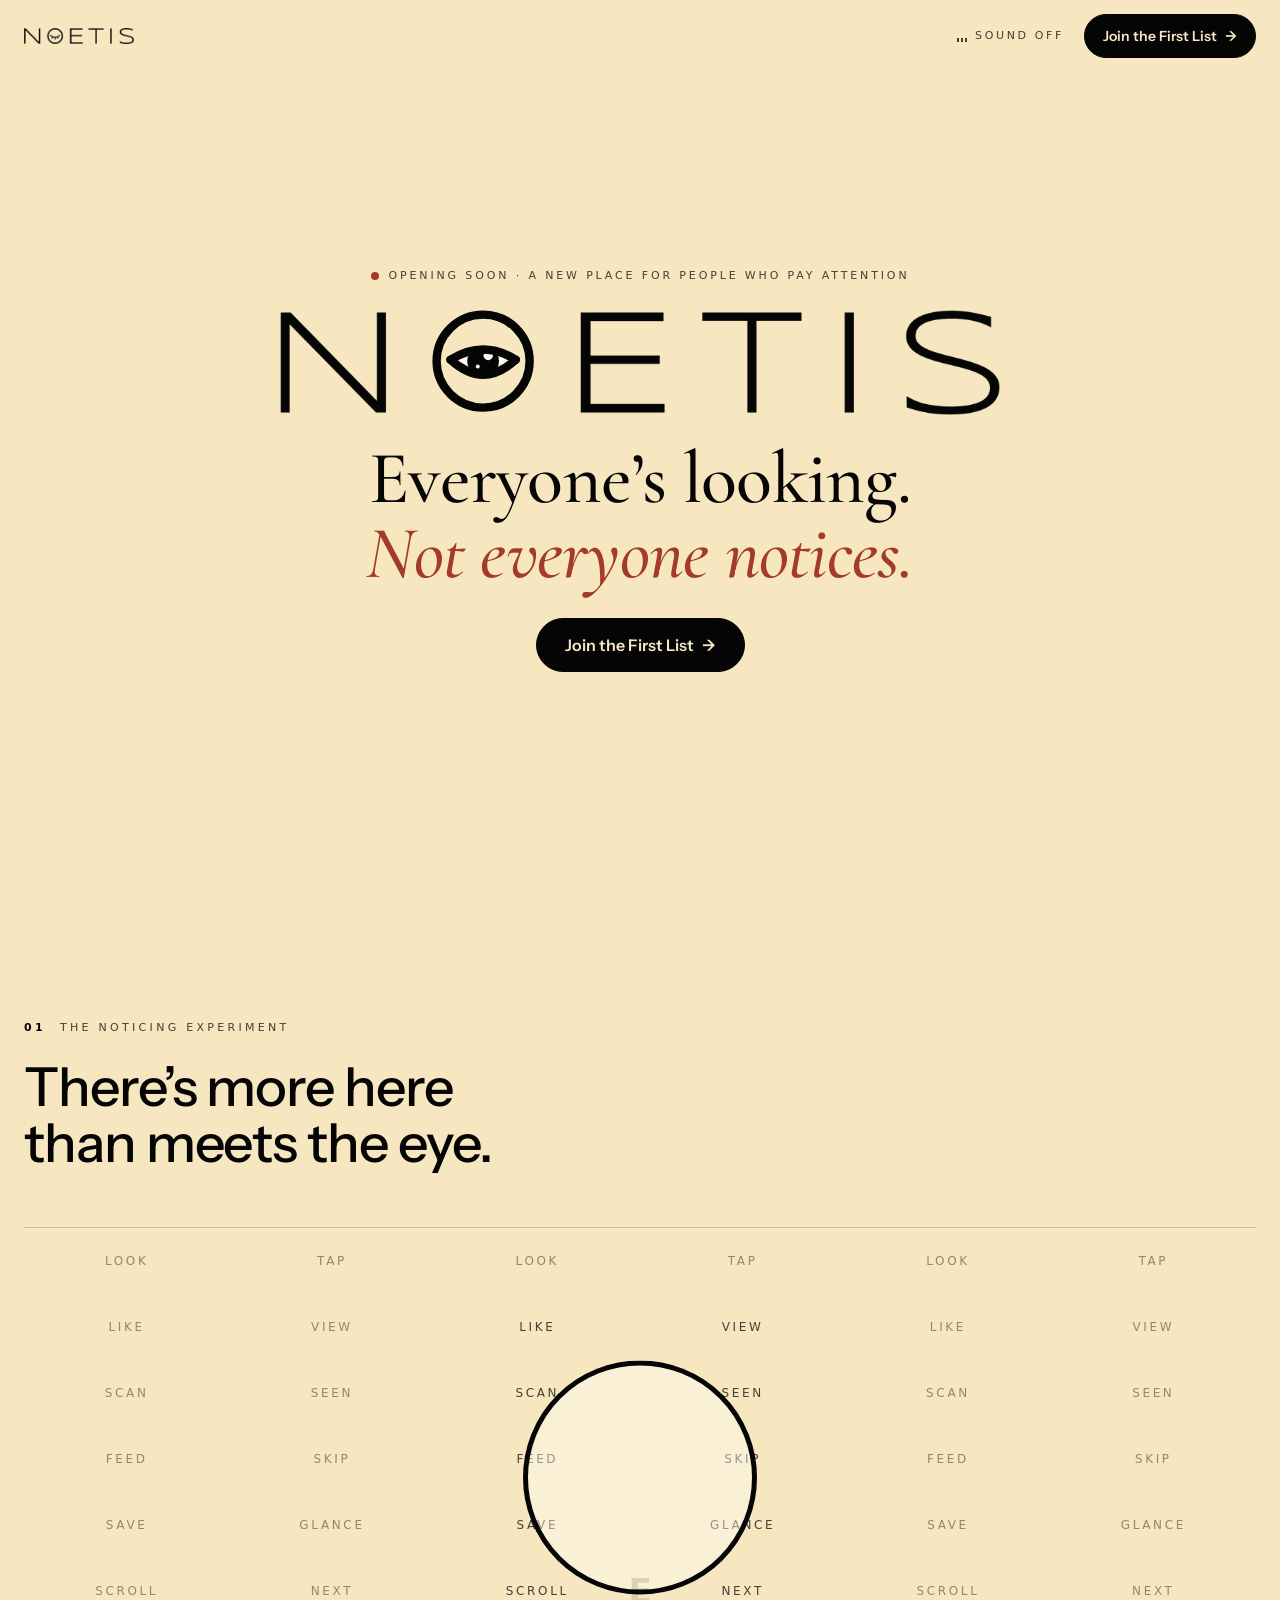
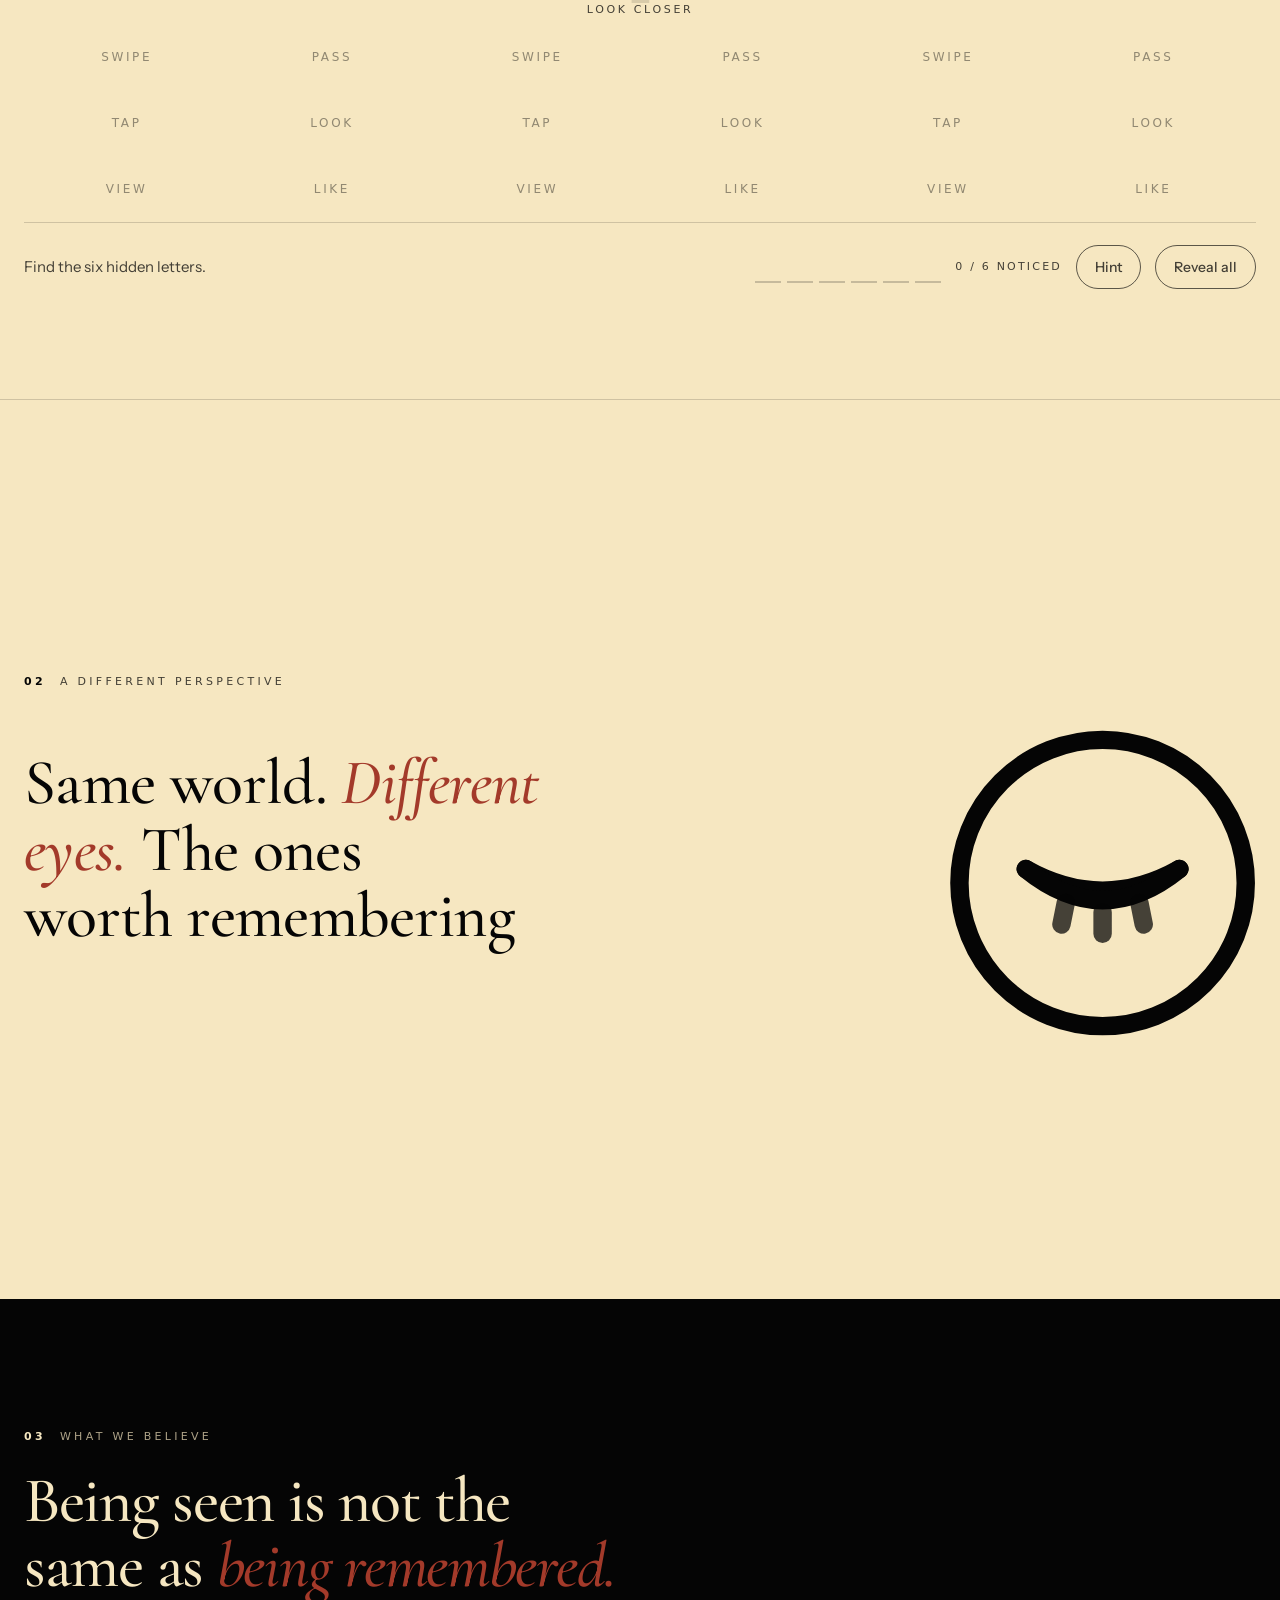
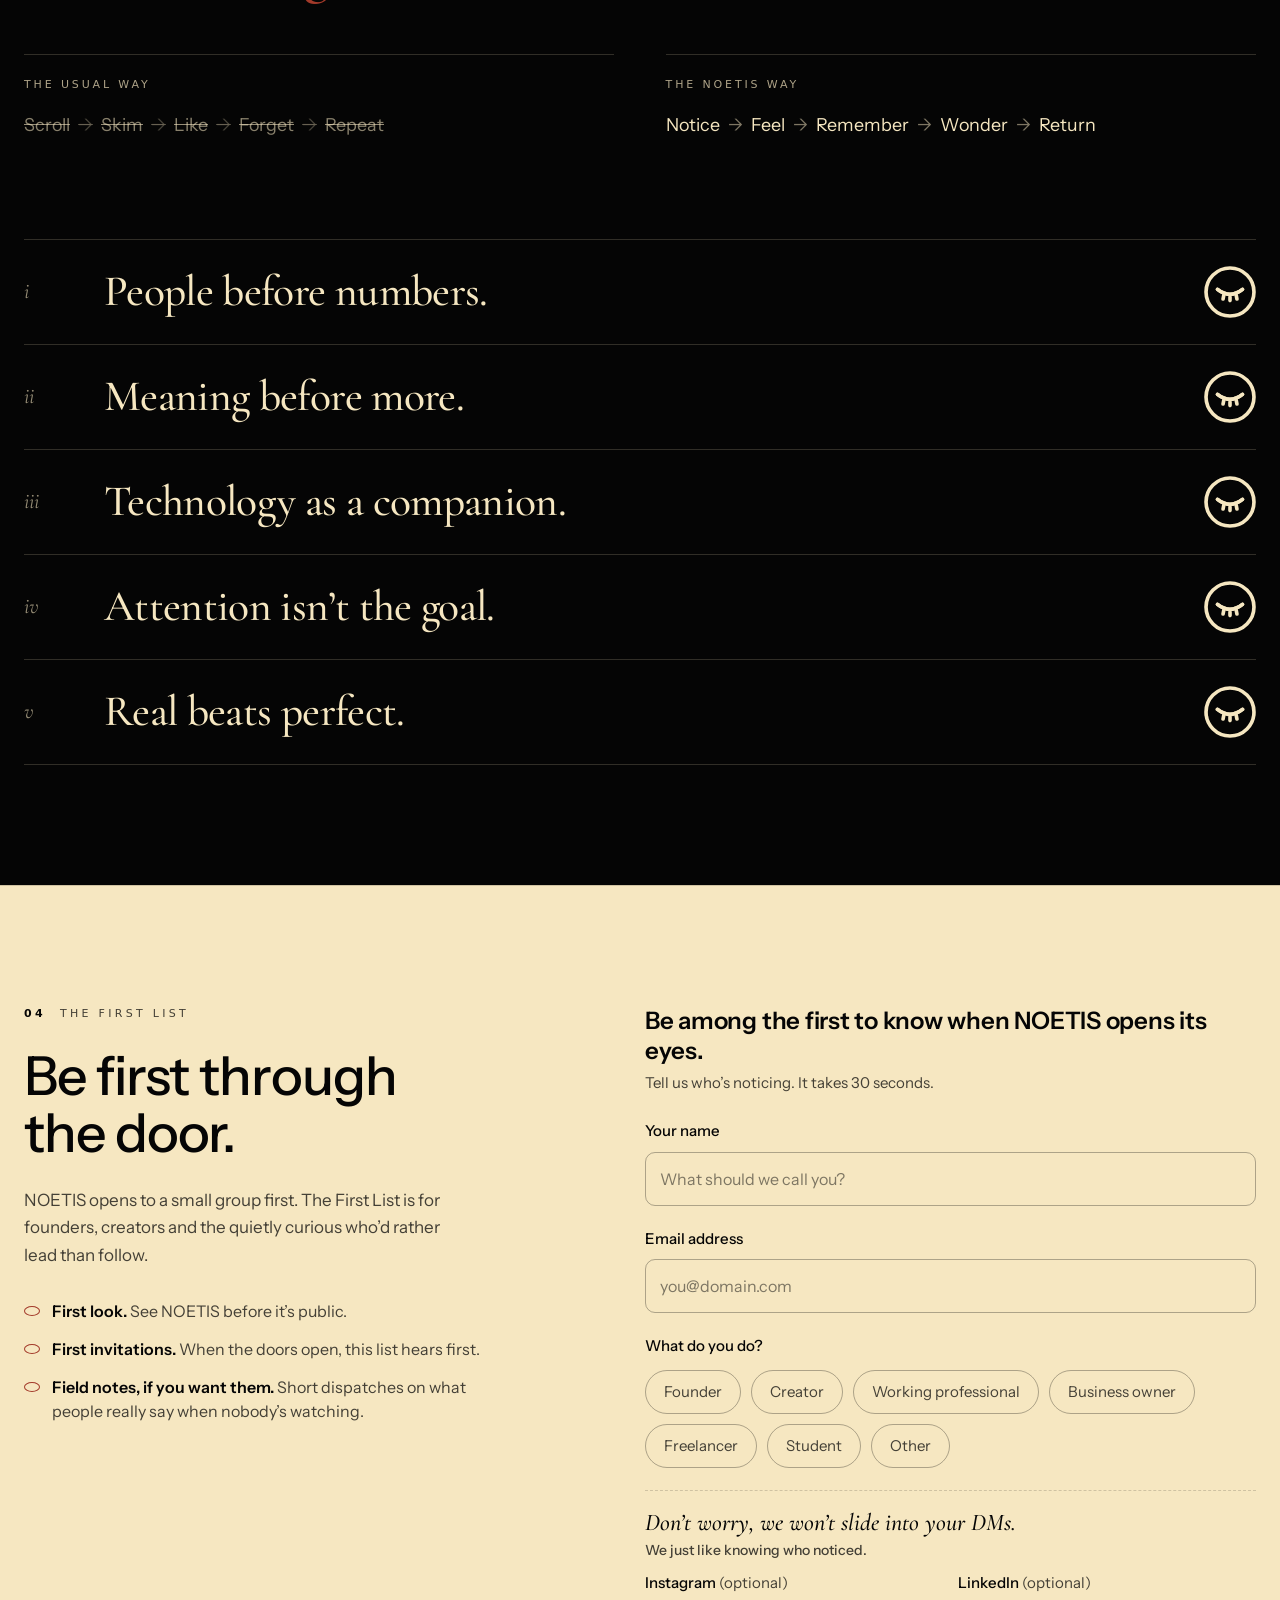
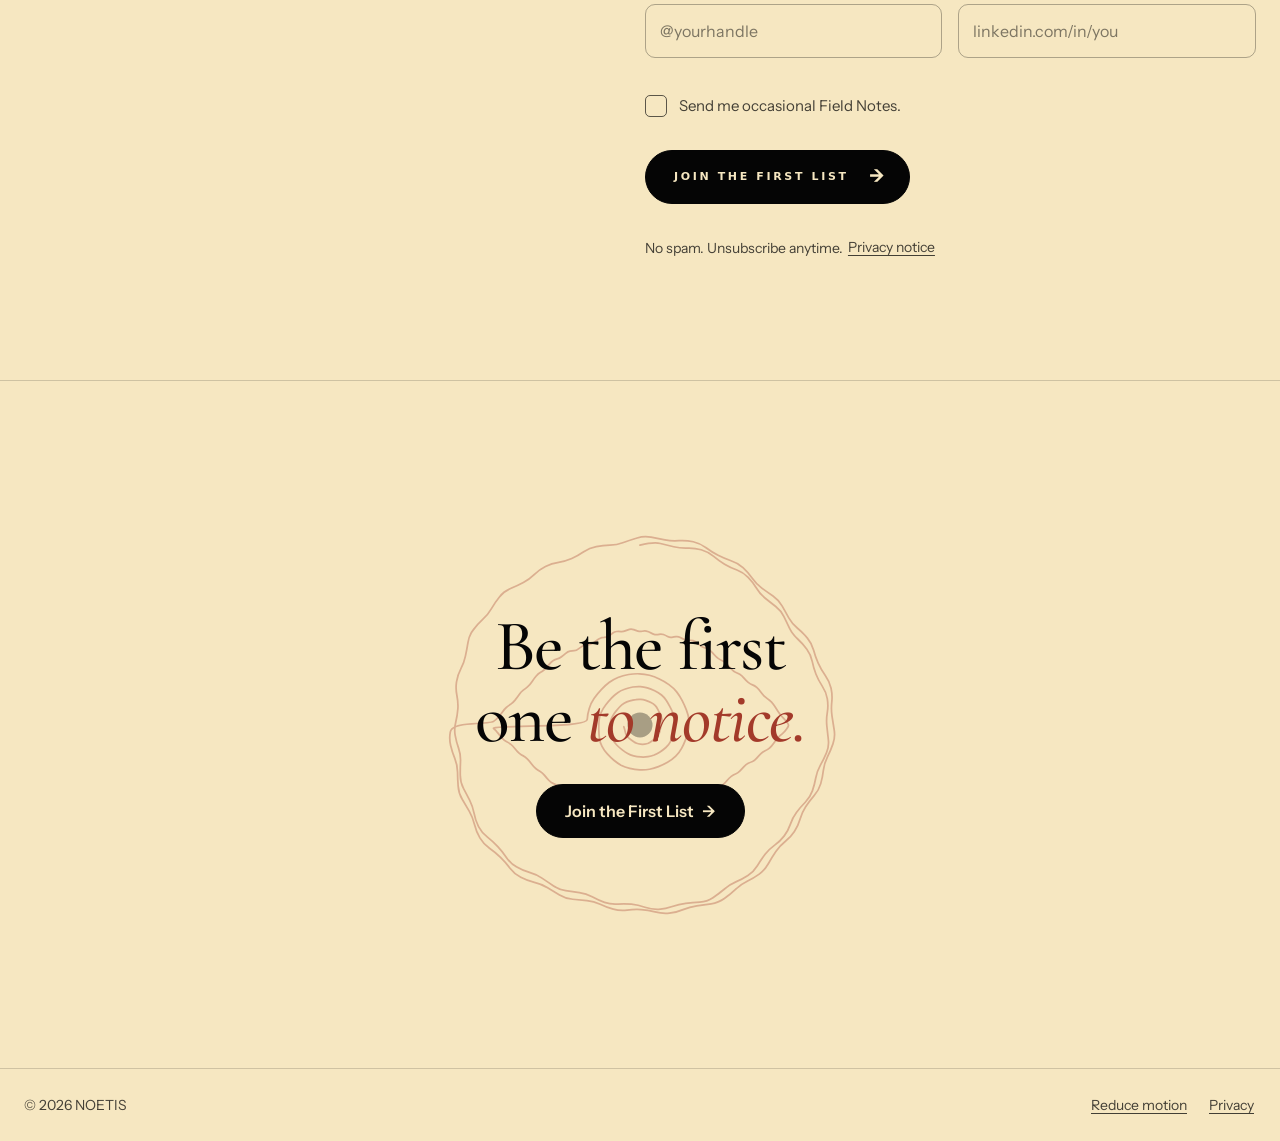
==== commit a145fb9c: "Use noetis.in for canonical, share links and social image Co-Authored-By: Claude Opus 5.5 <noreply@a" ====
--- a/index.html
+++ b/index.html
@@ -12,14 +12,16 @@
 <meta property="og:site_name" content="NOETIS">
 <meta property="og:title" content="NOETIS · Everyone’s looking. Not everyone notices.">
 <meta property="og:description" content="A new place for people who pay attention. Be among the first to know when NOETIS opens its eyes.">
-<meta property="og:image" content="og.png">
+<link rel="canonical" href="https://noetis.in/">
+<meta property="og:url" content="https://noetis.in/">
+<meta property="og:image" content="https://noetis.in/og.png">
 <meta property="og:image:width" content="1200">
 <meta property="og:image:height" content="630">
 <meta property="og:image:alt" content="A flat black cartoon eye on butter yellow.">
 <meta name="twitter:card" content="summary_large_image">
 <meta name="twitter:title" content="NOETIS · Everyone’s looking. Not everyone notices.">
 <meta name="twitter:description" content="A new place for people who pay attention.">
-<meta name="twitter:image" content="og.png">
+<meta name="twitter:image" content="https://noetis.in/og.png">
 <link rel="preconnect" href="https://fonts.googleapis.com">
 <link rel="preconnect" href="https://fonts.gstatic.com" crossorigin>
 <link rel="stylesheet" href="https://fonts.googleapis.com/css2?family=Instrument+Sans:wght@400;500;600&family=Cormorant+Garamond:ital,wght@0,500;1,500&family=JetBrains+Mono:wght@500&family=Syncopate:wght@400;700&display=swap">
@@ -637,7 +639,7 @@
     SIGNUP_MODE: "supabase",  // "json" | "formspree" | "supabase"
     ANSWERS_ENDPOINT: "https://bvrqomgxijnjblieddrz.supabase.co/rest/v1/first_list_answers", // optional: where step 2 answers go (defaults to SIGNUP_ENDPOINT, except supabase)
     SUPABASE_ANON_KEY: "sb_publishable_ZxobYACLK3qDxJ8FkMRo8A_OyTc4hwB", // public anon key only, never a service key
-    SITE_URL: "",             // e.g. https://noetis.example, used for canonical + share links
+    SITE_URL: "https://noetis.in",             // e.g. https://noetis.example, used for canonical + share links
     CONTROLLER_NAME: "",      // legal name responsible for the data
     CONTACT_EMAIL: "",        // privacy contact
     TIMEOUT_MS: 12000
@@ -1586,7 +1588,7 @@
     pc.appendChild(document.createTextNode("Your details are controlled by " + (CFG.CONTROLLER_NAME || "NOETIS") + "."));
     if(CFG.CONTACT_EMAIL){ pc.appendChild(document.createTextNode(" Questions or deletion requests: ")); var ml = document.createElement("a"); ml.href = "mailto:"+CFG.CONTACT_EMAIL; ml.textContent = CFG.CONTACT_EMAIL; pc.appendChild(ml); pc.appendChild(document.createTextNode(".")); }
   }
-  if(CFG.SITE_URL){
+  if(CFG.SITE_URL && !document.querySelector('link[rel="canonical"]')){
     var can = document.createElement("link"); can.rel = "canonical"; can.href = CFG.SITE_URL; document.head.appendChild(can);
   }
   var dlg = $("privacy");
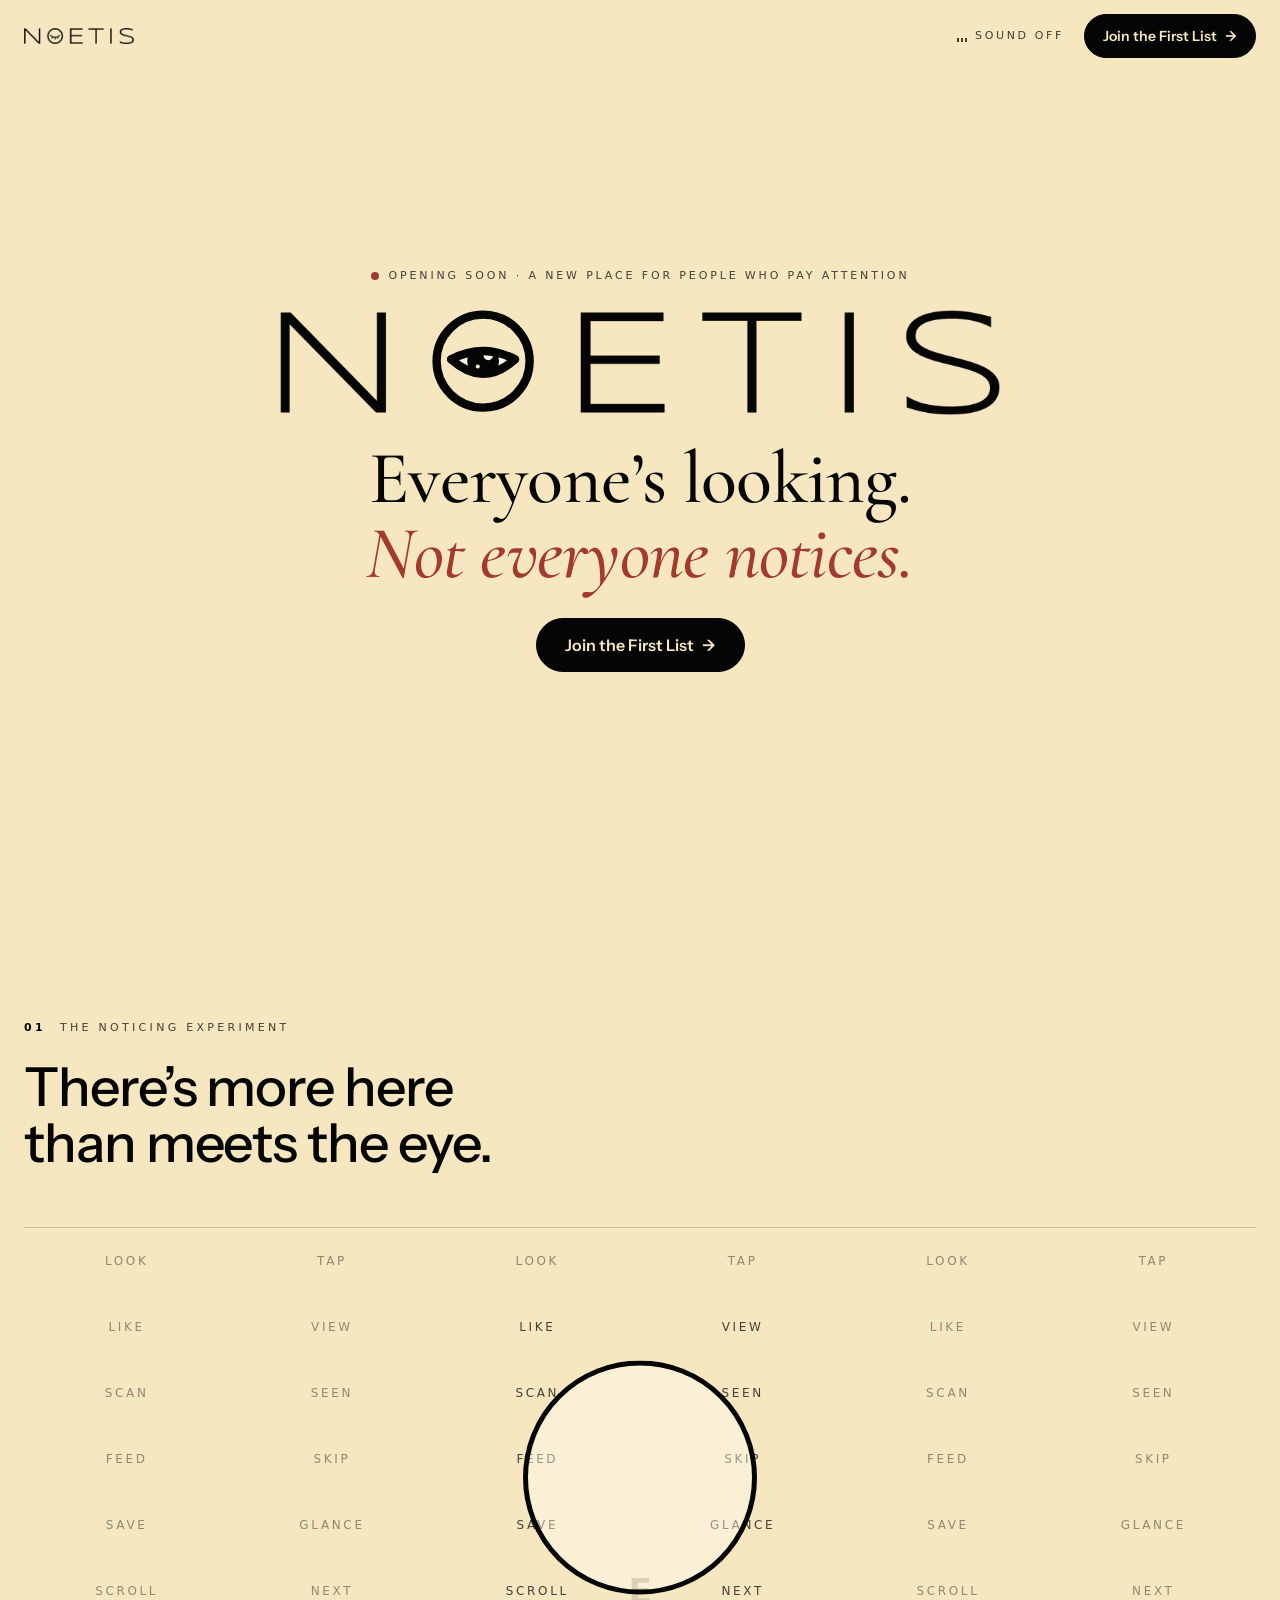
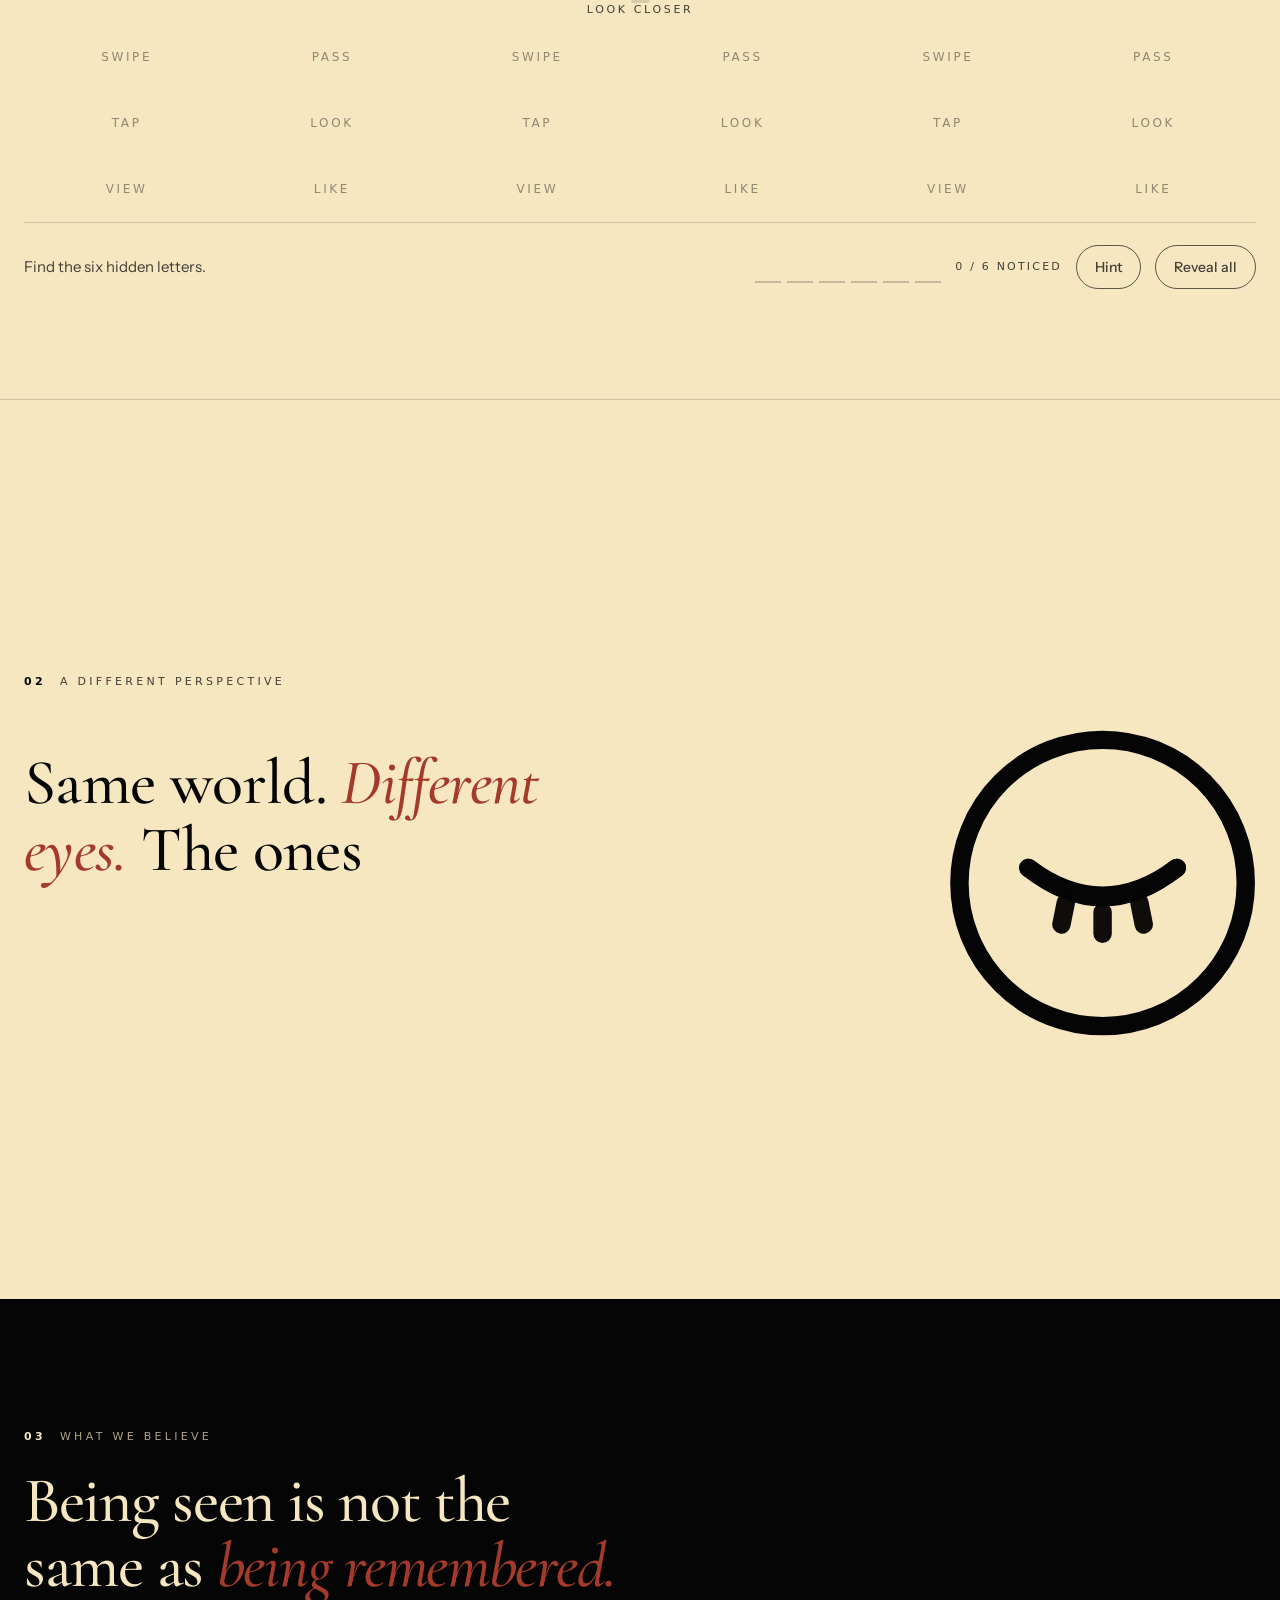
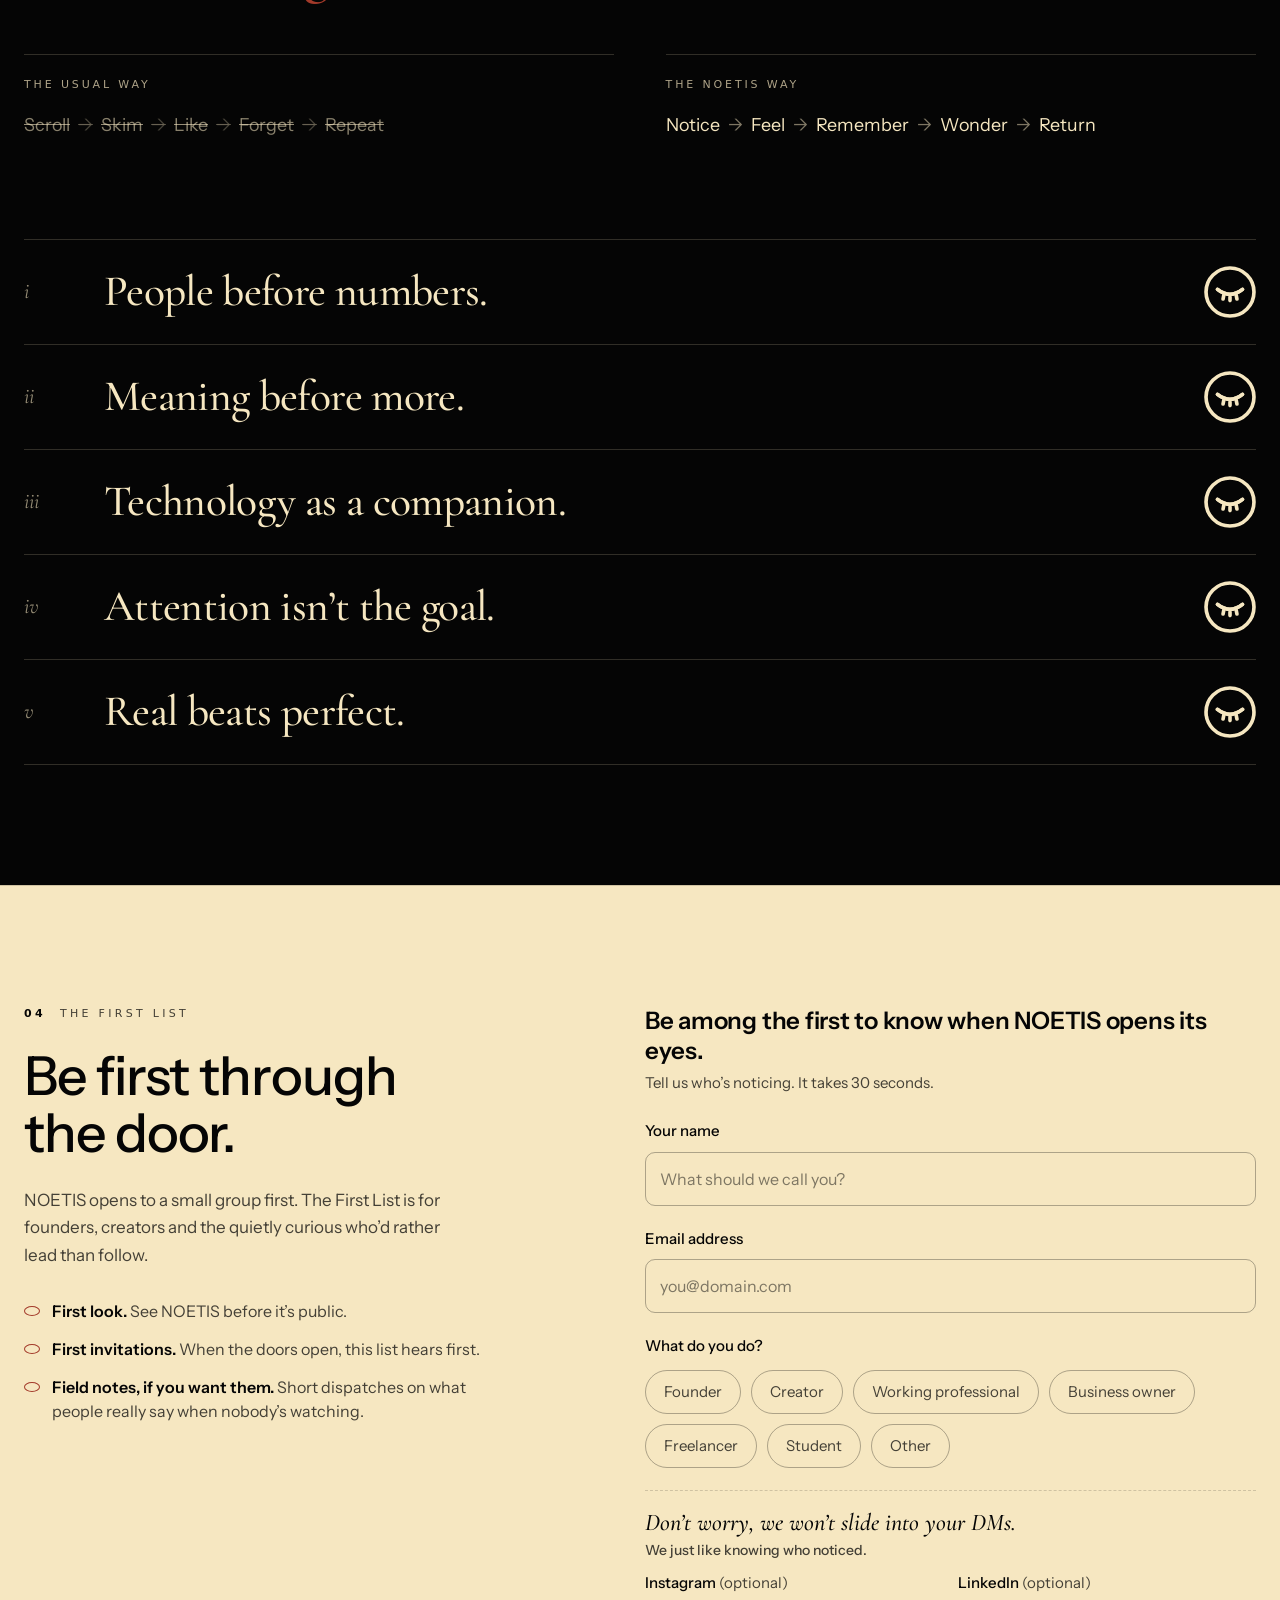
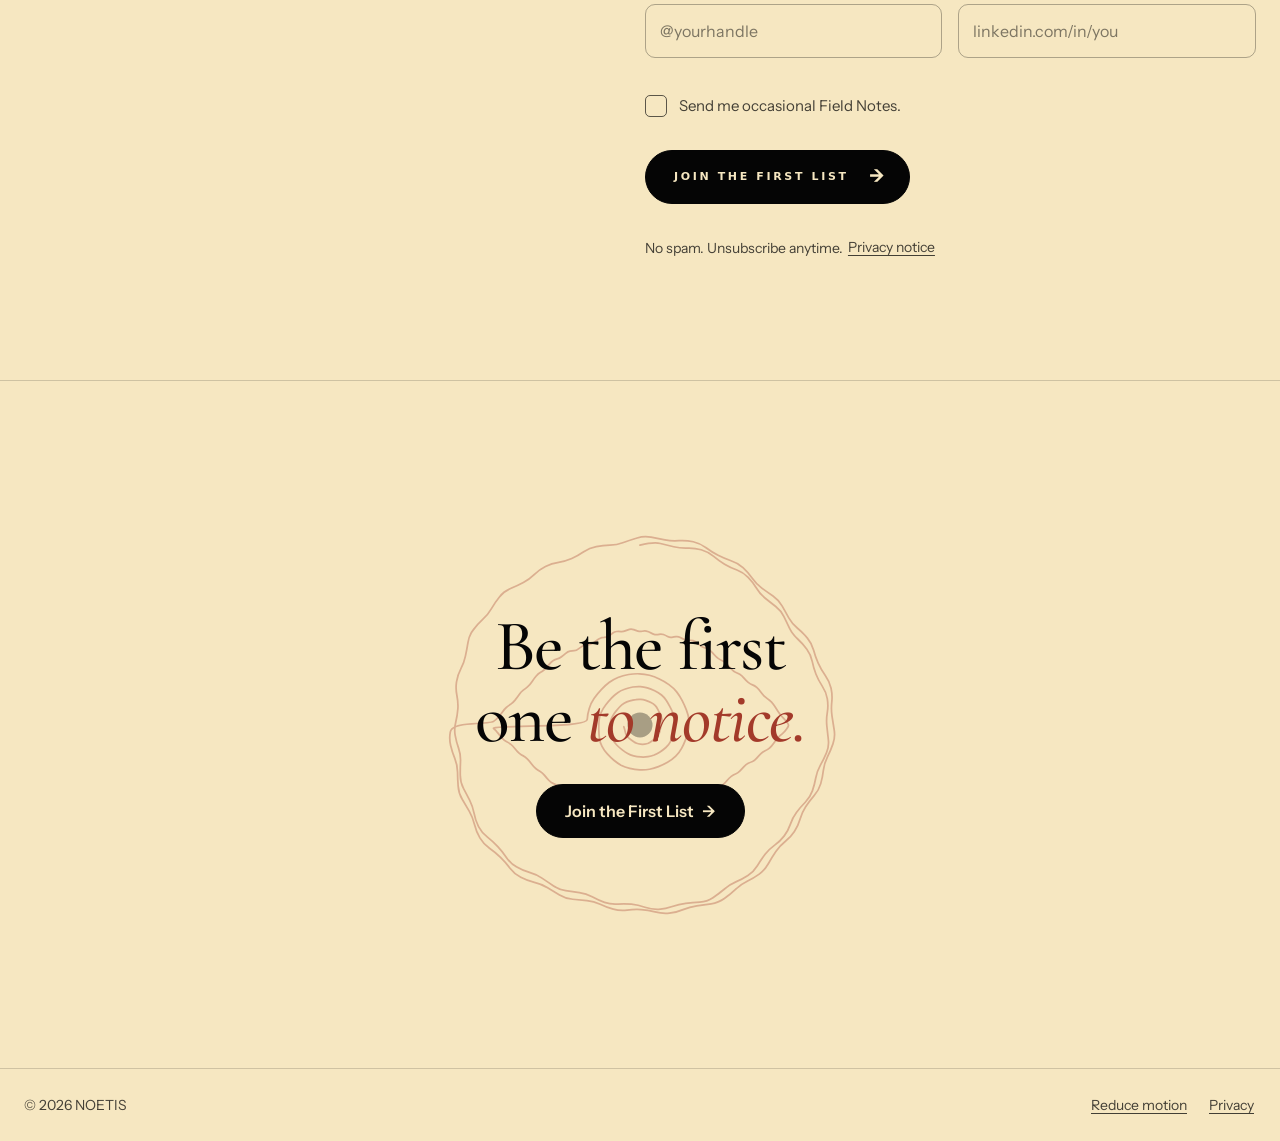
==== commit a12a4827: "Reject mistyped emails like gmail.com) on the First List form The old check let stray brackets and c" ====
--- a/index.html
+++ b/index.html
@@ -1379,7 +1379,7 @@
   /* ======================================================================
      04 The First List: real submission or an honest failure
      ====================================================================== */
-  var EMAIL_RE = /^[^\s@]+@[^\s@]+\.[^\s@]{2,}$/;
+  var EMAIL_RE = /^[A-Za-z0-9.!#$%&'*+\/=?^_`{|}~-]+@[A-Za-z0-9](?:[A-Za-z0-9-]*[A-Za-z0-9])?(?:\.[A-Za-z0-9](?:[A-Za-z0-9-]*[A-Za-z0-9])?)*\.[A-Za-z]{2,}$/;
   function fnv(s){ var h = 2166136261; for(var i=0;i<s.length;i++){ h ^= s.charCodeAt(i); h = Math.imul(h, 16777619); } return (h>>>0).toString(36).toUpperCase(); }
   function submitSignup(payload, endpoint){
     var url = endpoint || CFG.SIGNUP_ENDPOINT, mode = CFG.SIGNUP_MODE;
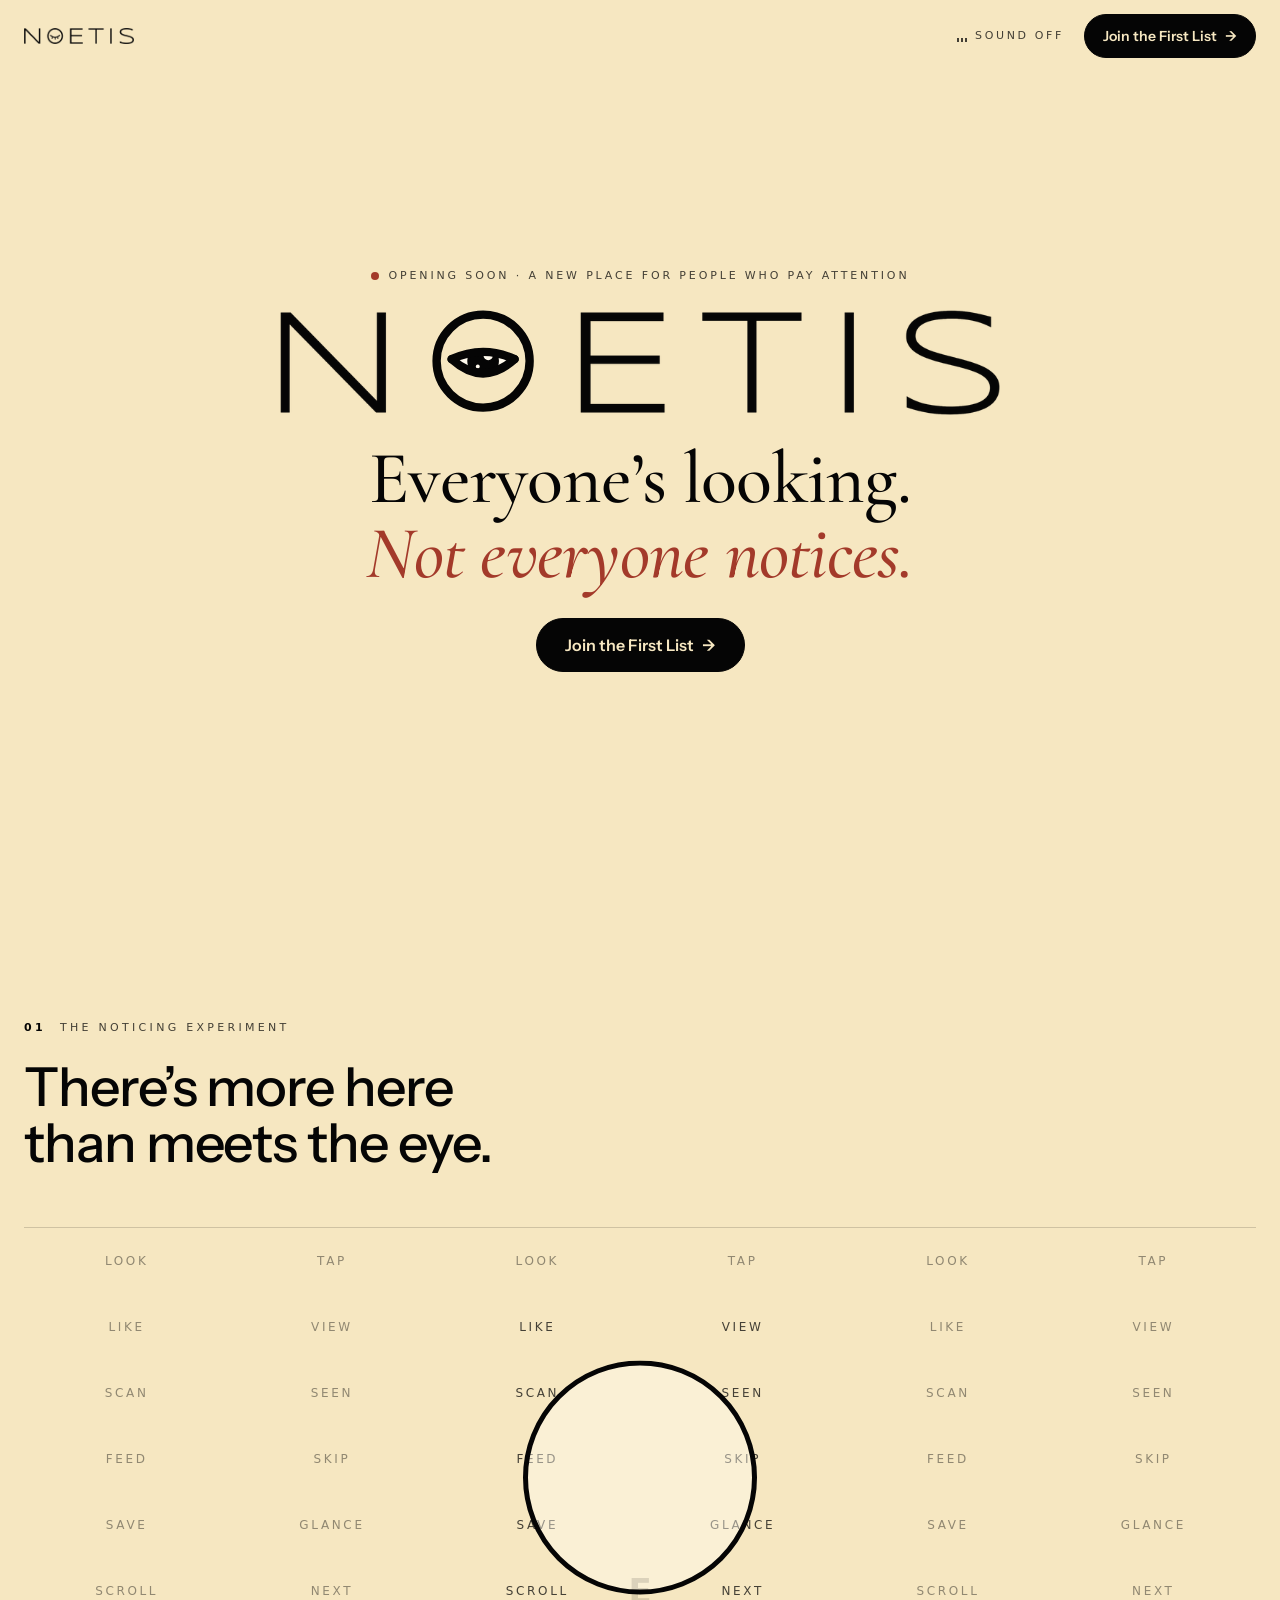
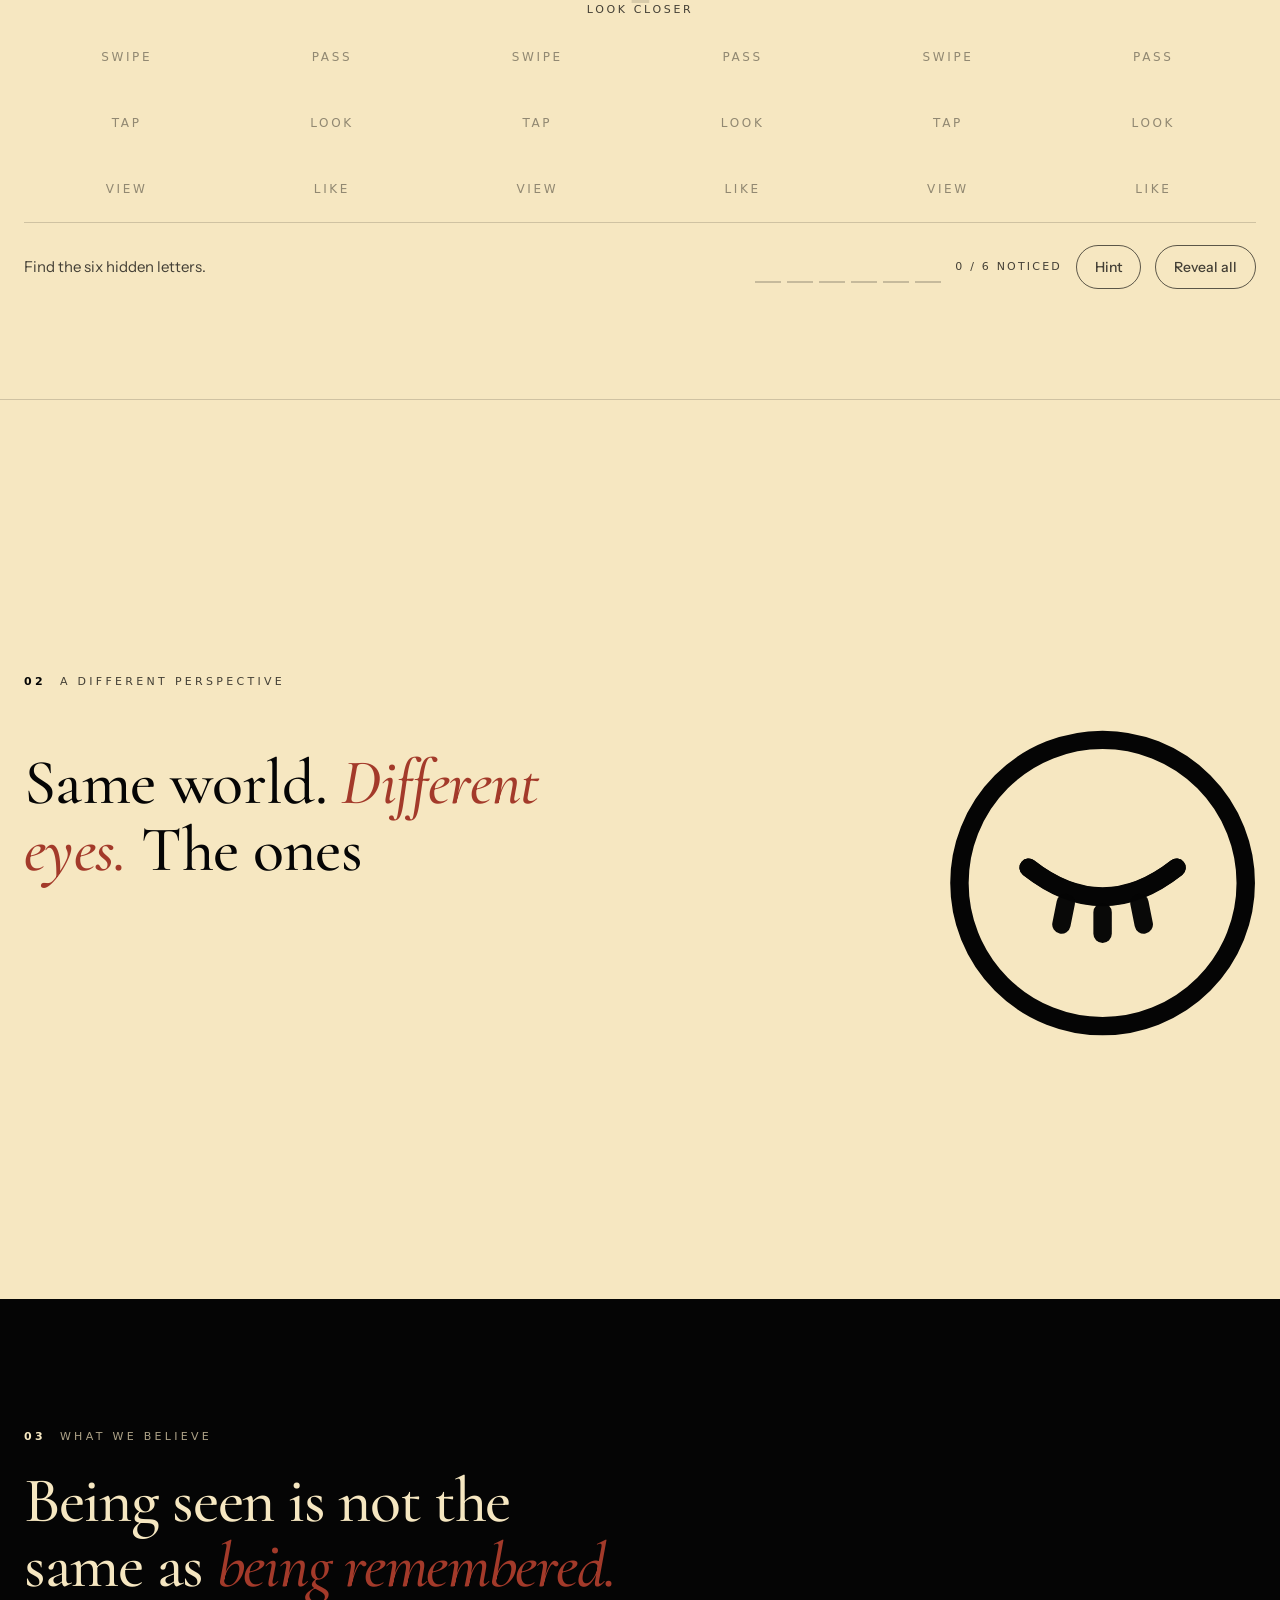
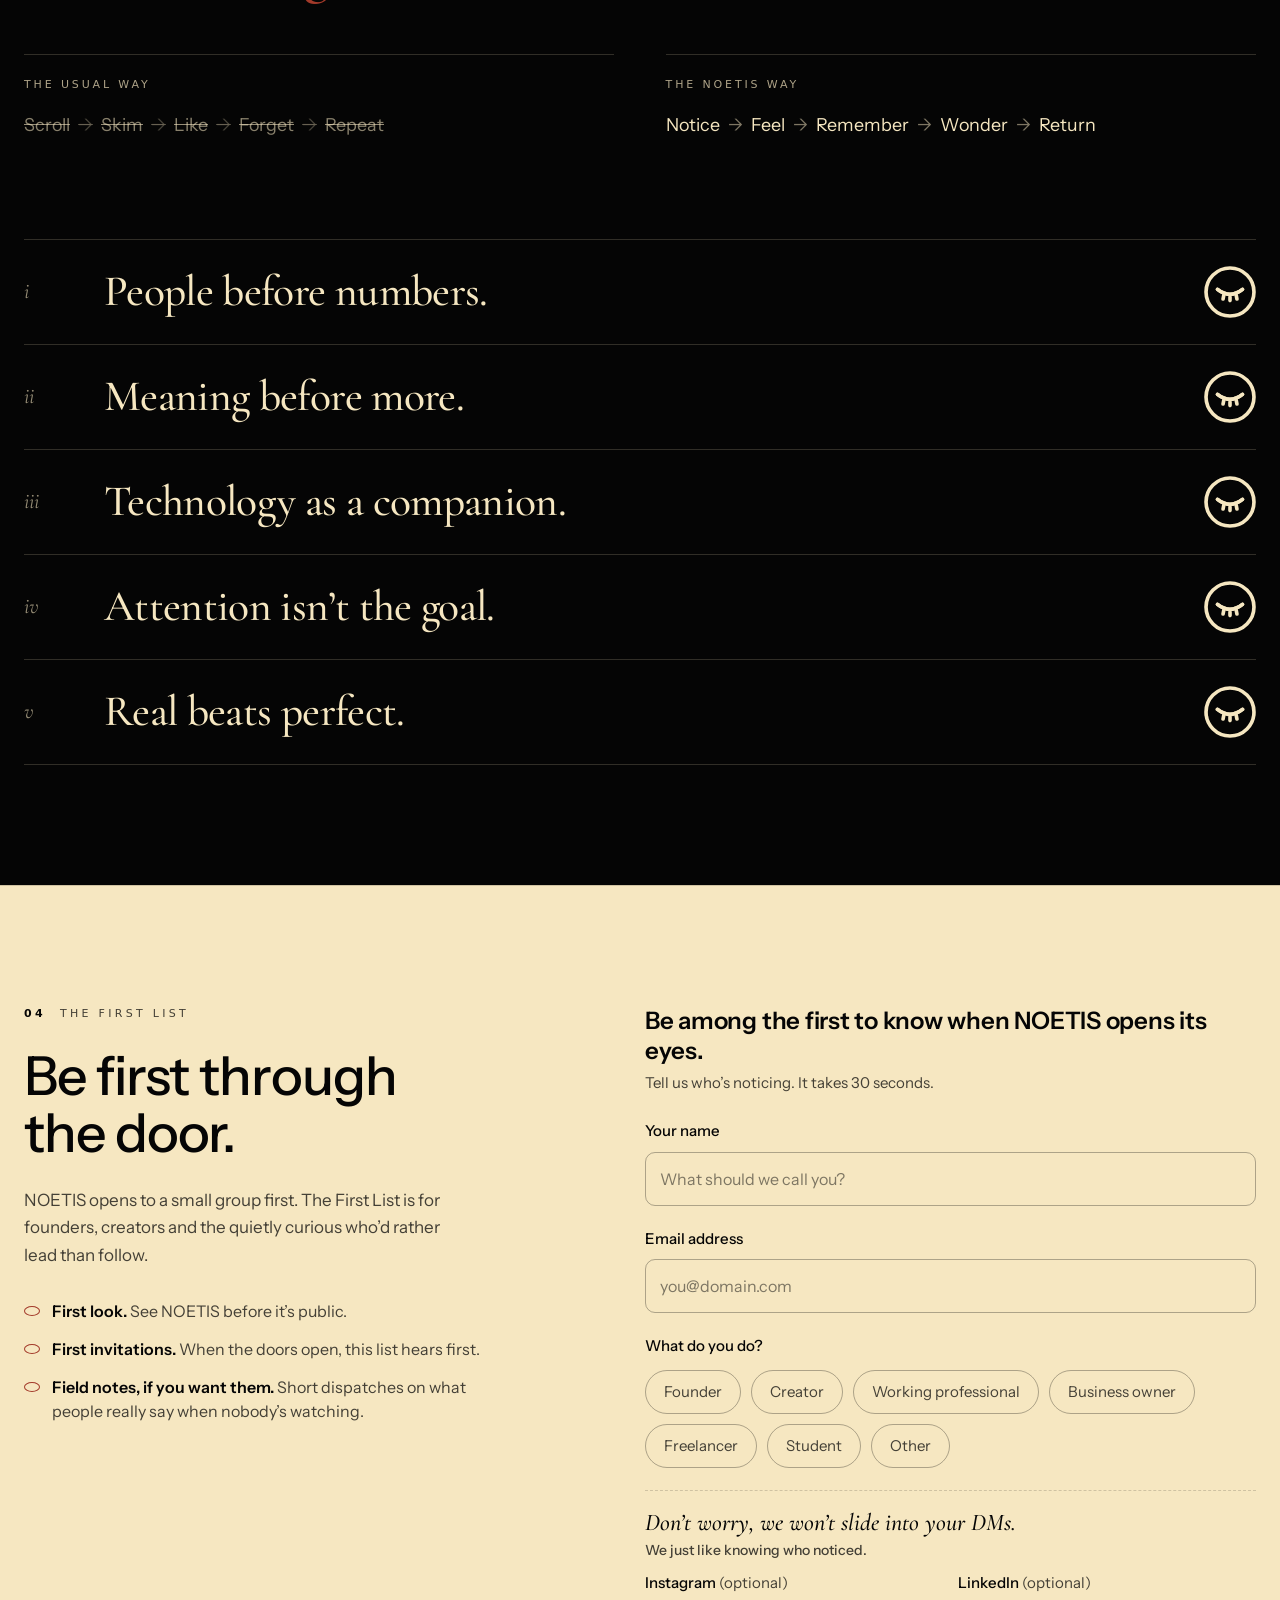
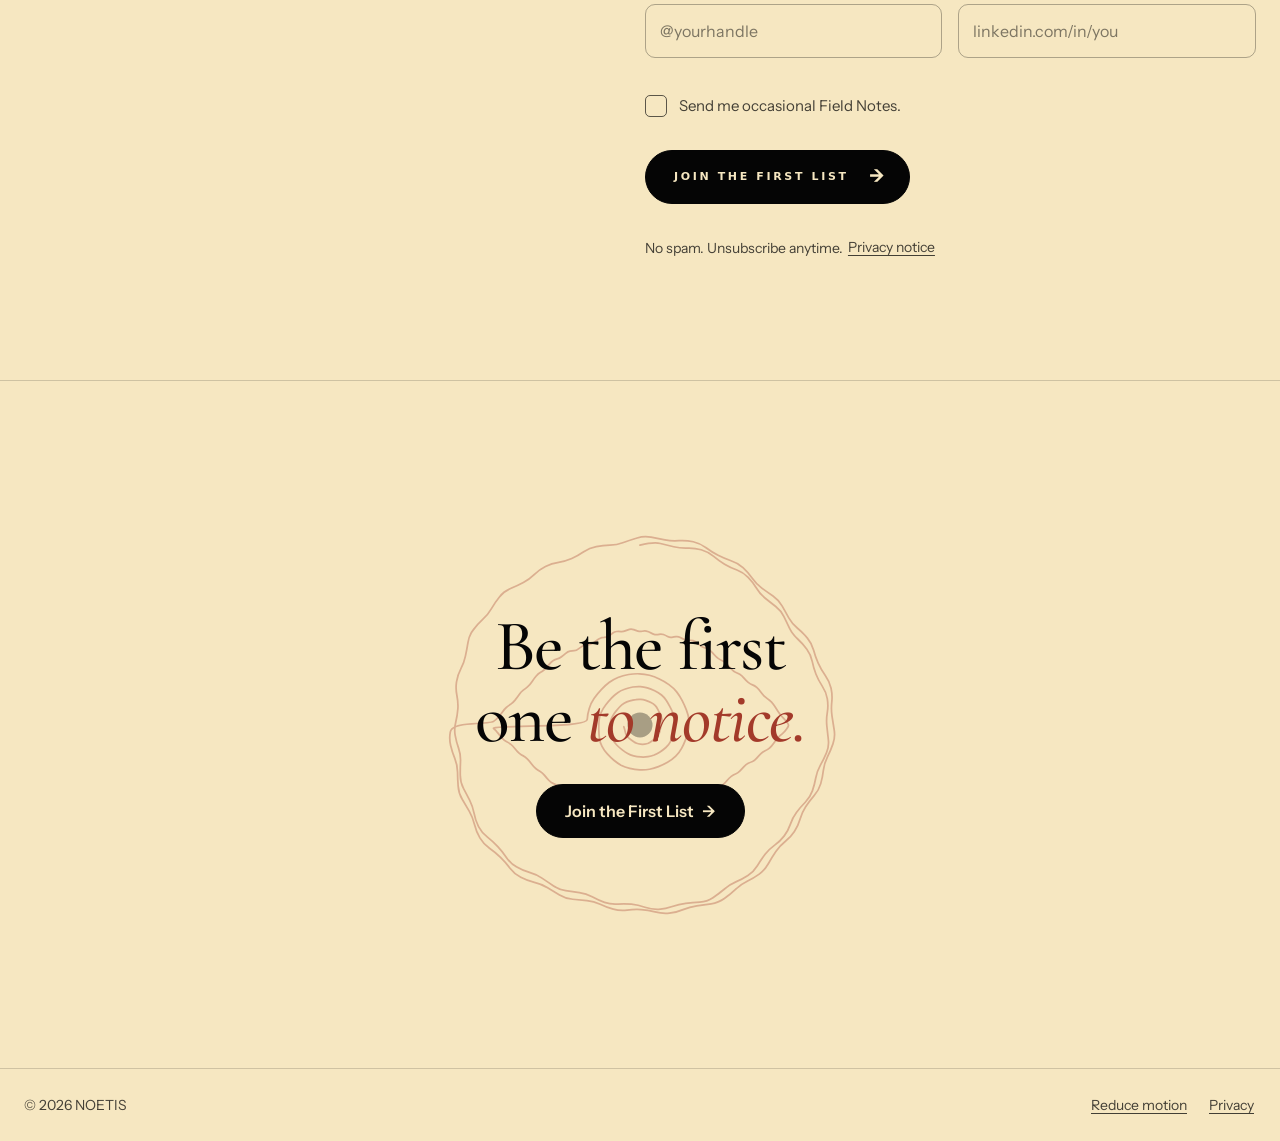
==== commit ad82759f: "Turn on Vercel Web Analytics for visitor counts Co-Authored-By: Claude Opus 5.5 <noreply@anthropic.c" ====
--- a/index.html
+++ b/index.html
@@ -373,6 +373,8 @@
 .calm *,.calm *::before,.calm *::after{animation:none!important;transition-duration:.001s!important}
 .calm .t-stamp{opacity:1}
 </style>
+<script>window.va = window.va || function () { (window.vaq = window.vaq || []).push(arguments); };</script>
+<script defer src="/_vercel/insights/script.js"></script>
 </head>
 <body>
 <a class="skip-link" href="#experiment" id="skipLink">Skip to content</a>
